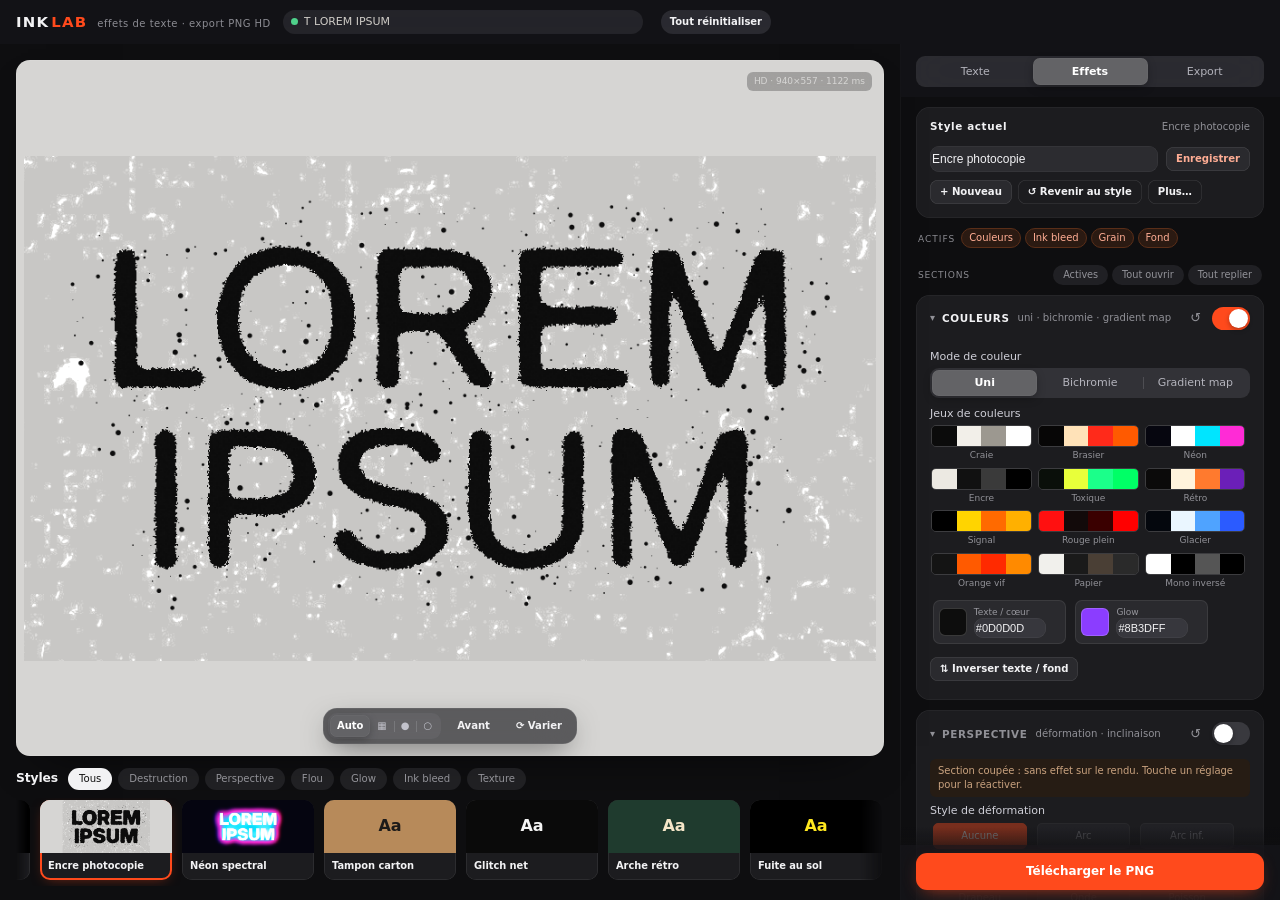
==== app.html @ 89cb8cd3 "Landing page : appli web intégrée, styles, téléchargements Photoshop (.ccx) et PowerPoint ; appli dé" ====
<!DOCTYPE html>
<html lang="fr">
<head>
<meta charset="utf-8" />
<meta name="viewport" content="width=device-width, initial-scale=1, viewport-fit=cover" />
<meta name="theme-color" content="#0e0e10" />
<title>Ink Lab</title>
<link rel="icon" href="icon.png" />
<link rel="preconnect" href="https://fonts.googleapis.com" />
<link rel="preconnect" href="https://fonts.gstatic.com" crossorigin />
<style>
:root {
  --bg: #121214;
  --panel: #1a1a1d;
  --panel2: #222226;
  --line: #2d2d32;
  --line2: #3a3a40;
  --text: #ebe8e2;
  --mute: #8c8a86;
  --acc: #ff4a1c;
  --acc2: #ffad94;
  --ok: #4fd18b;
  --err: #ff5d5d;
}

html, body {
  margin: 0; padding: 0; height: 100%;
  background-color: var(--bg); color: var(--text);
  font-family: -apple-system, "Segoe UI", "Helvetica Neue", Arial, sans-serif;
  font-size: 12px;
}
#app { display: flex; flex-direction: column; height: 100%; }

/* ---------- En-tête ---------- */
#top {
  display: flex; align-items: center;
  padding: 10px 12px 9px;
  border-bottom: 1px solid var(--line);
}
.brand { display: flex; align-items: baseline; margin-right: 10px; }
.logo { font-size: 16px; font-weight: 900; letter-spacing: 2px; color: var(--text); }
.logoAcc { color: var(--acc); margin-left: 2px; }
.ver { font-size: 9px; color: var(--mute); margin-left: 5px; }
.srcChip {
  flex: 1; display: flex; align-items: center; min-width: 0;
  padding: 4px 8px; border-radius: 12px;
  background-color: var(--panel2); border: 1px solid var(--line);
}
.srcDot { width: 7px; height: 7px; border-radius: 4px; background-color: #555; margin-right: 6px; flex-shrink: 0; }
.srcDot.on { background-color: var(--ok); }
.srcDot.warn { background-color: #e7b23a; }
.srcName { font-size: 11px; color: #cfccc6; overflow: hidden; white-space: nowrap; text-overflow: ellipsis; }
.iconBtn {
  width: 26px; height: 26px; margin-left: 8px; border-radius: 13px;
  display: flex; align-items: center; justify-content: center;
  background-color: var(--panel2); border: 1px solid var(--line); color: var(--text);
  font-size: 14px; cursor: pointer;
}
.iconBtn:hover { border-color: var(--acc); color: var(--acc); }

/* ---------- Aperçu ---------- */
#pvWrap { padding: 10px 10px 6px; border-bottom: 1px solid var(--line); }
#pvBox {
  position: relative; height: 230px; border-radius: 10px; overflow: hidden;
  background-color: #0b0b0c; border: 1px solid var(--line);
  display: flex; align-items: center; justify-content: center;
}
#pvImg { display: none; pointer-events: none; }
#pvEmpty { position: absolute; left: 0; right: 0; top: 0; bottom: 0; display: flex; flex-direction: column; align-items: center; justify-content: center; }
.emptyBig { font-size: 54px; font-weight: 900; color: #2a2a2e; }
#pvEmptyMsg { color: var(--mute); font-size: 11px; text-align: center; padding: 0 20px; }
#pvBadge {
  position: absolute; left: 8px; top: 8px; display: none;
  padding: 2px 7px; border-radius: 4px; font-size: 9px; font-weight: 700; letter-spacing: 1px;
  background-color: var(--acc); color: #fff;
}
#pvMs { position: absolute; right: 8px; bottom: 6px; font-size: 9px; color: rgba(255,255,255,0.45); }
.pvBar { display: flex; align-items: center; margin-top: 7px; }
.pvBar .seg { margin-right: 6px; }
.pvBar .btn { margin-right: 6px; }

/* ---------- Zone défilante ---------- */
#scroll { flex: 1; overflow-y: scroll; padding-top: 2px; }
.endSpace { height: 20px; }

.sec { margin: 8px 10px; background-color: var(--panel); border: 1px solid var(--line); border-radius: 10px; }
.secHead { display: flex; align-items: center; padding: 10px 10px; cursor: pointer; }
.secHead:hover .secTitle { color: #fff; }
.chev { width: 12px; color: var(--mute); font-size: 10px; }
.secNum { font-size: 9px; font-weight: 700; color: var(--acc); margin-right: 7px; letter-spacing: 1px; }
.secTitle { font-weight: 800; letter-spacing: 1px; font-size: 11px; color: var(--text); }
.secSub { flex: 1; color: var(--mute); margin-left: 8px; font-size: 10px; overflow: hidden; white-space: nowrap; text-overflow: ellipsis; }
.secReset { color: var(--mute); font-size: 13px; padding: 0 3px; }
.secReset:hover { color: var(--acc); }
.secBody { padding: 0 12px 12px; }
.sec.closed .secBody { display: none; }

/* ---------- Lignes de paramètres ---------- */
.row { padding-top: 7px; }
.rowTop { display: flex; align-items: center; justify-content: space-between; }
.lbl { color: #cfccc6; font-size: 11px; }
.lbl:hover { color: #fff; }
.val {
  width: 52px; height: 20px; font-size: 11px; text-align: right;
  color: var(--acc2); background-color: transparent; border: 1px solid transparent; border-radius: 4px;
}
.val:focus { border-color: var(--line2); background-color: #0f0f11; }
sp-slider { display: block; width: 100%; margin-top: -2px; }
.hint { color: var(--mute); font-size: 10px; margin-top: 2px; }

.quick { display: flex; flex-wrap: wrap; margin-top: 2px; }
.qBtn {
  padding: 2px 6px; margin: 0 4px 4px 0; border-radius: 4px; font-size: 10px;
  color: var(--mute); background-color: var(--panel2); border: 1px solid var(--line); cursor: pointer;
}
.qBtn:hover { color: var(--text); border-color: var(--line2); }
.qBtn.on { color: #fff; border-color: var(--acc); }

/* ---------- Segments ---------- */
.seg { display: flex; border: 1px solid var(--line); border-radius: 6px; overflow: hidden; margin-top: 4px; }
.seg.mini { margin-top: 0; }
.segBtn {
  flex: 1; text-align: center; padding: 5px 6px; font-size: 11px;
  color: var(--mute); background-color: var(--panel2); cursor: pointer;
  border-right: 1px solid var(--line);
}
.segBtn:last-child { border-right: none; }
.seg.mini .segBtn { padding: 4px 7px; font-size: 10px; }
.segBtn:hover { color: var(--text); }
.segBtn.on { background-color: var(--acc); color: #fff; }

/* ---------- Boutons ---------- */
.btnRow { display: flex; flex-wrap: wrap; align-items: center; margin-top: 7px; }
.btn {
  padding: 7px 12px; border-radius: 6px; cursor: pointer; text-align: center;
  background-color: var(--panel2); color: var(--text); border: 1px solid var(--line2);
  font-size: 11px; font-weight: 600;
}
.btn:hover { border-color: #5a5a62; }
.btn.mini { padding: 4px 8px; font-size: 10px; margin: 0 5px 5px 0; }
.btn.ghost { background-color: transparent; }
.btn.accent { border-color: var(--acc); color: var(--acc2); }
.btn.danger { color: #ff8b8b; }
.btn.danger.armed { background-color: var(--err); color: #fff; border-color: var(--err); }
.btn.primary { background-color: var(--acc); border-color: var(--acc); color: #fff; font-weight: 800; letter-spacing: 0.5px; }
.btn.primary:hover { background-color: #ff6338; }
.btn.disabled { opacity: 0.45; }

/* ---------- Templates ---------- */
.filterRow { display: flex; flex-wrap: wrap; margin-bottom: 6px; }
.fBtn {
  padding: 3px 8px; margin: 0 4px 4px 0; border-radius: 10px; font-size: 10px; cursor: pointer;
  color: var(--mute); border: 1px solid var(--line);
}
.fBtn:hover { color: var(--text); }
.fBtn.on { color: #fff; background-color: var(--acc); border-color: var(--acc); }
#tplGrid { display: flex; flex-wrap: wrap; margin: 0 -3px; }
.tpl {
  width: 46%; margin: 3px 1.5%; border-radius: 8px; overflow: hidden; cursor: pointer;
  border: 1px solid var(--line); background-color: var(--panel2);
}
.tpl:hover { border-color: #55555c; }
.tpl.on { border-color: var(--acc); }
.tplThumb { position: relative; height: 62px; overflow: hidden; }
.tplFallback { height: 62px; display: flex; align-items: center; justify-content: center; font-size: 24px; font-weight: 900; }
.tplImg { position: absolute; left: 0; top: 0; width: 100%; height: 62px; display: none; }
.tplMeta { display: flex; align-items: center; padding: 5px 7px; }
.tplName { flex: 1; font-size: 11px; font-weight: 700; color: var(--text); overflow: hidden; white-space: nowrap; text-overflow: ellipsis; }
.tplTag { font-size: 9px; color: var(--mute); margin-left: 4px; }
.tpl.on .tplTag { color: var(--acc2); }
.tplEdit { margin-top: 10px; padding-top: 8px; border-top: 1px solid var(--line); }
.txt {
  width: 100%; height: 26px; margin-top: 4px; font-size: 12px;
  color: var(--text); background-color: #0f0f11; border: 1px solid var(--line2); border-radius: 5px;
}
.badge { font-size: 9px; padding: 1px 6px; border-radius: 8px; background-color: #3b2a14; color: #ffc46b; display: none; }
.badge.on { display: block; }

/* ---------- Couleurs ---------- */
.palWrap { display: flex; flex-wrap: wrap; margin: 4px -2px 4px; }
.palItem { width: 31%; margin: 0 1% 6px; cursor: pointer; }
.pal { display: flex; height: 22px; border-radius: 5px; overflow: hidden; border: 1px solid var(--line2); }
.palItem:hover .pal { border-color: var(--acc); }
.palSw { flex: 1; }
.palName { font-size: 9px; color: var(--mute); margin-top: 2px; text-align: center; }
.swWrap { display: flex; flex-wrap: wrap; margin: 4px -2px 0; }
.sw {
  width: 41%; margin: 0 1.5% 6px; display: flex; align-items: center;
  background-color: var(--panel2); border: 1px solid var(--line); border-radius: 7px; padding: 5px;
}
.swColor { width: 28px; height: 28px; border-radius: 6px; border: 1px solid rgba(255,255,255,0.18); cursor: pointer; flex-shrink: 0; }
.swColor:hover { border-color: #fff; }
.swMeta { margin-left: 7px; flex: 1; min-width: 0; }
.swLbl { font-size: 9px; color: var(--mute); }
.hex {
  width: 72px; height: 20px; font-size: 11px; color: var(--text);
  background-color: transparent; border: 1px solid transparent; border-radius: 4px;
}
.hex:focus { border-color: var(--line2); background-color: #0f0f11; }

/* ---------- Sortie ---------- */
.ckRow { display: flex; align-items: center; margin-top: 6px; }
.ckRow sp-checkbox { font-size: 11px; }
.note { color: var(--mute); font-size: 10px; margin-top: 6px; line-height: 14px; }

/* ---------- Pied ---------- */
#bottom { border-top: 1px solid var(--line); padding: 8px 10px 10px; background-color: var(--bg); }
#bottom .btnRow { margin-top: 6px; flex-wrap: nowrap; }
#bottom .btn { flex: 1; }
#bottom .btn.ghost { flex: 0 0 auto; margin-right: 8px; }
#status { font-size: 10px; color: var(--mute); min-height: 13px; overflow: hidden; white-space: nowrap; text-overflow: ellipsis; }
#status.ok { color: var(--ok); }
#status.err { color: var(--err); }
#status.busy { color: #ffc46b; }

/* ===================== v2 ===================== */
/* Bandeau objet dynamique */
#ctxBanner { display: none; margin: 8px 10px 0; padding: 8px 10px; border-radius: 8px; background-color: #2a1a12; border: 1px solid #5a2e18; }
#ctxBanner.on { display: block; }
#ctxBanner.edit { background-color: #12241b; border-color: #23573b; }
.bnTxt { font-size: 11px; color: #f2d8c8; line-height: 15px; }
#ctxBanner.edit .bnTxt { color: #c9f0da; }
#ctxBanner .btnRow { margin-top: 6px; }

/* Aperçu */
#pvHint { position: absolute; left: 8px; bottom: 6px; font-size: 9px; color: rgba(255,255,255,0.55); display: none; }
#pvBox.drag { cursor: ew-resize; }

/* Grille de styles (perspective) */
.styleGrid { display: flex; flex-wrap: wrap; margin: 4px -2px 2px; }
.stBtn {
  width: 29%; margin: 0 1.5% 5px; padding: 5px 0; text-align: center; font-size: 10px; border-radius: 5px; cursor: pointer;
  color: var(--mute); background-color: var(--panel2); border: 1px solid var(--line);
}
.stBtn:hover { color: var(--text); border-color: var(--line2); }
.stBtn.on { color: #fff; background-color: var(--acc); border-color: var(--acc); }

/* Textures */
.texTarget { margin-top: 2px; }
.texCats { display: flex; flex-wrap: wrap; margin: 8px 0 4px; }
.texGrid { display: flex; flex-wrap: wrap; margin: 0 -2px; max-height: 260px; overflow-y: scroll; }
.texItem { width: 29%; margin: 0 1.5% 6px; cursor: pointer; border-radius: 6px; overflow: hidden; border: 1px solid var(--line); background-color: var(--panel2); }
.texItem:hover { border-color: #55555c; }
.texItem.on { border-color: var(--acc); }
.texImg { width: 100%; height: 52px; display: block; }
.texNone { height: 52px; display: flex; align-items: center; justify-content: center; color: var(--mute); font-size: 18px; }
.texName { font-size: 9px; color: #cfccc6; padding: 3px 4px; overflow: hidden; white-space: nowrap; text-overflow: ellipsis; }
.texItem.on .texName { color: var(--acc2); }
.texInfo { font-size: 10px; color: var(--mute); margin-top: 4px; }
#texParams .row:first-child { padding-top: 4px; }

/* ===================== v2.1 : interrupteurs, groupes, résumé ===================== */
.tg { width: 30px; height: 17px; border-radius: 9px; background-color: #3a3a40; position: relative; margin-left: 8px; cursor: pointer; flex-shrink: 0; }
.tg .kn { position: absolute; left: 2px; top: 2px; width: 13px; height: 13px; border-radius: 7px; background-color: #9a9894; }
.tg.on { background-color: var(--acc); }
.tg.on .kn { left: 15px; background-color: #fff; }
.sec.off .secTitle { color: var(--mute); }
.sec.off .secNum { color: #6b6a68; }
.sec.off .secBody .row, .sec.off .secBody .grp, .sec.off .secBody .styleGrid, .sec.off .secBody .palWrap,
.sec.off .secBody .swWrap, .sec.off .secBody .texGrid, .sec.off .secBody .texCats, .sec.off .secBody .sw { opacity: 0.4; }
.offNote { display: none; font-size: 10px; color: #c9a27f; background-color: #261c14; border-radius: 6px; padding: 5px 8px; margin: 2px 0 6px; }
.sec.off .offNote { display: block; }
.grp { font-size: 9px; font-weight: 800; letter-spacing: 1.2px; text-transform: uppercase; color: var(--acc2);
  margin: 12px 0 0; padding-top: 8px; border-top: 1px solid var(--line); }
.secBody > .grp:first-child, .offNote + .grp { border-top: none; padding-top: 0; margin-top: 4px; }
.chipsRow { display: flex; align-items: center; margin-top: 7px; min-height: 20px; }
.chipsLbl { font-size: 9px; color: var(--mute); letter-spacing: 1px; text-transform: uppercase; margin-right: 6px; flex-shrink: 0; }
#fxChips { display: flex; flex-wrap: wrap; flex: 1; }
.chip { font-size: 10px; padding: 2px 7px; margin: 0 4px 3px 0; border-radius: 9px; cursor: pointer;
  color: var(--acc2); background-color: #2b1a12; border: 1px solid #5a2e18; }
.chip:hover { color: #fff; border-color: var(--acc); }
.chipNone { font-size: 10px; color: var(--mute); }
.foldBar { display: flex; align-items: center; margin: 10px 10px 0; }
.foldLbl { font-size: 9px; color: var(--mute); letter-spacing: 1px; text-transform: uppercase; flex: 1; }
.foldBar .fBtn { margin: 0 0 0 4px; }
.sw.solo { width: 96%; margin: 2px 0 4px; }

/* Grille de templates compacte (3 colonnes) */
#tplGrid .tpl { width: 29.5%; margin: 3px 1.5%; }
#tplGrid .tplThumb, #tplGrid .tplFallback, #tplGrid .tplImg { height: 40px; }
#tplGrid .tplFallback { font-size: 16px; }
#tplGrid .tplMeta { padding: 4px 5px; }
#tplGrid .tplName { font-size: 10px; }

/* Bouton « Tout réinitialiser » (en-tête) */
.hdrBtn { margin-left: 8px; padding: 5px 9px; border-radius: 13px; font-size: 10px; font-weight: 700; white-space: nowrap; cursor: pointer;
  color: var(--text); background-color: var(--panel2); border: 1px solid var(--line2); flex-shrink: 0; }
.hdrBtn:hover { border-color: var(--acc); color: var(--acc2); }
.hdrBtn.undo { background-color: var(--acc); border-color: var(--acc); color: #fff; }
.brand .ver { display: none; }

/* Gradient map & journal */
.gradBar { display: flex; height: 10px; border-radius: 5px; overflow: hidden; margin: 2px 0 8px; border: 1px solid var(--line2); }
.gbSeg { flex: 1; }
.opLog { max-height: 150px; overflow-y: scroll; background-color: #0f0f11; border: 1px solid var(--line); border-radius: 6px; padding: 5px 7px; margin-top: 4px; }
.logLine { font-size: 10px; color: #a9a6a1; line-height: 14px; }
.logLine.err { color: var(--err); }

/* ===== Ajustements navigateur (page web + PowerPoint) ===== */
:root { color-scheme: dark; }
html, body { font-family: "Inter", -apple-system, "Segoe UI", "Helvetica Neue", Arial, sans-serif; font-size: 12.5px; -webkit-font-smoothing: antialiased; }
* { box-sizing: border-box; }
.btn, .segBtn, .fBtn, .qBtn, .stBtn, .tpl, .texItem, .palItem, .secHead, .iconBtn, .hdrBtn, .chip, .swColor { user-select: none; -webkit-user-select: none; cursor: pointer; }
#pvImg { image-rendering: auto; }

/* Curseurs natifs */
input.rng { -webkit-appearance: none; appearance: none; display: block; width: 100%; height: 22px; margin: 0; background: transparent; cursor: pointer; }
input.rng:focus { outline: none; }
input.rng::-webkit-slider-runnable-track { height: 3px; border-radius: 2px; background-color: var(--line2); }
input.rng::-moz-range-track { height: 3px; border-radius: 2px; background-color: var(--line2); }
input.rng::-moz-range-progress { height: 3px; border-radius: 2px; background-color: var(--acc); }
input.rng::-webkit-slider-thumb { -webkit-appearance: none; width: 14px; height: 14px; margin-top: -5.5px; border-radius: 50%; background-color: #f4f1ec; border: 2px solid var(--acc); box-shadow: 0 1px 3px rgba(0,0,0,.5); }
input.rng::-moz-range-thumb { width: 11px; height: 11px; border-radius: 50%; background-color: #f4f1ec; border: 2px solid var(--acc); }
input.rng:hover::-webkit-slider-thumb { transform: scale(1.12); }

/* Cases à cocher */
label.ck { display: flex; align-items: center; gap: 8px; font-size: 11.5px; color: var(--text); cursor: pointer; }
label.ck input { -webkit-appearance: none; appearance: none; width: 15px; height: 15px; margin: 0; border-radius: 4px; border: 1px solid var(--line2); background-color: var(--panel2); display: grid; place-content: center; cursor: pointer; flex: 0 0 auto; }
label.ck input:checked { background-color: var(--acc); border-color: var(--acc); }
label.ck input:checked::after { content: ""; width: 7px; height: 4px; border-left: 2px solid #fff; border-bottom: 2px solid #fff; transform: translateY(-1px) rotate(-45deg); }

/* Champs */
.sel { width: 100%; margin-top: 4px; padding: 6px 8px; border-radius: 6px; border: 1px solid var(--line2); background-color: #0f0f11; color: var(--text); font: inherit; font-size: 12px; }
.sel:focus, .txt:focus { outline: none; border-color: var(--acc); }
textarea.txt.area { width: 100%; resize: vertical; min-height: 64px; font-size: 15px; font-weight: 700; line-height: 1.25; padding: 8px 10px; font-family: inherit; }
#tx-sys { margin-top: 6px; }
.twoCol { display: grid; grid-template-columns: 1fr 1fr; gap: 10px; }
#fontWarn { color: #ffc46b; margin-top: 5px; }

/* ===== Mise en page page web ===== */
body.web { height: auto; min-height: 100%; }
body.web #app { height: 100vh; height: 100dvh; display: grid; grid-template-columns: minmax(0, 1fr) 400px; grid-template-rows: auto minmax(0, 1fr) auto; }
body.web #top { grid-column: 1 / 3; padding-left: max(16px, env(safe-area-inset-left, 0px)); padding-right: max(16px, env(safe-area-inset-right, 0px)); }
body.web #ctxBanner { display: none !important; }
body.web #pvWrap { grid-column: 1; grid-row: 2 / 4; display: flex; flex-direction: column; min-height: 0; padding: 16px; border-bottom: 0; border-right: 1px solid var(--line); }
body.web #pvBox { flex: 1; height: auto !important; min-height: 260px; border-radius: 14px; }
body.web #scroll { grid-column: 2; grid-row: 2; min-height: 0; overflow-y: auto; }
body.web #bottom { grid-column: 2; grid-row: 3; }
body.web .sec { margin: 10px 0; }
body.web #scroll { padding-left: 16px; padding-right: max(16px, env(safe-area-inset-right, 0px)); }
body.web #bottom { padding-left: 16px; padding-right: max(16px, env(safe-area-inset-right, 0px)); }
body.web #pvWrap { padding-left: max(16px, env(safe-area-inset-left, 0px)); }
.webTag { font-size: 10px; color: var(--mute); margin-left: 10px; letter-spacing: .5px; }
#textSlot .sec { border-color: #3a2a24; }

@media (max-width: 860px) {
  body.web #app { display: flex; flex-direction: column; height: auto; min-height: 100vh; }
  body.web #pvWrap { position: sticky; top: env(safe-area-inset-top, 0px); z-index: 5; background-color: var(--bg); padding: 10px 16px 8px; border-right: 0; border-bottom: 1px solid var(--line); }
  body.web #pvBox { flex: none; min-height: 150px; }
  body.web #scroll { overflow: visible; padding-left: max(16px, env(safe-area-inset-left, 0px)); padding-right: max(16px, env(safe-area-inset-right, 0px)); }
  body.web #bottom { position: sticky; bottom: 0; z-index: 5; padding-left: max(16px, env(safe-area-inset-left, 0px)); padding-bottom: max(10px, env(safe-area-inset-bottom, 0px)); }
  body.web .sec { margin: 10px 0; }
  .webTag { display: none; }
}

/* ===== Volet PowerPoint ===== */

body.ppt #top { padding-left: 10px; padding-right: 10px; }
.btn.busy { opacity: .6; pointer-events: none; }

/* =====================================================================
   INK LAB — finition « fluide » (principes Apple, version web)
   Réponse immédiate à l'appui · ressorts amortis · matériaux translucides
   typographie système à tracking variable · accessibilité du mouvement
   ===================================================================== */
:root {
  /* ressort critique (amortissement 1.0, réponse 0.35 s) : réglages, ouvertures */
  --spring: linear(0, 0.067, 0.205, 0.358, 0.499, 0.619, 0.715, 0.79, 0.848, 0.89, 0.921, 0.944, 0.96, 0.972, 0.981, 0.986, 0.991, 0.993, 0.995, 0.997, 0.998, 0.999, 1);
  --spring-t: 560ms;
  /* ressort léger (amortissement 0.8, réponse 0.3 s) : uniquement après un geste (interrupteurs) */
  --spring-b: linear(0, 0.083, 0.258, 0.451, 0.625, 0.763, 0.864, 0.933, 0.975, 0.999, 1.011, 1.015, 1.015, 1.012, 1.009, 1.007, 1.004, 1.003, 1.001, 1);
  --spring-b-t: 660ms;
  --press: 100ms ease-out;

  --bg: #0e0e10;
  --panel: #1c1c1f;          /* groupe (carte) */
  --panel2: #2a2a2e;         /* contrôle */
  --fill: rgba(120, 120, 128, 0.24);   /* piste des segments */
  --thumb: #636366;          /* curseur des segments, comme un contrôle système */
  --line: rgba(255, 255, 255, 0.08);
  --line2: rgba(255, 255, 255, 0.14);
  --text: #f2f2f4;
  --mute: rgba(235, 235, 245, 0.56);
  --mute2: rgba(235, 235, 245, 0.32);
  --material: rgba(22, 22, 25, 0.72);
  color-scheme: dark;
}

/* ---------- Typographie : police système, tracking selon la taille ---------- */
html, body {
  font-family: -apple-system, BlinkMacSystemFont, system-ui, "Segoe UI", "Helvetica Neue", Arial, sans-serif;
  font-size: 13px; line-height: 1.4; letter-spacing: -0.003em;
  font-optical-sizing: auto;
}
.logo { font-size: 1.15rem; font-weight: 800; letter-spacing: 0.08em; }
.secTitle { font-size: 0.8rem; font-weight: 700; letter-spacing: 0.06em; }
.secNum { font-size: 0.7rem; letter-spacing: 0.04em; font-variant-numeric: tabular-nums; }
.secSub { font-size: 0.78rem; letter-spacing: 0; }
.lbl { font-size: 0.85rem; color: rgba(235, 235, 245, 0.86); letter-spacing: -0.005em; }
.val { font-size: 0.85rem; font-variant-numeric: tabular-nums; color: var(--acc2); width: 58px; }
.hint, .note { font-size: 0.78rem; line-height: 1.4; color: var(--mute); }
.grp { font-size: 0.68rem; letter-spacing: 0.08em; }
.emptyBig { font-size: 4rem; letter-spacing: -0.03em; color: rgba(255,255,255,0.08); }
textarea.txt.area { font-size: 1.25rem; font-weight: 700; line-height: 1.15; letter-spacing: -0.015em; }
#status { font-size: 0.78rem; }

/* ---------- Groupes : surfaces pleines, pas de bordures dures ---------- */
.sec { background-color: var(--panel); border: 0; border-radius: 14px; box-shadow: 0 0 0 0.5px var(--line) inset; }
#textSlot .sec { box-shadow: 0 0 0 0.5px rgba(255, 74, 28, 0.28) inset; }
.secHead { padding: 12px 14px; border-radius: 14px; }
.secBody { padding: 0 14px 14px; }
.chev { display: inline-block; transition: transform var(--spring-t) var(--spring); }
.grp { border-top: 0.5px solid var(--line); }

/* ouverture / fermeture animée depuis la hauteur courante (voir fluid.js) */
.sec.closed .secBody { display: block; height: 0; overflow: hidden; padding-top: 0; padding-bottom: 0; }
.secBody.anim { overflow: hidden; }

/* ---------- Réponse immédiate à l'appui ---------- */
.btn, .tpl, .texItem, .palItem, .chip, .fBtn, .stBtn, .qBtn, .iconBtn, .hdrBtn, .swColor, .secReset {
  transition: transform var(--press), background-color 160ms ease, border-color 160ms ease, color 160ms ease, opacity 160ms ease;
  -webkit-tap-highlight-color: transparent; touch-action: manipulation;
}
.btn:active, .tpl:active, .texItem:active, .palItem:active, .chip:active, .fBtn:active,
.stBtn:active, .qBtn:active, .iconBtn:active, .hdrBtn:active, .swColor:active { transform: scale(0.96); transition-duration: 60ms; }
.secHead:active { background-color: rgba(255, 255, 255, 0.04); }
.btn { border-radius: 9px; border: 0; background-color: var(--panel2); box-shadow: 0 0 0 0.5px var(--line2) inset; font-weight: 600; }
.btn:hover { background-color: #333338; }
.btn.ghost { background-color: transparent; }
.btn.ghost:hover { background-color: rgba(255,255,255,0.06); }
.btn.mini { border-radius: 8px; padding: 5px 10px; font-size: 0.78rem; }
.btn.primary { border-radius: 11px; padding: 10px 14px; font-size: 0.92rem; font-weight: 700; letter-spacing: 0; box-shadow: 0 6px 18px -8px rgba(255, 74, 28, 0.75); }
.btn.primary:active { box-shadow: 0 2px 8px -4px rgba(255, 74, 28, 0.6); }
.tpl, .texItem { border-radius: 10px; border: 0; box-shadow: 0 0 0 0.5px var(--line2) inset; overflow: hidden; }
.tpl.on, .texItem.on { box-shadow: 0 0 0 2px var(--acc) inset, 0 4px 14px -6px rgba(255, 74, 28, 0.5); }
.fBtn, .chip { border-radius: 999px; }
:focus-visible { outline: 2px solid var(--acc2); outline-offset: 2px; border-radius: 6px; }

/* ---------- Segments : piste + curseur qui glisse (fluid.js) ---------- */
.seg { position: relative; background-color: var(--fill); border: 0; border-radius: 9px; padding: 2px; overflow: visible; isolation: isolate; }
.segBtn { position: relative; z-index: 1; background: transparent; border: 0; border-radius: 7px; color: rgba(235,235,245,0.7); font-weight: 500; transition: color 200ms ease; }
.segBtn.on { background: transparent; color: #fff; font-weight: 600; }
.segBtn + .segBtn::before { content: ""; position: absolute; left: 0; top: 25%; bottom: 25%; width: 0.5px; background-color: var(--line2); transition: opacity 200ms ease; }
.segBtn.on::before, .segBtn.on + .segBtn::before { opacity: 0; }
.segThumb {
  position: absolute; z-index: 0; top: 2px; bottom: 2px; left: 0; border-radius: 7px;
  background-color: var(--thumb); box-shadow: 0 3px 8px rgba(0,0,0,0.25), 0 0 0 0.5px rgba(255,255,255,0.06) inset;
  transition: transform var(--spring-t) var(--spring), width var(--spring-t) var(--spring);
  pointer-events: none;
}
.seg:not(.ready) .segThumb { transition: none; }
.seg.noThumb .segThumb { opacity: 0; }
.seg:not(.ready) .segBtn.on { background-color: var(--thumb); }   /* repli tant que le curseur n'est pas posé */

/* ---------- Interrupteurs : ressort léger (le doigt vient de les pousser) ---------- */
.tg { width: 38px; height: 23px; border-radius: 12px; background-color: rgba(120,120,128,0.32); transition: background-color 250ms ease; }
.tg .kn { left: 2px; top: 2px; width: 19px; height: 19px; border-radius: 50%; background-color: #fff; box-shadow: 0 2px 5px rgba(0,0,0,0.3);
  transition: transform var(--spring-b-t) var(--spring-b); }
.tg.on .kn { left: 2px; transform: translateX(15px); }
.tg:active .kn { width: 23px; }
.tg.on:active .kn { transform: translateX(11px); }

/* ---------- Curseurs ---------- */
input.rng::-webkit-slider-thumb { width: 18px; height: 18px; margin-top: -7.5px; border: 0; background-color: #fff;
  box-shadow: 0 1px 4px rgba(0,0,0,0.4), 0 0 0 0.5px rgba(0,0,0,0.2); transition: transform var(--press); }
input.rng::-moz-range-thumb { width: 18px; height: 18px; border: 0; background-color: #fff; box-shadow: 0 1px 4px rgba(0,0,0,0.4); }
input.rng:active::-webkit-slider-thumb { transform: scale(1.15); }
input.rng::-webkit-slider-runnable-track { height: 4px; background: linear-gradient(to right, var(--acc) var(--p, 50%), rgba(120,120,128,0.32) var(--p, 50%)); }
input.rng::-moz-range-track { height: 4px; background-color: rgba(120,120,128,0.32); }

/* ---------- Champs ---------- */
.txt, .sel, .hex { border-radius: 9px; border: 0; background-color: rgba(118,118,128,0.18); box-shadow: 0 0 0 0.5px var(--line) inset; transition: box-shadow 160ms ease; }
.txt:focus, .sel:focus, .hex:focus { box-shadow: 0 0 0 2px var(--acc) inset; outline: none; }
label.ck input { border-radius: 6px; width: 18px; height: 18px; transition: background-color 160ms ease, transform var(--press); }
label.ck input:active { transform: scale(0.9); }

/* ---------- Aperçu : surface « lourde » ---------- */
#pvBox { border: 0; border-radius: 16px; box-shadow: 0 0 0 0.5px var(--line2) inset, 0 20px 50px -30px rgba(0,0,0,0.9); }
#pvBadge, #pvMs, #pvHint { border-radius: 6px; padding: 3px 7px; background-color: rgba(0,0,0,0.45); -webkit-backdrop-filter: blur(12px) saturate(160%); backdrop-filter: blur(12px) saturate(160%); }
#pvMs { color: rgba(255,255,255,0.7); font-variant-numeric: tabular-nums; }
#pvBadge { background-color: var(--acc); }
#pvBox.drag { cursor: grabbing; }

/* ---------- Bandeau ---------- */
#ctxBanner { border: 0; border-radius: 12px; background-color: rgba(48, 209, 88, 0.12) !important; box-shadow: 0 0 0 0.5px rgba(48, 209, 88, 0.3) inset; }
#ctxBanner .bnTxt { color: #d6f5dd; font-size: 0.82rem; line-height: 1.4; }
#ctxBanner.on { animation: bnIn var(--spring-t) var(--spring) both; }
@keyframes bnIn { from { opacity: 0; transform: translateY(-6px); } to { opacity: 1; transform: none; } }

/* ---------- Matériaux translucides : en-tête et barre d'action ---------- */
#top { position: relative; z-index: 6; border-bottom: 0; background-color: var(--material);
  -webkit-backdrop-filter: blur(24px) saturate(180%); backdrop-filter: blur(24px) saturate(180%); }
#bottom { z-index: 6; border-top: 0; background-color: var(--material);
  -webkit-backdrop-filter: blur(24px) saturate(180%); backdrop-filter: blur(24px) saturate(180%); }
/* effet de bord de défilement au lieu d'un filet */
#bottom::before { content: ""; position: absolute; left: 0; right: 0; top: -18px; height: 18px; pointer-events: none;
  background: linear-gradient(to top, rgba(14,14,16,0.55), rgba(14,14,16,0)); }
.hdrBtn { border-radius: 999px; border: 0; background-color: rgba(118,118,128,0.24); }
.hdrBtn.undo { background-color: var(--acc); color: #fff; }
.iconBtn { border: 0; background-color: rgba(118,118,128,0.24); }
.srcChip { border: 0; background-color: rgba(118,118,128,0.18); border-radius: 999px; }

/* page web : la colonne de réglages défile sous la barre d'action translucide */
body.web #scroll { grid-row: 2 / 4; padding-bottom: 110px; scroll-padding-bottom: 110px; }
body.web #bottom { grid-row: 3; position: relative; align-self: end; }
body.web #pvWrap { border-right: 0; box-shadow: 0.5px 0 0 var(--line); }
/* volet PowerPoint : même principe */
body.ppt #app { position: relative; }
body.ppt #scroll { padding-bottom: 104px; }
body.ppt #bottom { position: absolute; left: 0; right: 0; bottom: 0; }

@media (max-width: 860px) {
  body.web #scroll { padding-bottom: 24px; }
  body.web #bottom { position: sticky; }
  body.web #pvWrap { background-color: var(--material); -webkit-backdrop-filter: blur(24px) saturate(180%); backdrop-filter: blur(24px) saturate(180%); border-bottom: 0; box-shadow: 0 0.5px 0 var(--line); }
}

/* ---------- Accessibilité ---------- */
@media (prefers-reduced-motion: reduce) {
  *, *::before, *::after { transition-duration: 0.01ms !important; animation-duration: 0.01ms !important; }
  .btn:active, .tpl:active, .texItem:active, .palItem:active, .chip:active, .fBtn:active, .stBtn:active, .qBtn:active, .iconBtn:active, .hdrBtn:active, .swColor:active { transform: none; opacity: 0.7; }
  .segBtn, .seg .segThumb { transition: opacity 150ms ease !important; }
}
@media (prefers-reduced-transparency: reduce) {
  #top, #bottom, body.web #pvWrap, #pvBadge, #pvMs, #pvHint { background-color: #161619 !important; -webkit-backdrop-filter: none !important; backdrop-filter: none !important; }
}
@media (prefers-contrast: more) {
  :root { --line: rgba(255,255,255,0.35); --line2: rgba(255,255,255,0.5); --mute: rgba(235,235,245,0.8); --material: #111; }
  .seg { box-shadow: 0 0 0 1px var(--line2) inset; }
}

/* =====================================================================
   INK LAB — mise en page « app » : scène + bande de styles + inspecteur
   ===================================================================== */
.secNum { display: none; }                 /* les sections ne sont pas une suite ordonnée */
[hidden] { display: none !important; }

/* ---------- Barre d'outils ---------- */
#top { gap: 10px; padding-top: 10px; padding-bottom: 10px; }
#top .brand { margin-right: 2px; }
.srcChip { max-width: 360px; }

/* ---------- Scène ---------- */
#pvWrap { display: flex; flex-direction: column; gap: 12px; }
#pvBox { position: relative; }
.pvBar.hud {
  position: absolute; left: 50%; bottom: 12px; transform: translateX(-50%); z-index: 3;
  display: flex; align-items: center; gap: 6px; margin: 0; padding: 5px;
  border-radius: 14px; background-color: rgba(28, 28, 32, 0.66);
  -webkit-backdrop-filter: blur(20px) saturate(180%); backdrop-filter: blur(20px) saturate(180%);
  box-shadow: 0 0 0 0.5px rgba(255,255,255,0.12) inset, 0 10px 30px -10px rgba(0,0,0,0.7);
  white-space: nowrap; max-width: calc(100% - 24px);
}
.pvBar.hud .seg { margin: 0; background-color: rgba(120,120,128,0.24); }
.pvBar.hud .btn { margin: 0; background-color: transparent; box-shadow: none; padding: 5px 10px; }
.pvBar.hud .btn:hover { background-color: rgba(255,255,255,0.08); }
body.web #pvSizeSeg { display: none; }
@media (max-width: 860px) { body.web #pvSizeSeg { display: inline-flex; } }
#pvMs { top: 12px; bottom: auto; right: 12px; }
#pvHint { left: 12px; bottom: auto; top: 12px; }
#pvBadge { left: 12px; top: 12px; }
#pvBox:hover #pvMs { opacity: 1; }
#pvMs { opacity: 0.55; transition: opacity 200ms ease; }

/* statut : message flottant */
#pvBox > #status {
  position: absolute; left: 50%; top: 12px; z-index: 4; transform: translate(-50%, -8px) scale(0.98);
  width: max-content; height: auto; right: auto; bottom: auto; margin: 0; min-height: 0; line-height: 1.3; flex: none;
  max-width: min(520px, calc(100% - 24px)); padding: 7px 14px; border-radius: 999px;
  font-size: 0.8rem; font-weight: 500; color: #f2f2f4; white-space: nowrap; overflow: hidden; text-overflow: ellipsis;
  background-color: rgba(28, 28, 32, 0.72);
  -webkit-backdrop-filter: blur(20px) saturate(180%); backdrop-filter: blur(20px) saturate(180%);
  box-shadow: 0 0 0 0.5px rgba(255,255,255,0.12) inset, 0 8px 24px -10px rgba(0,0,0,0.7);
  opacity: 0; pointer-events: none;
  transition: opacity 220ms ease, transform var(--spring-t) var(--spring);
}
#pvBox > #status[data-show] { opacity: 1; transform: translate(-50%, 0) scale(1); pointer-events: auto; cursor: pointer; }
#pvBox > #status.ok { color: #7ee2a0; }
#pvBox > #status.err { color: #ff8a80; }
#pvBox > #status.busy { color: #ffd38a; }

/* ---------- Bande de styles ---------- */
.styles { position: relative; }
.stylesHead { display: flex; align-items: center; gap: 10px; margin-bottom: 8px; min-width: 0; }
.stylesTitle { font-size: 0.95rem; font-weight: 700; letter-spacing: -0.01em; flex-shrink: 0; }
#tplFilter { display: flex; gap: 6px; overflow-x: auto; scrollbar-width: none; margin: 0; flex-wrap: nowrap; }
#tplFilter::-webkit-scrollbar { display: none; }
#tplFilter .fBtn { margin: 0; flex-shrink: 0; padding: 4px 11px; font-size: 0.78rem; background-color: rgba(118,118,128,0.18); border: 0; }
#tplFilter .fBtn.on { background-color: #f2f2f4; color: #111; }
#tplGrid {
  display: flex; flex-wrap: nowrap; gap: 10px; margin: 0; padding: 2px 2px 6px;
  overflow-x: auto; scroll-snap-type: x proximity; scroll-padding-inline: 2px;
  scrollbar-width: none; overscroll-behavior-x: contain;
  -webkit-mask-image: linear-gradient(to right, transparent 0, #000 12px, #000 calc(100% - 24px), transparent 100%);
          mask-image: linear-gradient(to right, transparent 0, #000 12px, #000 calc(100% - 24px), transparent 100%);
}
#tplGrid::-webkit-scrollbar { display: none; }
#tplGrid .tpl { flex: 0 0 132px; width: 132px; margin: 0; scroll-snap-align: start; background-color: var(--panel); }
#tplGrid .tplThumb, #tplGrid .tplFallback, #tplGrid .tplImg { height: 53px; }
#tplGrid .tplImg { width: 100%; object-fit: cover; }
#tplGrid .tplMeta { padding: 6px 8px 7px; }
#tplGrid .tplName { font-size: 0.76rem; font-weight: 600; letter-spacing: -0.005em; }
.stripNav {
  position: absolute; top: 50%; z-index: 2; width: 30px; height: 30px; margin-top: 2px; border-radius: 50%;
  display: none; align-items: center; justify-content: center; font-size: 20px; line-height: 1; color: #fff; cursor: pointer;
  background-color: rgba(28,28,32,0.72); -webkit-backdrop-filter: blur(16px); backdrop-filter: blur(16px);
  box-shadow: 0 0 0 0.5px rgba(255,255,255,0.14) inset, 0 4px 14px -4px rgba(0,0,0,0.6);
  transition: transform var(--press), opacity 200ms ease; opacity: 0;
}
.stripNav.prev { left: -6px; } .stripNav.next { right: -6px; }
.stripNav:active { transform: scale(0.92); }
@media (hover: hover) and (pointer: fine) {
  .stripNav { display: flex; }
  .styles:hover .stripNav { opacity: 1; }
}

/* ---------- Inspecteur ---------- */
.tabs {
  position: sticky; top: 0; z-index: 4; margin: 0 -16px 4px; padding: 12px 16px 10px;
  background-color: var(--material); -webkit-backdrop-filter: blur(24px) saturate(180%); backdrop-filter: blur(24px) saturate(180%);
}
.tabSeg { margin: 0; }
.tabSeg .segBtn { padding: 6px 8px; font-size: 0.85rem; }
.panel { animation: panelIn 260ms ease both; }
@keyframes panelIn { from { opacity: 0; } to { opacity: 1; } }
.curStyle .secHead.static { cursor: default; }
.curStyle .secHead.static:active { background: none; }
.curStyle .tplEdit { margin-top: 0; padding-top: 0; border-top: 0; }
.curStyle .secSub { text-align: right; }
.nameLine { display: flex; gap: 8px; align-items: center; }
.nameLine .txt { flex: 1; min-width: 0; margin: 0; }
.nameLine .btn { margin: 0; flex-shrink: 0; }
.curStyle .btnRow { gap: 6px; margin-top: 8px; }
.curStyle .btnRow .btn.mini { margin: 0; }
.moreRow { animation: panelIn 220ms ease both; }
.chipsRow.inPanel { margin: 4px 2px 0; flex-wrap: wrap; }
.foldBar { margin: 14px 2px 0; }
.foldLbl { font-size: 0.7rem; letter-spacing: 0.08em; color: var(--mute); text-transform: uppercase; flex: 1; }
.foldBar .fBtn { background-color: rgba(118,118,128,0.18); border: 0; padding: 3px 10px; font-size: 0.75rem; }
#sec-output.static > .secHead { display: none; }
#sec-output.static > .secBody { padding-top: 14px; }

/* barre d'action : uniquement le bouton principal */
#bottom .btnRow { margin-top: 0; }
#bottom .btn.primary { flex: 1; }

/* ---------- Page web : grande largeur ---------- */
body.web #app { grid-template-columns: minmax(0, 1fr) 380px; }
body.web #pvWrap { padding: 16px max(16px, env(safe-area-inset-left, 0px)) 14px; }
body.web #scroll { padding-top: 0; }

/* ---------- Volet PowerPoint ---------- */
body.ppt #pvWrap { padding: 10px 12px 10px; border-bottom: 0; box-shadow: 0 0.5px 0 var(--line); }
body.ppt #pvBox { transition: height var(--spring-t) var(--spring); }
body.ppt .pvBar.hud { bottom: 8px; padding: 4px; gap: 4px; }
body.ppt .pvBar.hud .seg.mini .segBtn { padding: 3px 6px; }
body.ppt #pvSizeSeg { display: inline-flex; }
body.ppt #top { padding-right: 46px; }               /* le bouton « i » de PowerPoint recouvre le coin */
.styles.inScroll { margin: 12px 0 2px; }
.styles.inScroll .stripNav.prev { left: -10px; } .styles.inScroll .stripNav.next { right: -10px; }
body.ppt #tplGrid .tpl { flex-basis: 108px; width: 108px; }
body.ppt #tplGrid .tplThumb, body.ppt #tplGrid .tplFallback, body.ppt #tplGrid .tplImg { height: 43px; }
body.ppt .stylesTitle { font-size: 0.85rem; }
body.ppt #scroll { padding-left: 12px; padding-right: 12px; }
body.ppt .tabs { margin: 0 -12px 4px; padding: 10px 12px 8px; }
body.ppt .sec { margin: 10px 0; }
body.ppt #bottom { padding: 10px 12px 12px; }
body.ppt #ctxBanner { margin: 8px 12px 0; }

@media (max-width: 860px) {
  body.web #pvWrap { padding: 10px max(16px, env(safe-area-inset-left, 0px)) 8px; gap: 8px; }
  body.web #pvBox { min-height: 150px; transition: height var(--spring-t) var(--spring); }
  body.web #bottom { align-self: stretch; }
  body.web #tplGrid .tpl { flex-basis: 104px; width: 104px; }
  body.web #tplGrid .tplThumb, body.web #tplGrid .tplFallback, body.web #tplGrid .tplImg { height: 42px; }
  body.web .tabs { top: 0; margin: 0 -16px 4px; }
  #pvBox > #status { max-width: calc(100% - 24px); }
}
@media (prefers-reduced-motion: reduce) {
  .panel { animation: none; }
  #tplGrid { scroll-behavior: auto; }
}
@media (prefers-reduced-transparency: reduce) {
  .pvBar.hud, #pvBox > #status, .tabs, .stripNav { background-color: #1c1c1f !important; -webkit-backdrop-filter: none !important; backdrop-filter: none !important; }
}

/* ---------- Sélecteur de police ---------- */
.fontBtn {
  display: flex; align-items: center; gap: 8px; margin-top: 4px; padding: 9px 12px; border-radius: 10px; cursor: pointer;
  background-color: rgba(118,118,128,0.18); box-shadow: 0 0 0 0.5px var(--line) inset;
  transition: transform var(--press), box-shadow 160ms ease, background-color 160ms ease;
}
.fontBtn:hover { background-color: rgba(118,118,128,0.26); }
.fontBtn:active { transform: scale(0.98); }
.fontBtn.open { box-shadow: 0 0 0 2px var(--acc) inset; }
#tx-fontName { flex: 1; min-width: 0; font-size: 1.05rem; line-height: 1.25; white-space: nowrap; overflow: hidden; text-overflow: ellipsis; letter-spacing: 0; }
#tx-fontCat { font-size: 0.72rem; color: var(--mute); flex-shrink: 0; }
.fontChev { color: var(--mute); font-size: 0.9rem; line-height: 1; margin-top: -4px; }
.segBtn.disabled { opacity: 0.35; }

#fontPop {
  position: fixed; z-index: 50; display: flex; flex-direction: column; overflow: hidden;
  border-radius: 14px; background-color: rgba(30, 30, 34, 0.86);
  -webkit-backdrop-filter: blur(30px) saturate(180%); backdrop-filter: blur(30px) saturate(180%);
  box-shadow: 0 0 0 0.5px rgba(255,255,255,0.14) inset, 0 24px 60px -16px rgba(0,0,0,0.85);
  opacity: 0; visibility: hidden; transform: scale(0.96);
  transition: opacity 160ms ease, transform var(--spring-t) var(--spring), visibility 0s linear 160ms;
}
#fontPop.open { opacity: 1; visibility: visible; transform: none; transition: opacity 160ms ease, transform var(--spring-t) var(--spring), visibility 0s; }
.fpTop { padding: 10px 10px 6px; display: flex; flex-direction: column; gap: 8px; box-shadow: 0 0.5px 0 var(--line); }
.fpTop .txt { width: 100%; margin: 0; padding: 8px 10px; }
.fpCats { display: flex; gap: 5px; overflow-x: auto; scrollbar-width: none; }
.fpCats::-webkit-scrollbar { display: none; }
.fpCats .fBtn { margin: 0; flex-shrink: 0; padding: 3px 10px; font-size: 0.75rem; border: 0; background-color: rgba(118,118,128,0.2); }
.fpCats .fBtn.on { background-color: #f2f2f4; color: #111; }
.fpList { flex: 1; overflow-y: auto; padding: 4px 6px 8px; overscroll-behavior: contain; }
.fpSec { position: sticky; top: -4px; z-index: 1; padding: 8px 8px 4px; font-size: 0.68rem; font-weight: 600; letter-spacing: 0.06em; text-transform: uppercase; color: var(--mute);
  background-color: rgba(30,30,34,0.92); -webkit-backdrop-filter: blur(12px); backdrop-filter: blur(12px); }
.fpRow { display: flex; align-items: baseline; gap: 10px; padding: 7px 8px; border-radius: 8px; cursor: pointer; }
.fpRow:hover, .fpRow.act { background-color: rgba(255,255,255,0.07); }
.fpRow.on { background-color: rgba(255, 74, 28, 0.18); }
.fpRow.on .fpName { color: #fff; }
.fpName { flex: 1; min-width: 0; font-size: 1.1rem; line-height: 1.3; color: rgba(242,242,244,0.92); white-space: nowrap; overflow: hidden; text-overflow: ellipsis; }
.fpSub { font-size: 0.7rem; color: var(--mute2); flex-shrink: 0; }
.fpEmpty { padding: 18px 10px; color: var(--mute); font-size: 0.82rem; text-align: center; }
.fpFoot { display: flex; gap: 6px; align-items: center; padding: 8px 10px 10px; box-shadow: 0 -0.5px 0 var(--line); }
.fpFoot .txt { flex: 1; min-width: 0; margin: 0; padding: 7px 10px; font-size: 0.8rem; }
.fpFoot .btn { margin: 0; flex-shrink: 0; }
@media (prefers-reduced-transparency: reduce) { #fontPop, .fpSec { background-color: #1e1e22 !important; -webkit-backdrop-filter: none !important; backdrop-filter: none !important; } }
@media (prefers-reduced-motion: reduce) { #fontPop { transform: none !important; } }

</style>
</head>
<body class="web">
<div id="app">

  <!-- En-tête -->
  <div id="top">
    <div class="brand"><span class="logo">INK<span class="logoAcc">LAB</span></span><span class="ver">2.0</span><span class="webTag">effets de texte · export PNG HD</span></div>
    <div class="srcChip" id="srcChip" title="Calque source">
      <span class="srcDot" id="srcDot"></span><span class="srcName" id="srcName">Aucun texte</span>
    </div>
    <div class="hdrBtn" id="btnZero" title="Tout remettre à zéro : toutes les sections coupées, texte dans sa couleur d'origine, sans fond">Tout réinitialiser</div>
    
  </div>

  <!-- Bandeau objet dynamique -->
  <div id="ctxBanner">
    <div class="bnTxt" id="bnTxt"></div>
    <div class="btnRow" id="bnBtns"></div>
  </div>

  <!-- Aperçu -->
  <div id="pvWrap">
    <div id="pvBox">
      <canvas id="pvImg"></canvas>
      <div id="pvEmpty">
        <div class="emptyBig">T</div>
        <div id="pvEmptyMsg">Tape un texte pour commencer</div>
      </div>
      <div id="pvBadge">ORIGINAL</div>
      <div id="pvHint">Glisse les repères pour placer le flou</div>
      <div id="pvMs"></div>
    </div>
    <div class="pvBar">
      <div class="seg mini" id="pvBgSeg">
        <div class="segBtn" id="pvbg-auto" title="Fond du template">Auto</div>
        <div class="segBtn" id="pvbg-checker" title="Transparence">▦</div>
        <div class="segBtn" id="pvbg-dark" title="Fond noir">●</div>
        <div class="segBtn" id="pvbg-light" title="Fond blanc">○</div>
      </div>
      <div class="seg mini" id="pvSizeSeg">
        <div class="segBtn" id="pvs-S">S</div>
        <div class="segBtn" id="pvs-M">M</div>
        <div class="segBtn" id="pvs-L">L</div>
        <div class="segBtn" id="pvs-XL">XL</div>
      </div>
      <div class="btn mini ghost" id="btnCompare" title="Voir le texte sans effet">Avant</div>
      <div class="btn mini ghost" id="btnSeed" title="Nouveau tirage aléatoire (éclats, encre, grain…)">⟳ Varier</div>
    </div>
    <div class="chipsRow"><span class="chipsLbl">Actifs</span><div id="fxChips"></div></div>
  </div>

  <!-- Zone défilante -->
  <div id="scroll">

    <div id="textSlot"></div>

    <div class="sec" id="sec-templates">
      <div class="secHead" id="head-templates">
        <span class="chev" id="chev-templates">▾</span><span class="secNum">01</span>
        <span class="secTitle">TEMPLATES</span><span class="secSub" id="tplCount"></span>
      </div>
      <div class="secBody">
        <div class="filterRow" id="tplFilter"></div>
        <div id="tplGrid"></div>
        <div class="tplEdit">
          <div class="rowTop">
            <span class="lbl">Nom du template</span>
            <span class="badge" id="dirtyBadge">modifié</span>
          </div>
          <input id="tplName" class="txt" type="text" placeholder="Nom du template" />
          <div class="btnRow">
            <div class="btn mini accent" id="tplSave" title="Écrase le template sélectionné avec les réglages actuels (et le nom)">Enregistrer</div>
            <div class="btn mini" id="tplNew" title="Crée un nouveau template avec les réglages actuels">+ Nouveau</div>
            <div class="btn mini" id="tplDup" title="Duplique le template sélectionné">Dupliquer</div>
            <div class="btn mini danger" id="tplDel">Supprimer</div>
          </div>
          <div class="btnRow">
            <div class="btn mini ghost" id="tplRevert" title="Annule les modifications non enregistrées">Annuler modifs</div>
            <div class="btn mini ghost" id="tplImport">Importer…</div>
            <div class="btn mini ghost" id="tplExport">Exporter…</div>
            <div class="btn mini ghost" id="tplRestore" title="Restaure les templates d'origine (garde les tiens)">Originaux</div>
          </div>
        </div>
      </div>
    </div>

    <div class="foldBar">
      <span class="foldLbl">Sections</span>
      <div class="fBtn" id="fold-active" title="N'ouvre que les sections activées">Actives</div>
      <div class="fBtn" id="fold-none">Tout ouvrir</div>
      <div class="fBtn" id="fold-all">Tout replier</div>
    </div>
    <div id="sections"></div>
    <div class="endSpace"></div>
  </div>

  <!-- Pied -->
  <div id="bottom">
    <div id="status">Prêt.</div>
    <div class="btnRow">
      <div class="btn ghost" id="btnResetAll" title="Annule tes réglages et revient aux valeurs du template sélectionné">↺ Template</div>
      <div class="btn primary" id="btnApply">Télécharger le PNG</div>
    </div>
  </div>

</div>
<script>
/* Catalogue Google Fonts (familles avec alphabet latin) — généré depuis google-font-metadata */
window.GF_FONTS=[["ABeeZee","S","4",1],["ADLaM Display","D","4",0],["AR One Sans","S","4.5.6.7",0],["Abel","S","4",0],["Abhaya Libre","R","4.5.6.7.8",0],["Aboreto","D","4",0],["Abril Fatface","D","4",0],["Abyssinica SIL","R","4",0],["Aclonica","S","4",0],["Acme","S","4",0],["Actor","S","4",0],["Adamina","R","4",0],["Advent Pro","S","1.2.3.4.5.6.7.8.9",1],["Afacad","S","4.5.6.7",1],["Afacad Flux","S","1.2.3.4.5.6.7.8.9",0],["Agbalumo","D","4",0],["Agdasima","S","4.7",0],["Agu Display","D","4",0],["Aguafina Script","H","4",0],["Akatab","S","4.5.6.7.8.9",0],["Akaya Kanadaka","D","4",0],["Akaya Telivigala","D","4",0],["Akronim","D","4",0],["Akshar","S","3.4.5.6.7",0],["Aladin","D","4",0],["Alan Sans","S","3.4.5.6.7.8.9",0],["Alata","S","4",0],["Alatsi","S","4",0],["Albert Sans","S","1.2.3.4.5.6.7.8.9",1],["Aldrich","S","4",0],["Alef","S","4.7",0],["Alegreya","R","4.5.6.7.8.9",1],["Alegreya SC","R","4.5.7.8.9",1],["Alegreya Sans","S","1.3.4.5.7.8.9",1],["Alegreya Sans SC","S","1.3.4.5.7.8.9",1],["Aleo","R","1.2.3.4.5.6.7.8.9",1],["Alex Brush","H","4",0],["Alexandria","S","1.2.3.4.5.6.7.8.9",0],["Alfa Slab One","D","4",0],["Alice","R","4",0],["Alike","R","4",0],["Alike Angular","R","4",0],["Alkalami","R","4",0],["Alkatra","D","4.5.6.7",0],["Allan","D","4.7",0],["Allerta","S","4",0],["Allerta Stencil","S","4",0],["Allison","H","4",0],["Allura","H","4",0],["Almarai","S","3.4.7.8",0],["Almendra","R","4.7",1],["Almendra Display","D","4",0],["Almendra SC","R","4",0],["Alumni Sans","S","1.2.3.4.5.6.7.8.9",1],["Alumni Sans Collegiate One","S","4",1],["Alumni Sans Inline One","D","4",1],["Alumni Sans Pinstripe","S","4",1],["Alumni Sans SC","S","1.2.3.4.5.6.7.8.9",1],["Amarante","D","4",0],["Amaranth","S","4.7",1],["Amarna","S","1.2.3.4.5.6.7",1],["Amatic SC","H","4.7",0],["Amethysta","R","4",0],["Amiko","S","4.6.7",0],["Amiri","R","4.7",1],["Amiri Quran","R","4",0],["Amita","H","4.7",0],["Anaheim","S","4.5.6.7.8",0],["Ancizar Sans","S","1.2.3.4.5.6.7.8.9",1],["Ancizar Serif","R","3.4.5.6.7.8.9",1],["Andada Pro","R","4.5.6.7.8",1],["Andika","S","4.7",1],["Anek Bangla","S","1.2.3.4.5.6.7.8",0],["Anek Devanagari","S","1.2.3.4.5.6.7.8",0],["Anek Gujarati","S","1.2.3.4.5.6.7.8",0],["Anek Gurmukhi","S","1.2.3.4.5.6.7.8",0],["Anek Kannada","S","1.2.3.4.5.6.7.8",0],["Anek Latin","S","1.2.3.4.5.6.7.8",0],["Anek Malayalam","S","1.2.3.4.5.6.7.8",0],["Anek Odia","S","1.2.3.4.5.6.7.8",0],["Anek Tamil","S","1.2.3.4.5.6.7.8",0],["Anek Telugu","S","1.2.3.4.5.6.7.8",0],["Angkor","D","4",0],["Annapurna SIL","R","4.7",0],["Annie Use Your Telescope","H","4",0],["Anonymous Pro","M","4.7",1],["Anta","S","4",0],["Antic","S","4",0],["Antic Didone","R","4",0],["Antic Slab","R","4",0],["Anton","S","4",0],["Anton SC","S","4",0],["Antonio","S","1.2.3.4.5.6.7",0],["Anuphan","S","1.2.3.4.5.6.7",0],["Anybody","D","1.2.3.4.5.6.7.8.9",1],["Aoboshi One","R","4",0],["Arapey","R","4",1],["Arbutus","R","4",0],["Arbutus Slab","R","4",0],["Architects Daughter","H","4",0],["Archivo","S","1.2.3.4.5.6.7.8.9",1],["Archivo Black","S","4",0],["Archivo Narrow","S","4.5.6.7",1],["Are You Serious","H","4",0],["Aref Ruqaa","R","4.7",0],["Aref Ruqaa Ink","R","4.7",0],["Arima","D","1.2.3.4.5.6.7",0],["Arimo","S","4.5.6.7",1],["Arizonia","H","4",0],["Armata","S","4",0],["Arsenal","S","4.7",1],["Arsenal SC","S","4.7",1],["Artifika","R","4",0],["Arvo","R","4.7",1],["Arya","S","4.7",0],["Asap","S","1.2.3.4.5.6.7.8.9",1],["Asap Condensed","S","2.3.4.5.6.7.8.9",1],["Asar","R","4",0],["Asimovian","S","4",0],["Asset","D","4",0],["Assistant","S","2.3.4.5.6.7.8",0],["Asta Sans","S","3.4.5.6.7.8",0],["Astloch","D","4.7",0],["Asul","R","4.7",0],["Athiti","S","2.3.4.5.6.7",0],["Atkinson Hyperlegible","S","4.7",1],["Atkinson Hyperlegible Mono","S","2.3.4.5.6.7.8",1],["Atkinson Hyperlegible Next","S","2.3.4.5.6.7.8",1],["Atma","D","3.4.5.6.7",0],["Atomic Age","D","4",0],["Aubrey","D","4",0],["Audiowide","D","4",0],["Autour One","D","4",0],["Average","R","4",0],["Average Sans","S","4",0],["Averia Gruesa Libre","D","4",0],["Averia Libre","D","3.4.7",1],["Averia Sans Libre","D","3.4.7",1],["Averia Serif Libre","D","3.4.7",1],["Azeret Mono","M","1.2.3.4.5.6.7.8.9",1],["B612","S","4.7",1],["B612 Mono","M","4.7",1],["BBH Bartle","S","4",0],["BBH Bogle","S","4",0],["BBH Hegarty","S","4",0],["BIZ UDGothic","S","4.7",0],["BIZ UDMincho","R","4.7",0],["BIZ UDPGothic","S","4.7",0],["BIZ UDPMincho","R","4.7",0],["Babylonica","H","4",0],["Bacasime Antique","R","4",0],["Bad Script","H","4",0],["Badeen Display","D","4",0],["Bagel Fat One","D","4",0],["Bahiana","D","4",0],["Bahianita","D","4",0],["Bai Jamjuree","S","2.3.4.5.6.7",1],["Bakbak One","D","4",0],["Ballet","H","4",0],["Baloo 2","D","4.5.6.7.8",0],["Baloo Bhai 2","D","4.5.6.7.8",0],["Baloo Bhaijaan 2","D","4.5.6.7.8",0],["Baloo Bhaina 2","D","4.5.6.7.8",0],["Baloo Chettan 2","D","4.5.6.7.8",0],["Baloo Da 2","D","4.5.6.7.8",0],["Baloo Paaji 2","D","4.5.6.7.8",0],["Baloo Tamma 2","D","4.5.6.7.8",0],["Baloo Tammudu 2","D","4.5.6.7.8",0],["Baloo Thambi 2","D","4.5.6.7.8",0],["Balsamiq Sans","D","4.7",1],["Balthazar","R","4",0],["Bangers","D","4",0],["Barlow","S","1.2.3.4.5.6.7.8.9",1],["Barlow Condensed","S","1.2.3.4.5.6.7.8.9",1],["Barlow Semi Condensed","S","1.2.3.4.5.6.7.8.9",1],["Barriecito","D","4",0],["Barrio","D","4",0],["Basic","S","4",0],["Baskervville","R","4.5.6.7",1],["Baskervville SC","R","4.5.6.7",0],["Battambang","D","1.3.4.7.9",0],["Baumans","D","4",0],["Bayon","S","4",0],["Be Vietnam Pro","S","1.2.3.4.5.6.7.8.9",1],["Beau Rivage","H","4",0],["Bebas Neue","S","4",0],["Beiruti","S","2.3.4.5.6.7.8.9",0],["Belanosima","S","4.6.7",0],["Belgrano","R","4",0],["Bellefair","R","4",0],["Belleza","S","4",0],["Bellota","D","3.4.7",1],["Bellota Text","D","3.4.7",1],["BenchNine","S","3.4.7",0],["Benne","R","4",0],["Bentham","R","4",0],["Berkshire Swash","H","4",0],["Besley","R","4.5.6.7.8.9",1],["Beth Ellen","H","4",0],["Bevan","R","4",1],["BhuTuka Expanded One","R","4",0],["Big Shoulders","D","1.2.3.4.5.6.7.8.9",0],["Big Shoulders Inline","D","1.2.3.4.5.6.7.8.9",0],["Big Shoulders Stencil","D","1.2.3.4.5.6.7.8.9",0],["Bigelow Rules","D","4",0],["Bigshot One","D","4",0],["Bilbo","H","4",0],["Bilbo Swash Caps","H","4",0],["BioRhyme","R","2.3.4.5.6.7.8",0],["BioRhyme Expanded","R","2.3.4.7.8",0],["Birthstone","H","4",0],["Birthstone Bounce","H","4.5",0],["Biryani","S","2.3.4.6.7.8.9",0],["Bitcount","D","1.2.3.4.5.6.7.8.9",0],["Bitcount Grid Double","D","1.2.3.4.5.6.7.8.9",0],["Bitcount Grid Double Ink","D","1.2.3.4.5.6.7.8.9",0],["Bitcount Grid Single","D","1.2.3.4.5.6.7.8.9",0],["Bitcount Grid Single Ink","D","1.2.3.4.5.6.7.8.9",0],["Bitcount Ink","D","1.2.3.4.5.6.7.8.9",0],["Bitcount Prop Double","D","1.2.3.4.5.6.7.8.9",0],["Bitcount Prop Double Ink","D","1.2.3.4.5.6.7.8.9",0],["Bitcount Prop Single","D","1.2.3.4.5.6.7.8.9",0],["Bitcount Prop Single Ink","D","1.2.3.4.5.6.7.8.9",0],["Bitcount Single","D","1.2.3.4.5.6.7.8.9",0],["Bitcount Single Ink","D","1.2.3.4.5.6.7.8.9",0],["Bitter","R","1.2.3.4.5.6.7.8.9",1],["Black And White Picture","D","4",0],["Black Han Sans","S","4",0],["Black Ops One","D","4",0],["Blaka","D","4",0],["Blaka Hollow","D","4",0],["Blaka Ink","D","4",0],["Blinker","S","1.2.3.4.6.7.8.9",0],["Bodoni Moda","R","4.5.6.7.8.9",1],["Bodoni Moda SC","R","4.5.6.7.8.9",1],["Bokor","D","4",0],["Boldonse","D","4",0],["Bona Nova","R","4.7",1],["Bona Nova SC","R","4.7",1],["Bonbon","H","4",0],["Bonheur Royale","H","4",0],["Boogaloo","D","4",0],["Borel","H","4",0],["Bowlby One","D","4",0],["Bowlby One SC","D","4",0],["Braah One","S","4",0],["Brawler","R","4.7",0],["Bree Serif","R","4",0],["Bricolage Grotesque","S","2.3.4.5.6.7.8",0],["Bruno Ace","D","4",0],["Bruno Ace SC","D","4",0],["Brygada 1918","R","4.5.6.7",1],["Bubblegum Sans","D","4",0],["Bubbler One","S","4",0],["Buda","D","3",0],["Buenard","R","4.5.6.7",0],["Bungee","D","4",0],["Bungee Hairline","D","4",0],["Bungee Inline","D","4",0],["Bungee Outline","D","4",0],["Bungee Shade","D","4",0],["Bungee Spice","D","4",0],["Bungee Tint","D","4",0],["Butcherman","D","4",0],["Butterfly Kids","H","4",0],["Bytesized","S","4",0],["Cabin","S","4.5.6.7",1],["Cabin Condensed","S","4.5.6.7",0],["Cabin Sketch","D","4.7",0],["Cactus Classical Serif","R","4",0],["Caesar Dressing","D","4",0],["Cagliostro","S","4",0],["Cairo","S","2.3.4.5.6.7.8.9",0],["Cairo Play","S","2.3.4.5.6.7.8.9",0],["Cal Sans","S","4",0],["Caladea","R","4.7",1],["Calistoga","D","4",0],["Calligraffitti","H","4",0],["Cambay","S","4.7",1],["Cambo","R","4",0],["Candal","S","4",0],["Cantarell","S","4.7",1],["Cantata One","R","4",0],["Cantora One","S","4",0],["Caprasimo","D","4",0],["Capriola","S","4",0],["Caramel","H","4",0],["Carattere","H","4",0],["Cardo","R","4.7",1],["Carlito","S","4.7",1],["Carme","S","4",0],["Carrois Gothic","S","4",0],["Carrois Gothic SC","S","4",0],["Carter One","D","4",0],["Cascadia Code","S","2.3.4.5.6.7",1],["Cascadia Mono","S","2.3.4.5.6.7",1],["Castoro","R","4",1],["Castoro Titling","D","4",0],["Catamaran","S","1.2.3.4.5.6.7.8.9",0],["Caudex","R","4.7",1],["Cause","H","1.2.3.4.5.6.7.8.9",0],["Caveat","H","4.5.6.7",0],["Caveat Brush","H","4",0],["Cedarville Cursive","H","4",0],["Ceviche One","D","4",0],["Chakra Petch","S","3.4.5.6.7",1],["Changa","S","2.3.4.5.6.7.8",0],["Changa One","D","4",1],["Chango","D","4",0],["Charis SIL","R","4.7",1],["Charm","H","4.7",0],["Charmonman","H","4.7",0],["Chathura","S","1.3.4.7.8",0],["Chau Philomene One","S","4",1],["Chela One","D","4",0],["Chelsea Market","D","4",0],["Cherish","H","4",0],["Cherry Bomb One","D","4",0],["Cherry Cream Soda","D","4",0],["Cherry Swash","D","4.7",0],["Chewy","D","4",0],["Chicle","D","4",0],["Chilanka","H","4",0],["Chiron GoRound TC","S","2.3.4.5.6.7.8.9",0],["Chiron Hei HK","S","2.3.4.5.6.7.8.9",1],["Chiron Sung HK","R","2.3.4.5.6.7.8.9",1],["Chivo","S","1.2.3.4.5.6.7.8.9",1],["Chivo Mono","M","1.2.3.4.5.6.7.8.9",1],["Chocolate Classical Sans","S","4",0],["Chokokutai","D","4",0],["Chonburi","D","4",0],["Cinzel","R","4.5.6.7.8.9",0],["Cinzel Decorative","D","4.7.9",0],["Clicker Script","H","4",0],["Climate Crisis","D","4",0],["Coda","D","4.8",0],["Codystar","D","3.4",0],["Coiny","D","4",0],["Combo","D","4",0],["Comfortaa","D","3.4.5.6.7",0],["Comforter","H","4",0],["Comforter Brush","H","4",0],["Comic Neue","H","3.4.7",1],["Comic Relief","D","4.7",0],["Coming Soon","H","4",0],["Comme","S","1.2.3.4.5.6.7.8.9",0],["Commissioner","S","1.2.3.4.5.6.7.8.9",0],["Concert One","D","4",0],["Condiment","H","4",0],["Contrail One","D","4",0],["Convergence","S","4",0],["Cookie","H","4",0],["Copse","R","4",0],["Coral Pixels","D","4",0],["Corben","D","4.7",0],["Corinthia","H","4.7",0],["Cormorant","R","3.4.5.6.7",1],["Cormorant Garamond","R","3.4.5.6.7",1],["Cormorant Infant","R","3.4.5.6.7",1],["Cormorant SC","R","3.4.5.6.7",0],["Cormorant Unicase","R","3.4.5.6.7",0],["Cormorant Upright","R","3.4.5.6.7",0],["Cossette Texte","S","4.7",0],["Cossette Titre","S","4.7",0],["Courgette","H","4",0],["Courier Prime","M","4.7",1],["Cousine","M","4.7",1],["Coustard","R","4.9",0],["Covered By Your Grace","H","4",0],["Crafty Girls","H","4",0],["Creepster","D","4",0],["Crete Round","R","4",1],["Crimson Pro","R","2.3.4.5.6.7.8.9",1],["Crimson Text","R","4.6.7",1],["Croissant One","D","4",0],["Crushed","D","4",0],["Cuprum","S","4.5.6.7",1],["Cute Font","D","4",0],["Cutive","R","4",0],["Cutive Mono","M","4",0],["DM Mono","M","3.4.5",1],["DM Sans","S","1.2.3.4.5.6.7.8.9",1],["DM Serif Display","R","4",1],["DM Serif Text","R","4",1],["Dai Banna SIL","R","3.4.5.6.7",1],["Damion","H","4",0],["Dancing Script","H","4.5.6.7",0],["Danfo","R","4",0],["Dangrek","D","4",0],["Darker Grotesque","S","3.4.5.6.7.8.9",0],["Darumadrop One","D","4",0],["David Libre","R","4.5.7",0],["Dawning of a New Day","H","4",0],["Days One","S","4",0],["Dekko","H","4",0],["Dela Gothic One","D","4",0],["Delicious Handrawn","H","4",0],["Delius","H","4",0],["Delius Swash Caps","H","4",0],["Delius Unicase","H","4.7",0],["Della Respira","R","4",0],["Denk One","S","4",0],["Devonshire","H","4",0],["Dhurjati","S","4",0],["Didact Gothic","S","4",0],["Diphylleia","R","4",0],["Diplomata","D","4",0],["Diplomata SC","D","4",0],["Do Hyeon","S","4",0],["Dokdo","D","4",0],["Domine","R","4.5.6.7",0],["Donegal One","R","4",0],["Dongle","S","3.4.7",0],["Doppio One","S","4",0],["Dorsa","S","4",0],["Dosis","S","2.3.4.5.6.7.8",0],["DotGothic16","S","4",0],["Doto","S","1.2.3.4.5.6.7.8.9",0],["Dr Sugiyama","H","4",0],["Duru Sans","S","4",0],["DynaPuff","D","4.5.6.7",0],["Dynalight","D","4",0],["EB Garamond","R","4.5.6.7.8",1],["Eagle Lake","H","4",0],["East Sea Dokdo","H","4",0],["Eater","D","4",0],["Economica","S","4.7",1],["Eczar","R","4.5.6.7.8",0],["Edu AU VIC WA NT Arrows","H","4.5.6.7",0],["Edu AU VIC WA NT Dots","H","4.5.6.7",0],["Edu AU VIC WA NT Guides","H","4.5.6.7",0],["Edu AU VIC WA NT Hand","H","4.5.6.7",0],["Edu AU VIC WA NT Pre","H","4.5.6.7",0],["Edu NSW ACT Cursive","H","4.5.6.7",0],["Edu NSW ACT Foundation","H","4.5.6.7",0],["Edu NSW ACT Hand Pre","H","4.5.6.7",0],["Edu QLD Beginner","H","4.5.6.7",0],["Edu QLD Hand","H","4.5.6.7",0],["Edu SA Beginner","H","4.5.6.7",0],["Edu SA Hand","H","4.5.6.7",0],["Edu TAS Beginner","H","4.5.6.7",0],["Edu VIC WA NT Beginner","H","4.5.6.7",0],["Edu VIC WA NT Hand","H","4.5.6.7",0],["Edu VIC WA NT Hand Pre","H","4.5.6.7",0],["El Messiri","S","4.5.6.7",0],["Electrolize","S","4",0],["Elms Sans","S","1.2.3.4.5.6.7.8.9",1],["Elsie","D","4.9",0],["Elsie Swash Caps","D","4.9",0],["Emblema One","D","4",0],["Emilys Candy","D","4",0],["Encode Sans","S","1.2.3.4.5.6.7.8.9",0],["Encode Sans Condensed","S","1.2.3.4.5.6.7.8.9",0],["Encode Sans Expanded","S","1.2.3.4.5.6.7.8.9",0],["Encode Sans SC","S","1.2.3.4.5.6.7.8.9",0],["Encode Sans Semi Condensed","S","1.2.3.4.5.6.7.8.9",0],["Encode Sans Semi Expanded","S","1.2.3.4.5.6.7.8.9",0],["Engagement","H","4",0],["Englebert","S","4",0],["Enriqueta","R","4.5.6.7",0],["Ephesis","H","4",0],["Epilogue","S","1.2.3.4.5.6.7.8.9",1],["Epunda Sans","S","3.4.5.6.7.8.9",1],["Epunda Slab","R","3.4.5.6.7.8.9",1],["Erica One","D","4",0],["Esteban","R","4",0],["Estonia","H","4",0],["Euphoria Script","H","4",0],["Ewert","D","4",0],["Exile","D","4",0],["Exo","S","1.2.3.4.5.6.7.8.9",1],["Exo 2","S","1.2.3.4.5.6.7.8.9",1],["Expletus Sans","D","4.5.6.7",1],["Explora","H","4",0],["Faculty Glyphic","S","4",0],["Fahkwang","S","2.3.4.5.6.7",1],["Familjen Grotesk","S","4.5.6.7",1],["Fanwood Text","R","4",1],["Farro","S","3.4.5.7",0],["Farsan","D","4",0],["Fascinate","D","4",0],["Fascinate Inline","D","4",0],["Faster One","D","4",0],["Fasthand","D","4",0],["Fauna One","R","4",0],["Faustina","R","3.4.5.6.7.8",1],["Federant","D","4",0],["Federo","S","4",0],["Felipa","H","4",0],["Fenix","R","4",0],["Festive","H","4",0],["Figtree","S","3.4.5.6.7.8.9",1],["Finger Paint","D","4",0],["Finlandica","S","4.5.6.7",1],["Fira Code","M","3.4.5.6.7",0],["Fira Mono","M","4.5.7",0],["Fira Sans","S","1.2.3.4.5.6.7.8.9",1],["Fira Sans Condensed","S","1.2.3.4.5.6.7.8.9",1],["Fira Sans Extra Condensed","S","1.2.3.4.5.6.7.8.9",1],["Fjalla One","S","4",0],["Fjord One","R","4",0],["Flamenco","D","3.4",0],["Flavors","D","4",0],["Fleur De Leah","H","4",0],["Flow Block","D","4",0],["Flow Circular","D","4",0],["Flow Rounded","D","4",0],["Foldit","D","1.2.3.4.5.6.7.8.9",0],["Fondamento","H","4",1],["Fontdiner Swanky","D","4",0],["Forum","D","4",0],["Fragment Mono","M","4",1],["Francois One","S","4",0],["Frank Ruhl Libre","R","3.4.5.6.7.8.9",0],["Fraunces","R","1.2.3.4.5.6.7.8.9",1],["Freckle Face","D","4",0],["Fredericka the Great","D","4",0],["Fredoka","S","3.4.5.6.7",0],["Freehand","D","4",0],["Freeman","D","4",0],["Fresca","S","4",0],["Frijole","D","4",0],["Fruktur","D","4",1],["Fugaz One","D","4",0],["Fuggles","H","4",0],["Funnel Display","D","3.4.5.6.7.8",0],["Funnel Sans","S","3.4.5.6.7.8",1],["Fustat","S","2.3.4.5.6.7.8",0],["Fuzzy Bubbles","H","4.7",0],["GFS Didot","R","4",0],["GFS Neohellenic","S","4.7",1],["Ga Maamli","D","4",0],["Gabarito","D","4.5.6.7.8.9",0],["Gabriela","R","4",0],["Gaegu","H","3.4.7",0],["Gafata","S","4",0],["Gajraj One","D","4",0],["Galada","D","4",0],["Galdeano","S","4",0],["Galindo","D","4",0],["Gamja Flower","H","4",0],["Gantari","S","1.2.3.4.5.6.7.8.9",1],["Gasoek One","S","4",0],["Gayathri","S","1.4.7",0],["Geist","S","1.2.3.4.5.6.7.8.9",0],["Geist Mono","M","1.2.3.4.5.6.7.8.9",0],["Gelasio","R","4.5.6.7",1],["Gemunu Libre","S","2.3.4.5.6.7.8",0],["Genos","S","1.2.3.4.5.6.7.8.9",1],["Gentium Book Plus","R","4.7",1],["Gentium Plus","R","4.7",1],["Geo","S","4",1],["Geologica","S","1.2.3.4.5.6.7.8.9",0],["Geom","S","3.4.5.6.7.8.9",1],["Georama","S","1.2.3.4.5.6.7.8.9",1],["Geostar","D","4",0],["Geostar Fill","D","4",0],["Germania One","D","4",0],["Gideon Roman","D","4",0],["Gidole","S","4",0],["Gidugu","S","4",0],["Gilda Display","R","4",0],["Girassol","D","4",0],["Give You Glory","H","4",0],["Glass Antiqua","D","4",0],["Glegoo","R","4.7",0],["Gloock","R","4",0],["Gloria Hallelujah","H","4",0],["Glory","S","1.2.3.4.5.6.7.8",1],["Gluten","D","1.2.3.4.5.6.7.8.9",0],["Goblin One","D","4",0],["Gochi Hand","H","4",0],["Goldman","D","4.7",0],["Golos Text","S","4.5.6.7.8.9",0],["Google Sans","S","4.5.6.7",1],["Google Sans Code","M","3.4.5.6.7.8",1],["Google Sans Flex","S","1.2.3.4.5.6.7.8.9",0],["Gorditas","D","4.7",0],["Gothic A1","S","1.2.3.4.5.6.7.8.9",0],["Gotu","S","4",0],["Goudy Bookletter 1911","R","4",0],["Gowun Batang","R","4.7",0],["Gowun Dodum","S","4",0],["Graduate","R","4",0],["Grand Hotel","H","4",0],["Grandiflora One","R","4",0],["Grandstander","D","1.2.3.4.5.6.7.8.9",1],["Grape Nuts","H","4",0],["Gravitas One","D","4",0],["Great Vibes","H","4",0],["Grechen Fuemen","H","4",0],["Grenze","R","1.2.3.4.5.6.7.8.9",1],["Grenze Gotisch","D","1.2.3.4.5.6.7.8.9",0],["Grey Qo","H","4",0],["Griffy","D","4",0],["Gruppo","S","4",0],["Gudea","S","4.7",1],["Gugi","D","4",0],["Gulzar","R","4",0],["Gupter","R","4.5.7",0],["Gurajada","S","4",0],["Gwendolyn","H","4.7",0],["Habibi","R","4",0],["Hachi Maru Pop","H","4",0],["Hahmlet","R","1.2.3.4.5.6.7.8.9",0],["Halant","R","3.4.5.6.7",0],["Hammersmith One","S","4",0],["Hanalei","D","4",0],["Hanalei Fill","D","4",0],["Handjet","D","1.2.3.4.5.6.7.8.9",0],["Handlee","H","4",0],["Hanken Grotesk","S","1.2.3.4.5.6.7.8.9",1],["Hanuman","R","1.2.3.4.5.6.7.8.9",0],["Happy Monkey","D","4",0],["Harmattan","S","4.5.6.7",0],["Headland One","R","4",0],["Hedvig Letters Sans","S","4",0],["Hedvig Letters Serif","R","4",0],["Heebo","S","1.2.3.4.5.6.7.8.9",0],["Henny Penny","D","4",0],["Hepta Slab","R","1.2.3.4.5.6.7.8.9",0],["Herr Von Muellerhoff","H","4",0],["Hi Melody","H","4",0],["Hina Mincho","R","4",0],["Hind","S","3.4.5.6.7",0],["Hind Guntur","S","3.4.5.6.7",0],["Hind Madurai","S","3.4.5.6.7",0],["Hind Mysuru","S","3.4.5.6.7",0],["Hind Siliguri","S","3.4.5.6.7",0],["Hind Vadodara","S","3.4.5.6.7",0],["Holtwood One SC","R","4",0],["Homemade Apple","H","4",0],["Homenaje","S","4",0],["Honk","D","4",0],["Host Grotesk","S","3.4.5.6.7.8",1],["Hubballi","S","4",0],["Hubot Sans","S","2.3.4.5.6.7.8.9",1],["Huninn","S","4",0],["Hurricane","H","4",0],["IBM Plex Mono","M","1.2.3.4.5.6.7",1],["IBM Plex Sans","S","1.2.3.4.5.6.7",1],["IBM Plex Sans Arabic","S","1.2.3.4.5.6.7",0],["IBM Plex Sans Condensed","S","1.2.3.4.5.6.7",1],["IBM Plex Sans Devanagari","S","1.2.3.4.5.6.7",0],["IBM Plex Sans Hebrew","S","1.2.3.4.5.6.7",0],["IBM Plex Sans JP","S","1.2.3.4.5.6.7",0],["IBM Plex Sans KR","S","1.2.3.4.5.6.7",0],["IBM Plex Sans Thai","S","1.2.3.4.5.6.7",0],["IBM Plex Sans Thai Looped","S","1.2.3.4.5.6.7",0],["IBM Plex Serif","R","1.2.3.4.5.6.7",1],["IM Fell DW Pica","R","4",1],["IM Fell DW Pica SC","R","4",0],["IM Fell Double Pica","R","4",1],["IM Fell Double Pica SC","R","4",0],["IM Fell English","R","4",1],["IM Fell English SC","R","4",0],["IM Fell French Canon","R","4",1],["IM Fell French Canon SC","R","4",0],["IM Fell Great Primer","R","4",1],["IM Fell Great Primer SC","R","4",0],["Iansui","H","4",0],["Ibarra Real Nova","R","4.5.6.7",1],["Iceberg","D","4",0],["Iceland","D","4",0],["Imbue","R","1.2.3.4.5.6.7.8.9",0],["Imperial Script","H","4",0],["Imprima","S","4",0],["Inclusive Sans","S","3.4.5.6.7",1],["Inconsolata","M","2.3.4.5.6.7.8.9",0],["Inder","S","4",0],["Indie Flower","H","4",0],["Ingrid Darling","H","4",0],["Inika","R","4.7",0],["Inknut Antiqua","R","3.4.5.6.7.8.9",0],["Inria Sans","S","3.4.7",1],["Inria Serif","R","3.4.7",1],["Inspiration","H","4",0],["Instrument Sans","S","4.5.6.7",1],["Instrument Serif","R","4",1],["Intel One Mono","M","3.4.5.6.7",1],["Inter","S","1.2.3.4.5.6.7.8.9",1],["Inter Tight","S","1.2.3.4.5.6.7.8.9",1],["Irish Grover","D","4",0],["Island Moments","H","4",0],["Istok Web","S","4.7",1],["Italiana","S","4",0],["Italianno","H","4",0],["Itim","H","4",0],["Jacquard 12","D","4",0],["Jacquard 12 Charted","D","4",0],["Jacquard 24","D","4",0],["Jacquard 24 Charted","D","4",0],["Jacquarda Bastarda 9","D","4",0],["Jacquarda Bastarda 9 Charted","D","4",0],["Jacques Francois","R","4",0],["Jacques Francois Shadow","D","4",0],["Jaini","D","4",0],["Jaini Purva","D","4",0],["Jaldi","S","4.7",0],["Jaro","S","4",0],["Jersey 10","D","4",0],["Jersey 10 Charted","D","4",0],["Jersey 15","D","4",0],["Jersey 15 Charted","D","4",0],["Jersey 20","D","4",0],["Jersey 20 Charted","D","4",0],["Jersey 25","D","4",0],["Jersey 25 Charted","D","4",0],["JetBrains Mono","M","1.2.3.4.5.6.7.8",1],["Jim Nightshade","H","4",0],["Joan","R","4",0],["Jockey One","S","4",0],["Jolly Lodger","D","4",0],["Jomhuria","D","4",0],["Jomolhari","R","4",0],["Josefin Sans","S","1.2.3.4.5.6.7",1],["Josefin Slab","R","1.2.3.4.5.6.7",1],["Jost","S","1.2.3.4.5.6.7.8.9",1],["Joti One","D","4",0],["Jua","S","4",0],["Judson","R","4.7",1],["Julee","H","4",0],["Julius Sans One","S","4",0],["Junge","R","4",0],["Jura","S","3.4.5.6.7",0],["Just Another Hand","H","4",0],["Just Me Again Down Here","H","4",0],["K2D","S","1.2.3.4.5.6.7.8",1],["Kablammo","D","4",0],["Kadwa","R","4.7",0],["Kaisei Decol","R","4.5.7",0],["Kaisei HarunoUmi","R","4.5.7",0],["Kaisei Opti","R","4.5.7",0],["Kaisei Tokumin","R","4.5.7.8",0],["Kalam","H","3.4.7",0],["Kalnia","R","1.2.3.4.5.6.7",0],["Kalnia Glaze","D","1.2.3.4.5.6.7",0],["Kameron","R","4.5.6.7",0],["Kanchenjunga","S","4.5.6.7",0],["Kanit","S","1.2.3.4.5.6.7.8.9",1],["Kantumruy Pro","S","1.2.3.4.5.6.7",1],["Kapakana","H","3.4",0],["Karantina","D","3.4.7",0],["Karla","S","2.3.4.5.6.7.8",1],["Karma","R","3.4.5.6.7",0],["Katibeh","D","4",0],["Kaushan Script","H","4",0],["Kavivanar","H","4",0],["Kavoon","D","4",0],["Kay Pho Du","R","4.5.6.7",0],["Kdam Thmor Pro","S","4",0],["Keania One","D","4",0],["Kedebideri","S","4.5.6.7.8.9",0],["Kelly Slab","D","4",0],["Kenia","D","4",0],["Khand","S","3.4.5.6.7",0],["Khula","S","3.4.6.7.8",0],["Kings","H","4",0],["Kirang Haerang","D","4",0],["Kite One","S","4",0],["Kiwi Maru","R","3.4.5",0],["Klee One","H","4.6",0],["Knewave","D","4",0],["KoHo","S","2.3.4.5.6.7",1],["Kodchasan","S","2.3.4.5.6.7",1],["Kode Mono","M","4.5.6.7",0],["Koh Santepheap","R","1.3.4.7.9",0],["Kolker Brush","H","4",0],["Konkhmer Sleokchher","D","4",0],["Kosugi","S","4",0],["Kosugi Maru","S","4",0],["Kotta One","R","4",0],["Koulen","D","4",0],["Kranky","D","4",0],["Kreon","R","3.4.5.6.7",0],["Kristi","H","4",0],["Krona One","S","4",0],["Krub","S","2.3.4.5.6.7",1],["Kufam","S","4.5.6.7.8.9",1],["Kulim Park","S","2.3.4.6.7",1],["Kumar One","D","4",0],["Kumar One Outline","D","4",0],["Kumbh Sans","S","1.2.3.4.5.6.7.8.9",0],["Kurale","R","4",0],["LXGW Marker Gothic","S","4",0],["LXGW WenKai Mono TC","M","3.4.7",0],["LXGW WenKai TC","H","3.4.7",0],["La Belle Aurore","H","4",0],["Labrada","R","1.2.3.4.5.6.7.8.9",1],["Lacquer","D","4",0],["Laila","R","3.4.5.6.7",0],["Lakki Reddy","H","4",0],["Lalezar","S","4",0],["Lancelot","D","4",0],["Langar","D","4",0],["Lateef","R","2.3.4.5.6.7.8",0],["Lato","S","1.3.4.7.9",1],["Lavishly Yours","H","4",0],["League Gothic","S","4",0],["League Script","H","4",0],["League Spartan","S","1.2.3.4.5.6.7.8.9",0],["Leckerli One","H","4",0],["Ledger","R","4",0],["Lekton","M","4.7",1],["Lemon","D","4",0],["Lemonada","D","3.4.5.6.7",0],["Lexend","S","1.2.3.4.5.6.7.8.9",0],["Lexend Deca","S","1.2.3.4.5.6.7.8.9",0],["Lexend Exa","S","1.2.3.4.5.6.7.8.9",0],["Lexend Giga","S","1.2.3.4.5.6.7.8.9",0],["Lexend Mega","S","1.2.3.4.5.6.7.8.9",0],["Lexend Peta","S","1.2.3.4.5.6.7.8.9",0],["Lexend Tera","S","1.2.3.4.5.6.7.8.9",0],["Lexend Zetta","S","1.2.3.4.5.6.7.8.9",0],["Libertinus Keyboard","D","4",0],["Libertinus Math","D","4",0],["Libertinus Mono","M","4",0],["Libertinus Sans","S","4.7",1],["Libertinus Serif","R","4.6.7",1],["Libertinus Serif Display","D","4",0],["Libre Barcode 128","D","4",0],["Libre Barcode 128 Text","D","4",0],["Libre Barcode 39","D","4",0],["Libre Barcode 39 Extended","D","4",0],["Libre Barcode 39 Extended Text","D","4",0],["Libre Barcode 39 Text","D","4",0],["Libre Barcode EAN13 Text","D","4",0],["Libre Baskerville","R","4.5.6.7",1],["Libre Bodoni","R","4.5.6.7",1],["Libre Caslon Display","R","4",0],["Libre Caslon Text","R","4.7",1],["Libre Franklin","S","1.2.3.4.5.6.7.8.9",1],["Licorice","H","4",0],["Life Savers","D","4.7.8",0],["Lilex","M","1.2.3.4.5.6.7",1],["Lilita One","D","4",0],["Lily Script One","D","4",0],["Limelight","D","4",0],["Linden Hill","R","4",1],["Linefont","D","1.2.3.4.5.6.7.8.9",0],["Lisu Bosa","R","2.3.4.5.6.7.8.9",1],["Liter","S","4",0],["Literata","R","2.3.4.5.6.7.8.9",1],["Liu Jian Mao Cao","H","4",0],["Livvic","S","1.2.3.4.5.6.7.9",1],["Lobster","D","4",0],["Lobster Two","D","4.7",1],["Londrina Outline","D","4",0],["Londrina Shadow","D","4",0],["Londrina Sketch","D","4",0],["Londrina Solid","D","1.3.4.9",0],["Long Cang","H","4",0],["Lora","R","4.5.6.7",1],["Love Light","H","4",0],["Love Ya Like A Sister","D","4",0],["Loved by the King","H","4",0],["Lovers Quarrel","H","4",0],["Luckiest Guy","D","4",0],["Lugrasimo","H","4",0],["Lumanosimo","H","4",0],["Lunasima","S","4.7",0],["Lusitana","R","4.7",0],["Lustria","R","4",0],["Luxurious Roman","D","4",0],["Luxurious Script","H","4",0],["M PLUS 1","S","1.2.3.4.5.6.7.8.9",0],["M PLUS 1 Code","M","1.2.3.4.5.6.7",0],["M PLUS 1p","S","1.3.4.5.7.8.9",0],["M PLUS 2","S","1.2.3.4.5.6.7.8.9",0],["M PLUS Code Latin","S","1.2.3.4.5.6.7",0],["M PLUS Rounded 1c","S","1.3.4.5.7.8.9",0],["Ma Shan Zheng","H","4",0],["Macondo","D","4",0],["Macondo Swash Caps","D","4",0],["Mada","S","2.3.4.5.6.7.8.9",0],["Madimi One","S","4",0],["Magra","S","4.7",0],["Maiden Orange","R","4",0],["Maitree","R","2.3.4.5.6.7",0],["Major Mono Display","M","4",0],["Mako","S","4",0],["Mali","H","2.3.4.5.6.7",1],["Mallanna","S","4",0],["Maname","R","4",0],["Mandali","S","4",0],["Manjari","S","1.4.7",0],["Manrope","S","2.3.4.5.6.7.8",0],["Mansalva","H","4",0],["Manuale","R","3.4.5.6.7.8",1],["Manufacturing Consent","D","4",0],["Marcellus","R","4",0],["Marcellus SC","R","4",0],["Marck Script","H","4",0],["Margarine","D","4",0],["Marhey","D","3.4.5.6.7",0],["Markazi Text","R","4.5.6.7",0],["Marko One","R","4",0],["Marmelad","S","4",0],["Martel","R","2.3.4.6.7.8.9",0],["Martel Sans","S","2.3.4.6.7.8.9",0],["Martian Mono","M","1.2.3.4.5.6.7.8",0],["Marvel","S","4.7",1],["Matangi","S","3.4.5.6.7.8.9",0],["Mate","R","4",1],["Mate SC","R","4",0],["Matemasie","S","4",0],["Maven Pro","S","4.5.6.7.8.9",0],["McLaren","D","4",0],["Mea Culpa","H","4",0],["Meddon","H","4",0],["MedievalSharp","D","4",0],["Medula One","D","4",0],["Meera Inimai","S","4",0],["Megrim","D","4",0],["Meie Script","H","4",0],["Menbere","S","1.2.3.4.5.6.7",0],["Meow Script","H","4",0],["Merienda","H","3.4.5.6.7.8.9",0],["Merriweather","R","3.4.5.6.7.8.9",1],["Merriweather Sans","S","3.4.5.6.7.8",1],["Metal","D","4",0],["Metal Mania","D","4",0],["Metamorphous","D","4",0],["Metrophobic","S","4",0],["Michroma","S","4",0],["Micro 5","D","4",0],["Micro 5 Charted","D","4",0],["Milonga","D","4",0],["Miltonian","D","4",0],["Miltonian Tattoo","D","4",0],["Mina","S","4.7",0],["Mingzat","S","4",0],["Miniver","D","4",0],["Miriam Libre","S","4.5.6.7",0],["Mirza","R","4.5.6.7",0],["Miss Fajardose","H","4",0],["Mitr","S","2.3.4.5.6.7",0],["Mochiy Pop One","S","4",0],["Mochiy Pop P One","S","4",0],["Modak","D","4",0],["Modern Antiqua","D","4",0],["Moderustic","S","3.4.5.6.7.8",0],["Mogra","D","4",0],["Mohave","S","3.4.5.6.7",1],["Moirai One","D","4",0],["Molengo","S","4",0],["Molle","H","4",1],["Momo Signature","S","4",0],["Momo Trust Display","S","4",0],["Momo Trust Sans","S","2.3.4.5.6.7.8",0],["Mona Sans","S","2.3.4.5.6.7.8.9",1],["Monda","S","4.5.6.7",0],["Monofett","M","4",0],["Monomakh","D","4",0],["Monomaniac One","S","4",0],["Monoton","D","4",0],["Monsieur La Doulaise","H","4",0],["Montaga","R","4",0],["Montagu Slab","R","1.2.3.4.5.6.7",0],["MonteCarlo","H","4",0],["Montez","H","4",0],["Montserrat","S","1.2.3.4.5.6.7.8.9",1],["Montserrat Alternates","S","1.2.3.4.5.6.7.8.9",1],["Montserrat Underline","S","1.2.3.4.5.6.7.8.9",1],["Moo Lah Lah","D","4",0],["Mooli","S","4",0],["Moon Dance","H","4",0],["Moul","D","4",0],["Moulpali","S","4",0],["Mountains of Christmas","D","4.7",0],["Mouse Memoirs","S","4",0],["Mozilla Headline","S","2.3.4.5.6.7",0],["Mozilla Text","S","2.3.4.5.6.7",0],["Mr Bedfort","H","4",0],["Mr Dafoe","H","4",0],["Mr De Haviland","H","4",0],["Mrs Saint Delafield","H","4",0],["Mrs Sheppards","H","4",0],["Ms Madi","H","4",0],["Mukta","S","2.3.4.5.6.7.8",0],["Mukta Mahee","S","2.3.4.5.6.7.8",0],["Mukta Malar","S","2.3.4.5.6.7.8",0],["Mukta Vaani","S","2.3.4.5.6.7.8",0],["Mulish","S","2.3.4.5.6.7.8.9",1],["Murecho","S","1.2.3.4.5.6.7.8.9",0],["MuseoModerno","D","1.2.3.4.5.6.7.8.9",1],["My Soul","H","4",0],["Mynerve","H","4",0],["Mystery Quest","D","4",0],["NTR","S","4",0],["Nabla","D","4",0],["Namdhinggo","R","4.5.6.7.8",0],["Nanum Brush Script","H","4",0],["Nanum Gothic","S","4.7.8",0],["Nanum Gothic Coding","H","4.7",0],["Nanum Myeongjo","R","4.7.8",0],["Nanum Pen Script","H","4",0],["Narnoor","S","4.5.6.7.8",0],["Nata Sans","S","1.2.3.4.5.6.7.8.9",0],["National Park","S","2.3.4.5.6.7.8",0],["Neonderthaw","H","4",0],["Nerko One","H","4",0],["Neucha","H","4",0],["Neuton","R","2.3.4.7.8",1],["New Amsterdam","S","4",0],["New Rocker","D","4",0],["New Tegomin","R","4",0],["News Cycle","S","4.7",0],["Newsreader","R","2.3.4.5.6.7.8",1],["Niconne","H","4",0],["Niramit","S","2.3.4.5.6.7",1],["Nixie One","D","4",0],["Nobile","S","4.5.7",1],["Nokora","S","1.2.3.4.5.6.7.8.9",0],["Norican","H","4",0],["Nosifer","D","4",0],["Notable","S","4",0],["Nothing You Could Do","H","4",0],["Noticia Text","R","4.7",1],["Noto Kufi Arabic","S","1.2.3.4.5.6.7.8.9",0],["Noto Music","S","4",0],["Noto Naskh Arabic","R","4.5.6.7",0],["Noto Nastaliq Urdu","R","4.5.6.7",0],["Noto Rashi Hebrew","R","1.2.3.4.5.6.7.8.9",0],["Noto Sans","S","1.2.3.4.5.6.7.8.9",1],["Noto Sans Adlam","S","4.5.6.7",0],["Noto Sans Adlam Unjoined","S","4.5.6.7",0],["Noto Sans Anatolian Hieroglyphs","S","4",0],["Noto Sans Arabic","S","1.2.3.4.5.6.7.8.9",0],["Noto Sans Armenian","S","1.2.3.4.5.6.7.8.9",0],["Noto Sans Avestan","S","4",0],["Noto Sans Balinese","S","4.5.6.7",0],["Noto Sans Bamum","S","4.5.6.7",0],["Noto Sans Bassa Vah","S","4.5.6.7",0],["Noto Sans Batak","S","4",0],["Noto Sans Bengali","S","1.2.3.4.5.6.7.8.9",0],["Noto Sans Bhaiksuki","S","4",0],["Noto Sans Brahmi","S","4",0],["Noto Sans Buginese","S","4",0],["Noto Sans Buhid","S","4",0],["Noto Sans Canadian Aboriginal","S","1.2.3.4.5.6.7.8.9",0],["Noto Sans Carian","S","4",0],["Noto Sans Caucasian Albanian","S","4",0],["Noto Sans Chakma","S","4",0],["Noto Sans Cham","S","1.2.3.4.5.6.7.8.9",0],["Noto Sans Cherokee","S","1.2.3.4.5.6.7.8.9",0],["Noto Sans Chorasmian","S","4",0],["Noto Sans Coptic","S","4",0],["Noto Sans Cuneiform","S","4",0],["Noto Sans Cypriot","S","4",0],["Noto Sans Cypro Minoan","S","4",0],["Noto Sans Deseret","S","4",0],["Noto Sans Devanagari","S","1.2.3.4.5.6.7.8.9",0],["Noto Sans Display","S","1.2.3.4.5.6.7.8.9",1],["Noto Sans Duployan","S","4.7",0],["Noto Sans Egyptian Hieroglyphs","S","4",0],["Noto Sans Elbasan","S","4",0],["Noto Sans Elymaic","S","4",0],["Noto Sans Ethiopic","S","1.2.3.4.5.6.7.8.9",0],["Noto Sans Georgian","S","1.2.3.4.5.6.7.8.9",0],["Noto Sans Glagolitic","S","4",0],["Noto Sans Gothic","S","4",0],["Noto Sans Grantha","S","4",0],["Noto Sans Gujarati","S","1.2.3.4.5.6.7.8.9",0],["Noto Sans Gunjala Gondi","S","4.5.6.7",0],["Noto Sans Gurmukhi","S","1.2.3.4.5.6.7.8.9",0],["Noto Sans HK","S","1.2.3.4.5.6.7.8.9",0],["Noto Sans Hanifi Rohingya","S","4.5.6.7",0],["Noto Sans Hanunoo","S","4",0],["Noto Sans Hatran","S","4",0],["Noto Sans Hebrew","S","1.2.3.4.5.6.7.8.9",0],["Noto Sans Imperial Aramaic","S","4",0],["Noto Sans Indic Siyaq Numbers","S","4",0],["Noto Sans Inscriptional Pahlavi","S","4",0],["Noto Sans Inscriptional Parthian","S","4",0],["Noto Sans JP","S","1.2.3.4.5.6.7.8.9",0],["Noto Sans Javanese","S","4.5.6.7",0],["Noto Sans KR","S","1.2.3.4.5.6.7.8.9",0],["Noto Sans Kaithi","S","4",0],["Noto Sans Kannada","S","1.2.3.4.5.6.7.8.9",0],["Noto Sans Kawi","S","4.5.6.7",0],["Noto Sans Kayah Li","S","4.5.6.7",0],["Noto Sans Kharoshthi","S","4",0],["Noto Sans Khmer","S","1.2.3.4.5.6.7.8.9",0],["Noto Sans Khojki","S","4",0],["Noto Sans Khudawadi","S","4",0],["Noto Sans Lao","S","1.2.3.4.5.6.7.8.9",0],["Noto Sans Lao Looped","S","1.2.3.4.5.6.7.8.9",0],["Noto Sans Lepcha","S","4",0],["Noto Sans Limbu","S","4",0],["Noto Sans Linear A","S","4",0],["Noto Sans Linear B","S","4",0],["Noto Sans Lisu","S","4.5.6.7",0],["Noto Sans Lydian","S","4",0],["Noto Sans Mahajani","S","4",0],["Noto Sans Malayalam","S","1.2.3.4.5.6.7.8.9",0],["Noto Sans Mandaic","S","4",0],["Noto Sans Manichaean","S","4",0],["Noto Sans Marchen","S","4",0],["Noto Sans Masaram Gondi","S","4",0],["Noto Sans Math","S","4",0],["Noto Sans Mayan Numerals","S","4",0],["Noto Sans Medefaidrin","S","4.5.6.7",0],["Noto Sans Meetei Mayek","S","1.2.3.4.5.6.7.8.9",0],["Noto Sans Mende Kikakui","S","4",0],["Noto Sans Meroitic","S","4",0],["Noto Sans Miao","S","4",0],["Noto Sans Modi","S","4",0],["Noto Sans Mongolian","S","4",0],["Noto Sans Mono","S","1.2.3.4.5.6.7.8.9",0],["Noto Sans Mro","S","4",0],["Noto Sans Multani","S","4",0],["Noto Sans NKo","S","4",0],["Noto Sans NKo Unjoined","S","4.5.6.7",0],["Noto Sans Nabataean","S","4",0],["Noto Sans Nag Mundari","S","4.5.6.7",0],["Noto Sans Nandinagari","S","4",0],["Noto Sans New Tai Lue","S","4.5.6.7",0],["Noto Sans Newa","S","4",0],["Noto Sans Nushu","S","4",0],["Noto Sans Ogham","S","4",0],["Noto Sans Ol Chiki","S","4.5.6.7",0],["Noto Sans Old Hungarian","S","4",0],["Noto Sans Old Italic","S","4",0],["Noto Sans Old North Arabian","S","4",0],["Noto Sans Old Permic","S","4",0],["Noto Sans Old Persian","S","4",0],["Noto Sans Old Sogdian","S","4",0],["Noto Sans Old South Arabian","S","4",0],["Noto Sans Old Turkic","S","4",0],["Noto Sans Oriya","S","1.2.3.4.5.6.7.8.9",0],["Noto Sans Osage","S","4",0],["Noto Sans Osmanya","S","4",0],["Noto Sans Pahawh Hmong","S","4",0],["Noto Sans Palmyrene","S","4",0],["Noto Sans Pau Cin Hau","S","4",0],["Noto Sans PhagsPa","S","4",0],["Noto Sans Phoenician","S","4",0],["Noto Sans Psalter Pahlavi","S","4",0],["Noto Sans Rejang","S","4",0],["Noto Sans Runic","S","4",0],["Noto Sans SC","S","1.2.3.4.5.6.7.8.9",0],["Noto Sans Samaritan","S","4",0],["Noto Sans Saurashtra","S","4",0],["Noto Sans Sharada","S","4",0],["Noto Sans Shavian","S","4",0],["Noto Sans Siddham","S","4",0],["Noto Sans SignWriting","S","4",0],["Noto Sans Sinhala","S","1.2.3.4.5.6.7.8.9",0],["Noto Sans Sogdian","S","4",0],["Noto Sans Sora Sompeng","S","4.5.6.7",0],["Noto Sans Soyombo","S","4",0],["Noto Sans Sundanese","S","4.5.6.7",0],["Noto Sans Sunuwar","S","4",0],["Noto Sans Syloti Nagri","S","4",0],["Noto Sans Symbols","S","1.2.3.4.5.6.7.8.9",0],["Noto Sans Symbols 2","S","4",0],["Noto Sans Syriac","S","1.2.3.4.5.6.7.8.9",0],["Noto Sans Syriac Eastern","S","1.2.3.4.5.6.7.8.9",0],["Noto Sans Syriac Western","S","1.2.3.4.5.6.7.8.9",0],["Noto Sans TC","S","1.2.3.4.5.6.7.8.9",0],["Noto Sans Tagalog","S","4",0],["Noto Sans Tagbanwa","S","4",0],["Noto Sans Tai Le","S","4",0],["Noto Sans Tai Tham","S","4.5.6.7",0],["Noto Sans Tai Viet","S","4",0],["Noto Sans Takri","S","4",0],["Noto Sans Tamil","S","1.2.3.4.5.6.7.8.9",0],["Noto Sans Tamil Supplement","S","4",0],["Noto Sans Tangsa","S","4.5.6.7",0],["Noto Sans Telugu","S","1.2.3.4.5.6.7.8.9",0],["Noto Sans Thaana","S","1.2.3.4.5.6.7.8.9",0],["Noto Sans Thai","S","1.2.3.4.5.6.7.8.9",0],["Noto Sans Thai Looped","S","1.2.3.4.5.6.7.8.9",0],["Noto Sans Tifinagh","S","4",0],["Noto Sans Tirhuta","S","4",0],["Noto Sans Ugaritic","S","4",0],["Noto Sans Vai","S","4",0],["Noto Sans Vithkuqi","S","4.5.6.7",0],["Noto Sans Wancho","S","4",0],["Noto Sans Warang Citi","S","4",0],["Noto Sans Yi","S","4",0],["Noto Sans Zanabazar Square","S","4",0],["Noto Serif","R","1.2.3.4.5.6.7.8.9",1],["Noto Serif Ahom","R","4",0],["Noto Serif Armenian","R","1.2.3.4.5.6.7.8.9",0],["Noto Serif Balinese","R","4",0],["Noto Serif Bengali","R","1.2.3.4.5.6.7.8.9",0],["Noto Serif Devanagari","R","1.2.3.4.5.6.7.8.9",0],["Noto Serif Display","R","1.2.3.4.5.6.7.8.9",1],["Noto Serif Dives Akuru","R","4",0],["Noto Serif Dogra","R","4",0],["Noto Serif Ethiopic","R","1.2.3.4.5.6.7.8.9",0],["Noto Serif Georgian","R","1.2.3.4.5.6.7.8.9",0],["Noto Serif Grantha","R","4",0],["Noto Serif Gujarati","R","1.2.3.4.5.6.7.8.9",0],["Noto Serif Gurmukhi","R","1.2.3.4.5.6.7.8.9",0],["Noto Serif HK","R","2.3.4.5.6.7.8.9",0],["Noto Serif Hebrew","R","1.2.3.4.5.6.7.8.9",0],["Noto Serif Hentaigana","R","2.3.4.5.6.7.8.9",0],["Noto Serif JP","R","2.3.4.5.6.7.8.9",0],["Noto Serif KR","R","2.3.4.5.6.7.8.9",0],["Noto Serif Kannada","R","1.2.3.4.5.6.7.8.9",0],["Noto Serif Khitan Small Script","R","4",0],["Noto Serif Khmer","R","1.2.3.4.5.6.7.8.9",0],["Noto Serif Khojki","R","4.5.6.7",0],["Noto Serif Lao","R","1.2.3.4.5.6.7.8.9",0],["Noto Serif Makasar","R","4",0],["Noto Serif Malayalam","R","1.2.3.4.5.6.7.8.9",0],["Noto Serif NP Hmong","R","4.5.6.7",0],["Noto Serif Old Uyghur","R","4",0],["Noto Serif Oriya","R","4.5.6.7",0],["Noto Serif Ottoman Siyaq","R","4",0],["Noto Serif SC","R","2.3.4.5.6.7.8.9",0],["Noto Serif Sinhala","R","1.2.3.4.5.6.7.8.9",0],["Noto Serif TC","R","2.3.4.5.6.7.8.9",0],["Noto Serif Tamil","R","1.2.3.4.5.6.7.8.9",1],["Noto Serif Tangut","R","4",0],["Noto Serif Telugu","R","1.2.3.4.5.6.7.8.9",0],["Noto Serif Thai","R","1.2.3.4.5.6.7.8.9",0],["Noto Serif Tibetan","R","1.2.3.4.5.6.7.8.9",0],["Noto Serif Todhri","R","4",0],["Noto Serif Toto","R","4.5.6.7",0],["Noto Serif Vithkuqi","R","4.5.6.7",0],["Noto Serif Yezidi","R","4.5.6.7",0],["Noto Traditional Nushu","S","3.4.5.6.7",0],["Noto Znamenny Musical Notation","S","4",0],["Nova Cut","D","4",0],["Nova Flat","D","4",0],["Nova Mono","M","4",0],["Nova Oval","D","4",0],["Nova Round","D","4",0],["Nova Script","D","4",0],["Nova Slim","D","4",0],["Nova Square","D","4",0],["Numans","S","4",0],["Nunito","S","2.3.4.5.6.7.8.9",1],["Nunito Sans","S","2.3.4.5.6.7.8.9",1],["Nuosu SIL","S","4",0],["Odibee Sans","D","4",0],["Odor Mean Chey","R","4",0],["Offside","D","4",0],["Oi","D","4",0],["Ojuju","S","2.3.4.5.6.7.8",0],["Old Standard TT","R","4.7",1],["Oldenburg","D","4",0],["Ole","H","4",0],["Oleo Script","D","4.7",0],["Oleo Script Swash Caps","D","4.7",0],["Onest","S","1.2.3.4.5.6.7.8.9",0],["Oooh Baby","H","4",0],["Open Sans","S","3.4.5.6.7.8",1],["Oranienbaum","R","4",0],["Orbit","S","4",0],["Orbitron","S","4.5.6.7.8.9",0],["Oregano","D","4",1],["Orelega One","D","4",0],["Orienta","S","4",0],["Original Surfer","D","4",0],["Oswald","S","2.3.4.5.6.7",0],["Outfit","S","1.2.3.4.5.6.7.8.9",0],["Over the Rainbow","H","4",0],["Overlock","D","4.7.9",1],["Overlock SC","D","4",0],["Overpass","S","1.2.3.4.5.6.7.8.9",1],["Overpass Mono","M","3.4.5.6.7",0],["Ovo","R","4",0],["Oxanium","D","2.3.4.5.6.7.8",0],["Oxygen","S","3.4.7",0],["Oxygen Mono","M","4",0],["PT Mono","M","4",0],["PT Sans","S","4.7",1],["PT Sans Caption","S","4.7",0],["PT Sans Narrow","S","4.7",0],["PT Serif","R","4.7",1],["PT Serif Caption","R","4",1],["Pacifico","H","4",0],["Padauk","S","4.7",0],["Padyakke Expanded One","R","4",0],["Palanquin","S","1.2.3.4.5.6.7",0],["Palanquin Dark","S","4.5.6.7",0],["Palette Mosaic","D","4",0],["Pangolin","H","4",0],["Paprika","D","4",0],["Parastoo","R","4.5.6.7",0],["Parisienne","H","4",0],["Parkinsans","S","3.4.5.6.7.8",0],["Passero One","D","4",0],["Passion One","D","4.7.9",0],["Passions Conflict","H","4",0],["Pathway Extreme","S","1.2.3.4.5.6.7.8.9",1],["Pathway Gothic One","S","4",0],["Patrick Hand","H","4",0],["Patrick Hand SC","H","4",0],["Pattaya","S","4",0],["Patua One","D","4",0],["Pavanam","S","4",0],["Paytone One","S","4",0],["Peddana","R","4",0],["Peralta","R","4",0],["Permanent Marker","H","4",0],["Petemoss","H","4",0],["Petit Formal Script","H","4",0],["Petrona","R","1.2.3.4.5.6.7.8.9",1],["Philosopher","S","4.7",1],["Phudu","D","3.4.5.6.7.8.9",0],["Piazzolla","R","1.2.3.4.5.6.7.8.9",1],["Piedra","D","4",0],["Pinyon Script","H","4",0],["Pirata One","D","4",0],["Pixelify Sans","D","4.5.6.7",0],["Plaster","D","4",0],["Platypi","R","3.4.5.6.7.8",1],["Play","S","4.7",0],["Playball","D","4",0],["Playfair","R","3.4.5.6.7.8.9",1],["Playfair Display","R","4.5.6.7.8.9",1],["Playfair Display SC","R","4.7.9",1],["Playpen Sans","H","1.2.3.4.5.6.7.8",0],["Playpen Sans Arabic","H","1.2.3.4.5.6.7.8",0],["Playpen Sans Deva","H","1.2.3.4.5.6.7.8",0],["Playpen Sans Hebrew","H","1.2.3.4.5.6.7.8",0],["Playpen Sans Thai","H","1.2.3.4.5.6.7.8",0],["Playwrite AR","H","1.2.3.4",0],["Playwrite AR Guides","H","4",0],["Playwrite AT","H","1.2.3.4",1],["Playwrite AT Guides","H","4",1],["Playwrite AU NSW","H","1.2.3.4",0],["Playwrite AU NSW Guides","H","4",0],["Playwrite AU QLD","H","1.2.3.4",0],["Playwrite AU QLD Guides","H","4",0],["Playwrite AU SA","H","1.2.3.4",0],["Playwrite AU SA Guides","H","4",0],["Playwrite AU TAS","H","1.2.3.4",0],["Playwrite AU TAS Guides","H","4",0],["Playwrite AU VIC","H","1.2.3.4",0],["Playwrite AU VIC Guides","H","4",0],["Playwrite BE VLG","H","1.2.3.4",0],["Playwrite BE VLG Guides","H","4",0],["Playwrite BE WAL","H","1.2.3.4",0],["Playwrite BE WAL Guides","H","4",0],["Playwrite BR","H","1.2.3.4",0],["Playwrite BR Guides","H","4",0],["Playwrite CA","H","1.2.3.4",0],["Playwrite CA Guides","H","4",0],["Playwrite CL","H","1.2.3.4",0],["Playwrite CL Guides","H","4",0],["Playwrite CO","H","1.2.3.4",0],["Playwrite CO Guides","H","4",0],["Playwrite CU","H","1.2.3.4",0],["Playwrite CU Guides","H","4",0],["Playwrite CZ","H","1.2.3.4",0],["Playwrite CZ Guides","H","4",0],["Playwrite DE Grund","H","1.2.3.4",0],["Playwrite DE Grund Guides","H","4",0],["Playwrite DE LA","H","1.2.3.4",0],["Playwrite DE LA Guides","H","4",0],["Playwrite DE SAS","H","1.2.3.4",0],["Playwrite DE SAS Guides","H","4",0],["Playwrite DE VA","H","1.2.3.4",0],["Playwrite DE VA Guides","H","4",0],["Playwrite DK Loopet","H","1.2.3.4",0],["Playwrite DK Loopet Guides","H","4",0],["Playwrite DK Uloopet","H","1.2.3.4",0],["Playwrite DK Uloopet Guides","H","4",0],["Playwrite ES","H","1.2.3.4",0],["Playwrite ES Deco","H","1.2.3.4",0],["Playwrite ES Deco Guides","H","4",0],["Playwrite ES Guides","H","4",0],["Playwrite FR Moderne","H","1.2.3.4",0],["Playwrite FR Moderne Guides","H","4",0],["Playwrite FR Trad","H","1.2.3.4",0],["Playwrite FR Trad Guides","H","4",0],["Playwrite GB J","H","1.2.3.4",1],["Playwrite GB J Guides","H","4",1],["Playwrite GB S","H","1.2.3.4",1],["Playwrite GB S Guides","H","4",1],["Playwrite HR","H","1.2.3.4",0],["Playwrite HR Guides","H","4",0],["Playwrite HR Lijeva","H","1.2.3.4",0],["Playwrite HR Lijeva Guides","H","4",0],["Playwrite HU","H","1.2.3.4",0],["Playwrite HU Guides","H","4",0],["Playwrite ID","H","1.2.3.4",0],["Playwrite ID Guides","H","4",0],["Playwrite IE","H","1.2.3.4",0],["Playwrite IE Guides","H","4",0],["Playwrite IN","H","1.2.3.4",0],["Playwrite IN Guides","H","4",0],["Playwrite IS","H","1.2.3.4",0],["Playwrite IS Guides","H","4",0],["Playwrite IT Moderna","H","1.2.3.4",0],["Playwrite IT Moderna Guides","H","4",0],["Playwrite IT Trad","H","1.2.3.4",0],["Playwrite IT Trad Guides","H","4",0],["Playwrite MX","H","1.2.3.4",0],["Playwrite MX Guides","H","4",0],["Playwrite NG Modern","H","1.2.3.4",0],["Playwrite NG Modern Guides","H","4",0],["Playwrite NL","H","1.2.3.4",0],["Playwrite NL Guides","H","4",0],["Playwrite NO","H","1.2.3.4",0],["Playwrite NO Guides","H","4",0],["Playwrite NZ","H","1.2.3.4",0],["Playwrite NZ Guides","H","4",0],["Playwrite PE","H","1.2.3.4",0],["Playwrite PE Guides","H","4",0],["Playwrite PL","H","1.2.3.4",0],["Playwrite PL Guides","H","4",0],["Playwrite PT","H","1.2.3.4",0],["Playwrite PT Guides","H","4",0],["Playwrite RO","H","1.2.3.4",0],["Playwrite RO Guides","H","4",0],["Playwrite SK","H","1.2.3.4",0],["Playwrite SK Guides","H","4",0],["Playwrite TZ","H","1.2.3.4",0],["Playwrite TZ Guides","H","4",0],["Playwrite US Modern","H","1.2.3.4",0],["Playwrite US Modern Guides","H","4",0],["Playwrite US Trad","H","1.2.3.4",0],["Playwrite US Trad Guides","H","4",0],["Playwrite VN","H","1.2.3.4",0],["Playwrite VN Guides","H","4",0],["Playwrite ZA","H","1.2.3.4",0],["Playwrite ZA Guides","H","4",0],["Plus Jakarta Sans","S","2.3.4.5.6.7.8",1],["Pochaevsk","D","4",0],["Podkova","R","4.5.6.7.8",0],["Poetsen One","D","4",0],["Poiret One","D","4",0],["Poller One","D","4",0],["Poltawski Nowy","R","4.5.6.7",1],["Poly","R","4",1],["Pompiere","D","4",0],["Ponnala","D","4",0],["Ponomar","D","4",0],["Pontano Sans","S","3.4.5.6.7",0],["Poor Story","D","4",0],["Poppins","S","1.2.3.4.5.6.7.8.9",1],["Port Lligat Sans","S","4",0],["Port Lligat Slab","R","4",0],["Potta One","D","4",0],["Pragati Narrow","S","4.7",0],["Praise","H","4",0],["Prata","R","4",0],["Preahvihear","S","4",0],["Press Start 2P","D","4",0],["Pridi","R","2.3.4.5.6.7",0],["Princess Sofia","H","4",0],["Prociono","R","4",0],["Prompt","S","1.2.3.4.5.6.7.8.9",1],["Prosto One","D","4",0],["Protest Guerrilla","D","4",0],["Protest Revolution","D","4",0],["Protest Riot","D","4",0],["Protest Strike","D","4",0],["Proza Libre","S","4.5.6.7.8",1],["Public Sans","S","1.2.3.4.5.6.7.8.9",1],["Puppies Play","H","4",0],["Puritan","S","4.7",1],["Purple Purse","D","4",0],["Qahiri","S","4",0],["Quando","R","4",0],["Quantico","S","4.7",1],["Quattrocento","R","4.7",0],["Quattrocento Sans","S","4.7",1],["Questrial","S","4",0],["Quicksand","S","3.4.5.6.7",0],["Quintessential","H","4",0],["Qwigley","H","4",0],["Qwitcher Grypen","H","4.7",0],["REM","S","1.2.3.4.5.6.7.8.9",1],["Racing Sans One","D","4",0],["Radio Canada","S","3.4.5.6.7",1],["Radio Canada Big","S","4.5.6.7",1],["Radley","R","4",1],["Rajdhani","S","3.4.5.6.7",0],["Rakkas","D","4",0],["Raleway","S","1.2.3.4.5.6.7.8.9",1],["Raleway Dots","D","4",0],["Ramabhadra","S","4",0],["Ramaraja","R","4",0],["Rambla","S","4.7",1],["Rammetto One","D","4",0],["Rampart One","D","4",0],["Ranchers","D","4",0],["Rancho","H","4",0],["Ranga","D","4.7",0],["Rasa","R","3.4.5.6.7",1],["Rationale","S","4",0],["Ravi Prakash","D","4",0],["Readex Pro","S","2.3.4.5.6.7",0],["Recursive","S","3.4.5.6.7.8.9",0],["Red Hat Display","S","3.4.5.6.7.8.9",1],["Red Hat Mono","M","3.4.5.6.7",1],["Red Hat Text","S","3.4.5.6.7",1],["Red Rose","D","3.4.5.6.7",0],["Redacted","D","4",0],["Redacted Script","D","3.4.7",0],["Reddit Mono","M","2.3.4.5.6.7.8.9",0],["Reddit Sans","S","2.3.4.5.6.7.8.9",1],["Reddit Sans Condensed","S","2.3.4.5.6.7.8.9",0],["Redressed","H","4",0],["Reem Kufi","S","4.5.6.7",0],["Reem Kufi Fun","S","4.5.6.7",0],["Reem Kufi Ink","S","4",0],["Reenie Beanie","H","4",0],["Reggae One","D","4",0],["Rethink Sans","S","4.5.6.7.8",1],["Revalia","D","4",0],["Rhodium Libre","R","4",0],["Ribeye","D","4",0],["Ribeye Marrow","D","4",0],["Righteous","D","4",0],["Risque","D","4",0],["Road Rage","D","4",0],["Roboto","S","1.2.3.4.5.6.7.8.9",1],["Roboto Condensed","S","1.2.3.4.5.6.7.8.9",1],["Roboto Flex","S","4",0],["Roboto Mono","M","1.2.3.4.5.6.7",1],["Roboto Serif","R","1.2.3.4.5.6.7.8.9",1],["Roboto Slab","R","1.2.3.4.5.6.7.8.9",0],["Rochester","H","4",0],["Rock 3D","D","4",0],["Rock Salt","H","4",0],["RocknRoll One","S","4",0],["Rokkitt","R","1.2.3.4.5.6.7.8.9",1],["Romanesco","H","4",0],["Ropa Sans","S","4",1],["Rosario","S","3.4.5.6.7",1],["Rosarivo","R","4",1],["Rouge Script","H","4",0],["Rowdies","D","3.4.7",0],["Rozha One","R","4",0],["Rubik","S","3.4.5.6.7.8.9",1],["Rubik 80s Fade","D","4",0],["Rubik Beastly","D","4",0],["Rubik Broken Fax","D","4",0],["Rubik Bubbles","D","4",0],["Rubik Burned","D","4",0],["Rubik Dirt","D","4",0],["Rubik Distressed","D","4",0],["Rubik Doodle Shadow","D","4",0],["Rubik Doodle Triangles","D","4",0],["Rubik Gemstones","D","4",0],["Rubik Glitch","D","4",0],["Rubik Glitch Pop","D","4",0],["Rubik Iso","D","4",0],["Rubik Lines","D","4",0],["Rubik Maps","D","4",0],["Rubik Marker Hatch","D","4",0],["Rubik Maze","D","4",0],["Rubik Microbe","D","4",0],["Rubik Mono One","S","4",0],["Rubik Moonrocks","D","4",0],["Rubik Pixels","D","4",0],["Rubik Puddles","D","4",0],["Rubik Scribble","D","4",0],["Rubik Spray Paint","D","4",0],["Rubik Storm","D","4",0],["Rubik Vinyl","D","4",0],["Rubik Wet Paint","D","4",0],["Ruda","S","4.5.6.7.8.9",0],["Rufina","R","4.7",0],["Ruge Boogie","H","4",0],["Ruluko","S","4",0],["Rum Raisin","S","4",0],["Ruslan Display","D","4",0],["Russo One","S","4",0],["Ruthie","H","4",0],["Ruwudu","R","4.5.6.7",0],["Rye","D","4",0],["STIX Two Text","R","4.5.6.7",1],["SUSE","S","1.2.3.4.5.6.7.8.9",1],["SUSE Mono","S","1.2.3.4.5.6.7.8",1],["Sacramento","H","4",0],["Sahitya","R","4.7",0],["Sail","D","4",0],["Saira","S","1.2.3.4.5.6.7.8.9",1],["Saira Condensed","S","1.2.3.4.5.6.7.8.9",0],["Saira Extra Condensed","S","1.2.3.4.5.6.7.8.9",0],["Saira Semi Condensed","S","1.2.3.4.5.6.7.8.9",0],["Saira Stencil One","D","4",0],["Salsa","D","4",0],["Sanchez","R","4",1],["Sancreek","D","4",0],["Sankofa Display","S","4",0],["Sansation","S","3.4.7",1],["Sansita","S","4.7.8.9",1],["Sansita Swashed","D","3.4.5.6.7.8.9",0],["Sarabun","S","1.2.3.4.5.6.7.8",1],["Sarala","S","4.7",0],["Sarina","D","4",0],["Sarpanch","S","4.5.6.7.8.9",0],["Sassy Frass","H","4",0],["Satisfy","H","4",0],["Savate","S","2.3.4.5.6.7.8.9",1],["Sawarabi Gothic","S","4",0],["Sawarabi Mincho","R","4",0],["Scada","S","4.7",1],["Scheherazade New","R","4.5.6.7",0],["Schibsted Grotesk","S","4.5.6.7.8.9",1],["Schoolbell","H","4",0],["Science Gothic","S","1.2.3.4.5.6.7.8.9",0],["Scope One","R","4",0],["Seaweed Script","D","4",0],["Secular One","S","4",0],["Sedan","R","4",1],["Sedan SC","R","4",0],["Sedgwick Ave","H","4",0],["Sedgwick Ave Display","H","4",0],["Sekuya","D","4",0],["Sen","S","4.5.6.7.8",0],["Send Flowers","H","4",0],["Sevillana","D","4",0],["Seymour One","S","4",0],["Shadows Into Light","H","4",0],["Shadows Into Light Two","H","4",0],["Shafarik","D","4",0],["Shalimar","H","4",0],["Shantell Sans","D","3.4.5.6.7.8",1],["Shanti","S","4",0],["Share","S","4.7",1],["Share Tech","S","4",0],["Share Tech Mono","M","4",0],["Shippori Antique","S","4",0],["Shippori Antique B1","S","4",0],["Shippori Mincho","R","4.5.6.7.8",0],["Shippori Mincho B1","R","4.5.6.7.8",0],["Shizuru","D","4",0],["Shojumaru","D","4",0],["Short Stack","H","4",0],["Shrikhand","D","4",0],["Sigmar","D","4",0],["Sigmar One","D","4",0],["Signika","S","3.4.5.6.7",0],["Signika Negative","S","3.4.5.6.7",0],["Silkscreen","D","4.7",0],["Simonetta","D","4.9",1],["Sintony","S","4.7",0],["Sirin Stencil","D","4",0],["Sirivennela","S","4",0],["Six Caps","S","4",0],["Sixtyfour","M","4",0],["Sixtyfour Convergence","M","4",0],["Skranji","D","4.7",0],["Slabo 13px","R","4",0],["Slabo 27px","R","4",0],["Slackey","D","4",0],["Slackside One","H","4",0],["Smokum","D","4",0],["Smooch","H","4",0],["Smooch Sans","S","1.2.3.4.5.6.7.8.9",0],["Smythe","D","4",0],["Sniglet","D","4.8",0],["Snippet","S","4",0],["Snowburst One","D","4",0],["Sofadi One","D","4",0],["Sofia","H","4",0],["Sofia Sans","S","1.2.3.4.5.6.7.8.9",1],["Sofia Sans Condensed","S","1.2.3.4.5.6.7.8.9",1],["Sofia Sans Extra Condensed","S","1.2.3.4.5.6.7.8.9",1],["Sofia Sans Semi Condensed","S","1.2.3.4.5.6.7.8.9",1],["Solitreo","H","4",0],["Solway","R","3.4.5.7.8",0],["Sometype Mono","M","4.5.6.7",1],["Sono","S","2.3.4.5.6.7.8",0],["Sonsie One","D","4",0],["Sora","S","1.2.3.4.5.6.7.8",0],["Sorts Mill Goudy","R","4",1],["Sour Gummy","S","1.2.3.4.5.6.7.8.9",1],["Source Code Pro","M","2.3.4.5.6.7.8.9",1],["Source Sans 3","S","2.3.4.5.6.7.8.9",1],["Source Serif 4","R","2.3.4.5.6.7.8.9",1],["Space Grotesk","S","3.4.5.6.7",0],["Space Mono","M","4.7",1],["Special Elite","D","4",0],["Special Gothic","S","4.5.6.7",0],["Special Gothic Condensed One","S","4",0],["Special Gothic Expanded One","S","4",0],["Spectral","R","2.3.4.5.6.7.8",1],["Spectral SC","R","2.3.4.5.6.7.8",1],["Spicy Rice","D","4",0],["Spinnaker","S","4",0],["Spirax","D","4",0],["Splash","H","4",0],["Spline Sans","S","3.4.5.6.7",0],["Spline Sans Mono","M","3.4.5.6.7",1],["Squada One","D","4",0],["Square Peg","H","4",0],["Sree Krushnadevaraya","R","4",0],["Sriracha","H","4",0],["Srisakdi","D","4.7",0],["Staatliches","D","4",0],["Stack Sans Headline","S","2.3.4.5.6.7",0],["Stack Sans Notch","S","2.3.4.5.6.7",0],["Stack Sans Text","S","2.3.4.5.6.7",0],["Stalemate","H","4",0],["Stalinist One","D","4",0],["Stardos Stencil","D","4.7",0],["Stick","S","4",0],["Stick No Bills","S","2.3.4.5.6.7.8",0],["Stint Ultra Condensed","R","4",0],["Stint Ultra Expanded","R","4",0],["Stoke","R","3.4",0],["Story Script","S","4",0],["Strait","S","4",0],["Style Script","H","4",0],["Sue Ellen Francisco","H","4",0],["Suez One","R","4",0],["Sulphur Point","S","3.4.7",0],["Sumana","R","4.7",0],["Sunshiney","H","4",0],["Supermercado One","D","4",0],["Sura","R","4.7",0],["Suranna","R","4",0],["Suravaram","R","4",0],["Suwannaphum","R","1.3.4.7.9",0],["Swanky and Moo Moo","H","4",0],["Syncopate","S","4.7",0],["Syne","S","4.5.6.7.8",0],["Syne Mono","M","4",0],["Syne Tactile","D","4",0],["TASA Explorer","S","4.5.6.7.8",0],["TASA Orbiter","S","4.5.6.7.8",0],["Tac One","S","4",0],["Tagesschrift","D","4",0],["Tai Heritage Pro","R","4.7",0],["Tajawal","S","2.3.4.5.7.8.9",0],["Tangerine","H","4.7",0],["Tapestry","H","4",0],["Taprom","D","4",0],["Tauri","S","4",0],["Taviraj","R","1.2.3.4.5.6.7.8.9",1],["Teachers","S","4.5.6.7.8",1],["Teko","S","3.4.5.6.7",0],["Tektur","D","4.5.6.7.8.9",0],["Telex","S","4",0],["Tenali Ramakrishna","S","4",0],["Tenor Sans","S","4",0],["Text Me One","S","4",0],["Texturina","R","1.2.3.4.5.6.7.8.9",1],["Thasadith","S","4.7",1],["The Girl Next Door","H","4",0],["The Nautigal","H","4.7",0],["Tienne","R","4.7.9",0],["TikTok Sans","S","3.4.5.6.7.8.9",0],["Tillana","D","4.5.6.7.8",0],["Tilt Neon","D","4",0],["Tilt Prism","D","4",0],["Tilt Warp","D","4",0],["Timmana","S","4",0],["Tinos","R","4.7",1],["Tiny5","S","4",0],["Tiro Bangla","R","4",1],["Tiro Devanagari Hindi","R","4",1],["Tiro Devanagari Marathi","R","4",1],["Tiro Devanagari Sanskrit","R","4",1],["Tiro Gurmukhi","R","4",1],["Tiro Kannada","R","4",1],["Tiro Tamil","R","4",1],["Tiro Telugu","R","4",1],["Tirra","S","4.5.6.7.8.9",0],["Titan One","D","4",0],["Titillium Web","S","2.3.4.6.7.9",1],["Tomorrow","S","1.2.3.4.5.6.7.8.9",1],["Tourney","D","1.2.3.4.5.6.7.8.9",1],["Trade Winds","D","4",0],["Train One","D","4",0],["Triodion","D","4",0],["Trirong","R","1.2.3.4.5.6.7.8.9",1],["Trispace","S","1.2.3.4.5.6.7.8",0],["Trocchi","R","4",0],["Trochut","D","4.7",1],["Truculenta","S","1.2.3.4.5.6.7.8.9",0],["Trykker","R","4",0],["Tsukimi Rounded","S","3.4.5.6.7",0],["Tuffy","S","4.7",1],["Tulpen One","D","4",0],["Turret Road","D","2.3.4.5.7.8",0],["Twinkle Star","H","4",0],["Ubuntu","S","3.4.5.7",1],["Ubuntu Condensed","S","4",0],["Ubuntu Mono","M","4.7",1],["Ubuntu Sans","S","1.2.3.4.5.6.7.8",1],["Ubuntu Sans Mono","M","4.5.6.7",1],["Uchen","R","4",0],["Ultra","R","4",0],["Unbounded","S","2.3.4.5.6.7.8.9",0],["Uncial Antiqua","D","4",0],["Underdog","D","4",0],["Unica One","D","4",0],["UnifrakturCook","D","7",0],["UnifrakturMaguntia","D","4",0],["Unkempt","D","4.7",0],["Unlock","D","4",0],["Unna","R","4.7",1],["UoqMunThenKhung","R","4",0],["Updock","H","4",0],["Urbanist","S","1.2.3.4.5.6.7.8.9",1],["VT323","M","4",0],["Vampiro One","D","4",0],["Varela","S","4",0],["Varela Round","S","4",0],["Varta","S","3.4.5.6.7",0],["Vast Shadow","R","4",0],["Vazirmatn","S","1.2.3.4.5.6.7.8.9",0],["Vend Sans","S","3.4.5.6.7",1],["Vesper Libre","R","4.5.7.9",0],["Viaoda Libre","D","4",0],["Vibes","D","4",0],["Vibur","H","4",0],["Victor Mono","M","1.2.3.4.5.6.7",1],["Vidaloka","R","4",0],["Viga","S","4",0],["Vina Sans","D","4",0],["Voces","S","4",0],["Volkhov","R","4.7",1],["Vollkorn","R","4.5.6.7.8.9",1],["Vollkorn SC","R","4.6.7.9",0],["Voltaire","S","4",0],["Vujahday Script","H","4",0],["WDXL Lubrifont JP N","S","4",0],["WDXL Lubrifont SC","S","4",0],["WDXL Lubrifont TC","S","4",0],["Waiting for the Sunrise","H","4",0],["Wallpoet","D","4",0],["Walter Turncoat","H","4",0],["Warnes","D","4",0],["Water Brush","H","4",0],["Waterfall","H","4",0],["Wavefont","D","1.2.3.4.5.6.7.8.9",0],["Wellfleet","R","4",0],["Wendy One","S","4",0],["Whisper","H","4",0],["WindSong","H","4.5",0],["Winky Rough","S","3.4.5.6.7.8.9",1],["Winky Sans","S","3.4.5.6.7.8.9",1],["Wire One","S","4",0],["Wittgenstein","R","4.5.6.7.8.9",1],["Wix Madefor Display","S","4.5.6.7.8",0],["Wix Madefor Text","S","4.5.6.7.8",1],["Work Sans","S","1.2.3.4.5.6.7.8.9",1],["Workbench","M","4",0],["Xanh Mono","M","4",1],["Yaldevi","S","2.3.4.5.6.7",0],["Yanone Kaffeesatz","S","2.3.4.5.6.7",0],["Yantramanav","S","1.3.4.5.7.9",0],["Yarndings 12","D","4",0],["Yarndings 12 Charted","D","4",0],["Yarndings 20","D","4",0],["Yarndings 20 Charted","D","4",0],["Yatra One","D","4",0],["Yellowtail","H","4",0],["Yeon Sung","D","4",0],["Yeseva One","D","4",0],["Yesteryear","H","4",0],["Yomogi","H","4",0],["Young Serif","R","4",0],["Yrsa","R","3.4.5.6.7",1],["Ysabeau","S","1.2.3.4.5.6.7.8.9",1],["Ysabeau Infant","S","1.2.3.4.5.6.7.8.9",1],["Ysabeau Office","S","1.2.3.4.5.6.7.8.9",1],["Ysabeau SC","S","1.2.3.4.5.6.7.8.9",0],["Yuji Boku","R","4",0],["Yuji Hentaigana Akari","H","4",0],["Yuji Hentaigana Akebono","H","4",0],["Yuji Mai","R","4",0],["Yuji Syuku","R","4",0],["Yusei Magic","S","4",0],["ZCOOL KuaiLe","S","4",0],["ZCOOL QingKe HuangYou","S","4",0],["ZCOOL XiaoWei","S","4",0],["Zain","S","2.3.4.7.8.9",1],["Zalando Sans","S","2.3.4.5.6.7.8.9",1],["Zalando Sans Expanded","S","2.3.4.5.6.7.8.9",1],["Zalando Sans SemiExpanded","S","2.3.4.5.6.7.8.9",1],["Zen Antique","R","4",0],["Zen Antique Soft","R","4",0],["Zen Dots","D","4",0],["Zen Kaku Gothic Antique","S","3.4.5.7.9",0],["Zen Kaku Gothic New","S","3.4.5.7.9",0],["Zen Kurenaido","S","4",0],["Zen Loop","D","4",1],["Zen Maru Gothic","S","3.4.5.7.9",0],["Zen Old Mincho","R","4.5.6.7.9",0],["Zen Tokyo Zoo","D","4",0],["Zeyada","H","4",0],["Zhi Mang Xing","H","4",0],["Zilla Slab","R","3.4.5.6.7",1],["Zilla Slab Highlight","R","4.7",0]];
(function () {
var module = { exports: {} };
"use strict";
/* ==========================================================================
   INK LAB 2 — moteur de rendu (JavaScript pur, aucune dépendance Photoshop)
   --------------------------------------------------------------------------
   • Tailles exprimées en « unités » = hauteur d'une ligne de texte : l'aperçu
     et le rendu pleine résolution donnent exactement le même dessin.
   • Les contours (encre, érosion, éclats, éclaboussures) sont des champs
     implicites seuillés avec un anticrénelage d'un pixel : bords nets, propres,
     quelle que soit la taille du titre.
   ========================================================================== */

function clamp01(v) { return v < 0 ? 0 : (v > 1 ? 1 : v); }
function smoothstep(e0, e1, x) {
  let t = (x - e0) / ((e1 - e0) || 1e-6);
  t = t < 0 ? 0 : (t > 1 ? 1 : t);
  return t * t * (3 - 2 * t);
}
const pc = (v, d) => (v == null ? d : v) / 100;

/* ---------- Bruit ------------------------------------------------------- */
function hash2(x, y, s) {
  let h = (Math.imul(x | 0, 374761393) + Math.imul(y | 0, 668265263) + Math.imul(s | 0, 1442695041)) | 0;
  h = Math.imul(h ^ (h >>> 13), 1274126177);
  h ^= h >>> 16;
  return (h >>> 0) / 4294967296;
}
function vnoise(x, y, s) {
  const xi = Math.floor(x), yi = Math.floor(y);
  const xf = x - xi, yf = y - yi;
  const u = xf * xf * xf * (xf * (xf * 6 - 15) + 10), v = yf * yf * yf * (yf * (yf * 6 - 15) + 10);
  const a = hash2(xi, yi, s), b = hash2(xi + 1, yi, s), c = hash2(xi, yi + 1, s), d = hash2(xi + 1, yi + 1, s);
  return a + (b - a) * u + (c - a) * v + (a - b - c + d) * u * v;
}
function fbm(x, y, s, oct) {
  let sum = 0, amp = 0.5, f = 1, norm = 0;
  for (let i = 0; i < oct; i++) {
    sum += amp * vnoise(x * f + i * 7.13, y * f - i * 3.71, s + i * 17);
    norm += amp; amp *= 0.5; f *= 2.07;
  }
  return sum / norm;
}

/* ---------- Échantillonnage -------------------------------------------- */
function sample(a, w, h, x, y) {
  const x0 = Math.floor(x), y0 = Math.floor(y);
  const fx = x - x0, fy = y - y0;
  let v00 = 0, v10 = 0, v01 = 0, v11 = 0;
  if (y0 >= 0 && y0 < h) {
    const r = y0 * w;
    if (x0 >= 0 && x0 < w) v00 = a[r + x0];
    if (x0 + 1 >= 0 && x0 + 1 < w) v10 = a[r + x0 + 1];
  }
  if (y0 + 1 >= 0 && y0 + 1 < h) {
    const r = (y0 + 1) * w;
    if (x0 >= 0 && x0 < w) v01 = a[r + x0];
    if (x0 + 1 >= 0 && x0 + 1 < w) v11 = a[r + x0 + 1];
  }
  return v00 + (v10 - v00) * fx + (v01 - v00) * fy + (v00 - v10 - v01 + v11) * fx * fy;
}

/* ---------- Flous (3 passes boîte ≈ gaussien) -------------------------- */
function boxesForGauss(sigma, n) {
  const wIdeal = Math.sqrt((12 * sigma * sigma / n) + 1);
  let wl = Math.floor(wIdeal); if (wl % 2 === 0) wl--;
  const wu = wl + 2;
  const m = Math.round((12 * sigma * sigma - n * wl * wl - 4 * n * wl - 3 * n) / (-4 * wl - 4));
  const sizes = [];
  for (let i = 0; i < n; i++) sizes.push(i < m ? wl : wu);
  return sizes;
}
function boxH(src, dst, w, h, r) {
  const iarr = 1 / (r + r + 1);
  for (let y = 0; y < h; y++) {
    const row = y * w; let acc = 0;
    const lim = Math.min(r, w - 1);
    for (let x = 0; x <= lim; x++) acc += src[row + x];
    for (let x = 0; x < w; x++) {
      dst[row + x] = acc * iarr;
      const xo = x - r, xi = x + r + 1;
      if (xo >= 0) acc -= src[row + xo];
      if (xi < w) acc += src[row + xi];
    }
  }
}
function boxV(src, dst, w, h, r) {
  const iarr = 1 / (r + r + 1);
  for (let x = 0; x < w; x++) {
    let acc = 0;
    const lim = Math.min(r, h - 1);
    for (let y = 0; y <= lim; y++) acc += src[y * w + x];
    for (let y = 0; y < h; y++) {
      dst[y * w + x] = acc * iarr;
      const yo = y - r, yi = y + r + 1;
      if (yo >= 0) acc -= src[yo * w + x];
      if (yi < h) acc += src[yi * w + x];
    }
  }
}
/** Flou gaussien (renvoie un NOUVEAU tableau, ou l'entrée si sigma négligeable). */
function gauss(a, w, h, sigma) {
  if (!(sigma > 0.35)) return a;
  const boxes = boxesForGauss(sigma, 3);
  const s = Float32Array.from(a), t = new Float32Array(a.length);
  for (const b of boxes) {
    const r = (b - 1) >> 1; if (r < 1) continue;
    boxH(s, t, w, h, r); boxV(t, s, w, h, r);
  }
  return s;
}
function gaussRows(a, w, h, sigma) {
  if (!(sigma > 0.35)) return a;
  const boxes = boxesForGauss(sigma, 3);
  let s = Float32Array.from(a), t = new Float32Array(a.length);
  for (const b of boxes) {
    const r = (b - 1) >> 1; if (r < 1) continue;
    boxH(s, t, w, h, r); const x = s; s = t; t = x;
  }
  return s;
}

/** Seuil anticrénelé : contour net à ~softPx pixels, quel que soit le champ. */
function aaThreshold(v, w, h, t, softPx) {
  const out = new Float32Array(w * h);
  const k = 1 / Math.max(0.75, softPx);
  for (let y = 0; y < h; y++) {
    const r = y * w, ru = (y > 0 ? y - 1 : y) * w, rd = (y < h - 1 ? y + 1 : y) * w;
    for (let x = 0; x < w; x++) {
      const i = r + x;
      const d = v[i] - t;
      const gx = (v[r + (x < w - 1 ? x + 1 : x)] - v[r + (x > 0 ? x - 1 : x)]) * 0.5;
      const gy = (v[rd + x] - v[ru + x]) * 0.5;
      const g = Math.sqrt(gx * gx + gy * gy);
      if (g < 1e-7) { out[i] = d > 0 ? 1 : 0; continue; }
      const o = d / g * k + 0.5;
      out[i] = o < 0 ? 0 : (o > 1 ? 1 : o);
    }
  }
  return out;
}

/* ---------- Repère tourné (effets à axe) -------------------------------- */
function toFrame(a, w, h, ang, cx, cy) {
  const c = Math.cos(ang), s = Math.sin(ang);
  if (Math.abs(ang) < 1e-5) return { b: a, W: w, H: h, minX: -cx, minY: -cy, c: 1, s: 0, cx, cy, w, h, identity: true };
  let minX = Infinity, maxX = -Infinity, minY = Infinity, maxY = -Infinity;
  for (const [px, py] of [[0, 0], [w, 0], [0, h], [w, h]]) {
    const dx = px - cx, dy = py - cy;
    const fx = c * dx + s * dy, fy = -s * dx + c * dy;
    if (fx < minX) minX = fx; if (fx > maxX) maxX = fx;
    if (fy < minY) minY = fy; if (fy > maxY) maxY = fy;
  }
  minX = Math.floor(minX); minY = Math.floor(minY);
  const W = Math.ceil(maxX) - minX, H = Math.ceil(maxY) - minY;
  const b = new Float32Array(W * H);
  for (let Y = 0; Y < H; Y++) {
    const fy = Y + minY + 0.5;
    for (let X = 0; X < W; X++) {
      const fx = X + minX + 0.5;
      b[Y * W + X] = sample(a, w, h, c * fx - s * fy + cx - 0.5, s * fx + c * fy + cy - 0.5);
    }
  }
  return { b, W, H, minX, minY, c, s, cx, cy, w, h, identity: false };
}
function fromFrame(F) {
  if (F.identity) return F.b;
  const { b, W, H, minX, minY, c, s, cx, cy, w, h } = F;
  const out = new Float32Array(w * h);
  for (let y = 0; y < h; y++) {
    const dy = y + 0.5 - cy;
    for (let x = 0; x < w; x++) {
      const dx = x + 0.5 - cx;
      out[y * w + x] = sample(b, W, H, c * dx + s * dy - minX - 0.5, -s * dx + c * dy - minY - 0.5);
    }
  }
  return out;
}

/* ---------- Champs de bruit mis en cache -------------------------------- */
function field(ctx, name, fn) {
  const key = name + "|" + ctx.base;
  if (ctx.cache && ctx.cache.has(key)) return ctx.cache.get(key);
  const { w, h } = ctx;
  const out = new Float32Array(w * h);
  for (let y = 0, i = 0; y < h; y++) for (let x = 0; x < w; x++, i++) out[i] = fn(x + 0.5, y + 0.5);
  if (ctx.cache) { if (ctx.cache.size > 40) ctx.cache.clear(); ctx.cache.set(key, out); }
  return out;
}

/* ======================================================================= */
/*  GÉOMÉTRIE : déformation façon « Déformation du texte » + perspective     */
/* ======================================================================= */
const WARP_STYLES = [
  ["none", "Aucune"], ["arc", "Arc"], ["arcLower", "Arc inférieur"], ["arcUpper", "Arc supérieur"],
  ["arch", "Arche"], ["bulge", "Renflement"], ["flag", "Drapeau"], ["wave", "Onde"], ["fish", "Poisson"],
  ["rise", "Hausse"], ["fisheye", "Fisheye"], ["inflate", "Gonflement"], ["squeeze", "Compression"], ["twist", "Torsion"]
];
function hasGeom(P) {
  const st = P.warpStyle || "none";
  return (st !== "none" && (P.warpBend || 0) !== 0) || !!P.perspH || !!P.perspV || !!P.skew || !!P.rotate ||
    (P.scaleX != null && P.scaleX !== 100) || (P.scaleY != null && P.scaleY !== 100);
}
function geomForward(P, hw, hh) {
  const b = pc(P.warpBend, 0), st = P.warpStyle || "none";
  const H = pc(P.perspH, 0), V = pc(P.perspV, 0), sk = pc(P.skew, 0);
  const rot = -(P.rotate || 0) * Math.PI / 180, cr = Math.cos(rot), sr = Math.sin(rot);
  const sx = pc(P.scaleX, 100), sy = pc(P.scaleY, 100);
  const R0 = Math.abs(b) > 1e-3 ? hw / (b * Math.PI / 2) : 0;
  const M = Math.max(hw, hh);
  return function (u, v) {
    let X = u * hw, Y = v * hh;
    switch (st) {
      case "arc": Y -= b * (1 - u * u) * hw * 0.42; break;
      case "arcLower": Y += b * (1 - u * u) * hw * 0.32 * ((v + 1) / 2); break;
      case "arcUpper": Y -= b * (1 - u * u) * hw * 0.32 * ((1 - v) / 2); break;
      case "arch": if (R0) { const th = u * b * Math.PI / 2, r = R0 - Y; X = r * Math.sin(th); Y = R0 - r * Math.cos(th); } break;
      case "bulge": Y *= 1 + b * 0.6 * (1 - u * u); break;
      case "flag": Y += b * hw * 0.12 * Math.sin(Math.PI * u); break;
      case "wave": Y += b * hw * 0.10 * Math.sin(Math.PI * u * 1.5 + (v + 1) * Math.PI * 0.5); break;
      case "fish": { const s = (u + 1) / 2; Y *= 1 + b * 0.9 * Math.sin(Math.PI * s) * (1 - 0.6 * s); break; }
      case "rise": Y -= b * hw * 0.24 * Math.sin(Math.PI * u / 2); break;
      case "fisheye": { const k = 1 + b * 0.55 * Math.max(0, 1 - (u * u + v * v) / 2); X *= k; Y *= k; break; }
      case "inflate": { const x0 = X; X = x0 * (1 + b * 0.3 * (1 - v * v)); Y *= 1 + b * 0.55 * (1 - u * u); break; }
      case "squeeze": { X *= 1 - b * 0.3 * (1 - v * v); Y *= 1 + b * 0.45 * u * u; break; }
      case "twist": { const rr = Math.sqrt(X * X + Y * Y) / M, an = b * Math.PI * 0.6 * Math.max(0, 1 - rr), c = Math.cos(an), s = Math.sin(an); const x2 = X * c - Y * s; Y = X * s + Y * c; X = x2; break; }
      default: break;
    }
    if (H || V) {
      const ww = Math.max(0.25, 1 - H * 0.42 * (X / hw) - V * 0.42 * (Y / hh));
      X /= ww; Y /= ww;
    }
    if (sk) X -= sk * Y * 0.6;
    X *= sx; Y *= sy;
    if (rot) { const x2 = X * cr - Y * sr; Y = X * sr + Y * cr; X = x2; }
    return [X, Y];
  };
}
/** Boîte englobante du texte déformé (px, relative au centre). */
function geomExtent(P, tw, th) {
  const hw = tw / 2, hh = th / 2;
  if (!hasGeom(P)) return { minX: -hw, maxX: hw, minY: -hh, maxY: hh };
  const F = geomForward(P, hw, hh);
  let minX = Infinity, maxX = -Infinity, minY = Infinity, maxY = -Infinity;
  const add = (u, v) => { const [X, Y] = F(u, v); if (X < minX) minX = X; if (X > maxX) maxX = X; if (Y < minY) minY = Y; if (Y > maxY) maxY = Y; };
  for (let i = 0; i <= 48; i++) { const t = -1 + 2 * i / 48; add(t, -1); add(t, 1); add(-1, t); add(1, t); add(t, 0); }
  return { minX, maxX, minY, maxY };
}
function stageGeom(a, P, ctx) {
  if (!hasGeom(P)) return a;
  const { w, h } = ctx;
  const hw = ctx.tw / 2, hh = ctx.th / 2, cx = ctx.cx, cy = ctx.cy;
  const F = geomForward(P, hw, hh);
  const mu = 0.03 + 3 / Math.max(hw, 1), mv = 0.03 + 3 / Math.max(hh, 1);
  const GX = Math.min(240, Math.max(24, Math.round(Math.sqrt(hw / hh) * 72)));
  const GY = Math.min(180, Math.max(16, Math.round(Math.sqrt(hh / hw) * 72)));
  const nx = GX + 1, ny = GY + 1;
  const DX = new Float32Array(nx * ny), DY = new Float32Array(nx * ny), SX = new Float32Array(nx * ny), SY = new Float32Array(nx * ny);
  for (let j = 0; j < ny; j++) for (let i = 0; i < nx; i++) {
    const u = -1 - mu + (2 + 2 * mu) * i / GX, v = -1 - mv + (2 + 2 * mv) * j / GY;
    const [X, Y] = F(u, v); const k = j * nx + i;
    DX[k] = cx + X; DY[k] = cy + Y; SX[k] = cx + u * hw - 0.5; SY[k] = cy + v * hh - 0.5;
  }
  const out = new Float32Array(w * h);
  const tri = (p0, p1, p2) => {
    const x0 = DX[p0], y0 = DY[p0], x1 = DX[p1], y1 = DY[p1], x2 = DX[p2], y2 = DY[p2];
    const den = (y1 - y2) * (x0 - x2) + (x2 - x1) * (y0 - y2);
    if (Math.abs(den) < 1e-9) return;
    const minx = Math.max(0, Math.floor(Math.min(x0, x1, x2) - 0.5)), maxx = Math.min(w - 1, Math.ceil(Math.max(x0, x1, x2)));
    const miny = Math.max(0, Math.floor(Math.min(y0, y1, y2) - 0.5)), maxy = Math.min(h - 1, Math.ceil(Math.max(y0, y1, y2)));
    const e = -1e-4 * Math.abs(den) / den;
    for (let py = miny; py <= maxy; py++) {
      const Yc = py + 0.5;
      for (let px = minx; px <= maxx; px++) {
        const Xc = px + 0.5;
        const l0 = ((y1 - y2) * (Xc - x2) + (x2 - x1) * (Yc - y2)) / den;
        const l1 = ((y2 - y0) * (Xc - x2) + (x0 - x2) * (Yc - y2)) / den;
        const l2 = 1 - l0 - l1;
        if (l0 < -1e-4 || l1 < -1e-4 || l2 < -1e-4) continue;
        const val = sample(a, w, h, l0 * SX[p0] + l1 * SX[p1] + l2 * SX[p2], l0 * SY[p0] + l1 * SY[p1] + l2 * SY[p2]);
        const i = py * w + px;
        if (val > out[i]) out[i] = val;
      }
    }
    return e;
  };
  for (let j = 0; j < GY; j++) for (let i = 0; i < GX; i++) {
    const k = j * nx + i;
    tri(k, k + 1, k + nx + 1); tri(k, k + nx + 1, k + nx);
  }
  // nouvelle boîte du texte (pour les effets à axe et la progression du flou)
  const ext = geomExtent(P, ctx.tw, ctx.th);
  ctx.ox = cx + ext.minX; ctx.oy = cy + ext.minY;
  ctx.tw = ext.maxX - ext.minX; ctx.th = ext.maxY - ext.minY;
  ctx.cx = ctx.ox + ctx.tw / 2; ctx.cy = ctx.oy + ctx.th / 2;
  return out;
}

/* ---------- Marge nécessaire autour du texte (en unités) ---------------- */
/** dims = { tw, th, unit } (px à la résolution utilisée) */
function computePad(P, dims) {
  let p = 0.12;
  p += pc(P.warp, 0) * 0.9;
  p += pc(P.slices, 0) * 1.0;
  p += Math.min(2.4, pc(P.streaks, 0) * 2.2);
  p += pc(P.inkBleed, 0) * 0.22 + Math.max(0, pc(P.inkSpread, 0)) * 0.12;
  p += pc(P.speckles, 0) > 0 ? 0.35 : 0;
  p += pc(P.blur, 0) * 0.4 * 2.6 + pc(P.motion, 0) * 1.1 * 2.4 + pc(P.progressive, 0) * ((P.progType | 0) === 1 ? 1.3 * 2.2 : 0.55 * 2.6);
  if ((P.colorMode | 0) === 2) p += (0.02 + pc(P.gmSpread, 30) * 0.6) * 2.4;
  if ((P.glow || 0) > 0) p += (0.03 + pc(P.glowRadius, 30) * 0.9) * 2.6;
  p += pc(P.chroma, 0) * 0.12;
  p = Math.min(3.4, p);
  if (dims && hasGeom(P)) {
    const e = geomExtent(P, dims.tw, dims.th);
    const extra = Math.max(0, -e.minX - dims.tw / 2, e.maxX - dims.tw / 2, -e.minY - dims.th / 2, e.maxY - dims.th / 2);
    p += extra / Math.max(1, dims.unit);
  }
  return p;
}

/* ======================================================================= */
/*  ÉTAPES DE MATIÈRE                                                       */
/* ======================================================================= */

function stageWarp(a, P, ctx) {
  const amt = pc(P.warp, 0); if (amt <= 0) return a;
  const { w, h, unit, ox, oy } = ctx;
  const f = 1 / (0.25 + pc(P.warpSize, 40) * 3.0);
  const nx = field(ctx, "wx" + f, (x, y) => fbm((x - ox) / unit * f, (y - oy) / unit * f, ctx.seed + 101, 2));
  const ny = field(ctx, "wy" + f, (x, y) => fbm((x - ox) / unit * f + 13.7, (y - oy) / unit * f - 7.1, ctx.seed + 202, 2));
  const disp = amt * 2.6 * unit;
  const out = new Float32Array(w * h);
  for (let y = 0, i = 0; y < h; y++) for (let x = 0; x < w; x++, i++) {
    out[i] = sample(a, w, h, x + (nx[i] - 0.5) * disp * 2, y + (ny[i] - 0.5) * disp * 2);
  }
  return out;
}

function stageErode(a, P, ctx) {
  const amt = pc(P.erode, 0); if (amt <= 0) return a;
  const { w, h, unit, ox, oy } = ctx;
  const f = 1 / (0.01 + pc(P.erodeSize, 30) * 0.3);
  const nz = field(ctx, "er" + f, (x, y) => fbm((x - ox) / unit * f, (y - oy) / unit * f, ctx.seed + 303, 3));
  const B = gauss(a, w, h, 0.012 * unit);
  const W = gauss(a, w, h, (0.02 + pc(P.erodeSize, 30) * 0.08) * unit);
  const v = new Float32Array(w * h);
  for (let i = 0; i < v.length; i++) {
    const e = Math.min(1, 4 * W[i] * (1 - W[i]) + 0.15);
    v[i] = B[i] + (nz[i] - 0.5) * amt * 2.4 * e - amt * 0.05;
  }
  return aaThreshold(v, w, h, 0.5, 1);
}

/** Disques anticrénelés répartis sur une grille aléatoire (éclaboussures / pores). */
function dots(ctx, cellPx, sizeK, zoneFn, salt) {
  const { w, h, ox, oy } = ctx;
  const out = new Float32Array(w * h);
  const s = ctx.seed + salt;
  for (let y = 0, i = 0; y < h; y++) {
    const gyf = (y + 0.5 - oy) / cellPx;
    const gy = Math.floor(gyf);
    for (let x = 0; x < w; x++, i++) {
      const gxf = (x + 0.5 - ox) / cellPx, gx = Math.floor(gxf);
      let best = 0;
      for (let j = -1; j <= 1; j++) for (let k = -1; k <= 1; k++) {
        const cx = gx + k, cy = gy + j;
        const pz = zoneFn(cx, cy);
        if (pz <= 0 || hash2(cx, cy, s) > pz) continue;
        const dcx = cx + 0.15 + 0.7 * hash2(cx, cy, s + 1), dcy = cy + 0.15 + 0.7 * hash2(cx, cy, s + 2);
        const r = (0.05 + 0.32 * Math.pow(hash2(cx, cy, s + 3), 2.2)) * sizeK;
        const dx = (gxf - dcx) * cellPx, dy = (gyf - dcy) * cellPx;
        const d = Math.sqrt(dx * dx + dy * dy) - r * cellPx;
        const o = 0.5 - d;
        if (o > best) best = o > 1 ? 1 : o;
      }
      out[i] = best;
    }
  }
  return out;
}

function stageInk(a, P, ctx) {
  const bleed = pc(P.inkBleed, 0), sp = pc(P.speckles, 0), po = pc(P.pores, 0);
  if (bleed <= 0 && sp <= 0 && po <= 0) return a;
  const { w, h, unit, ox, oy } = ctx; const s = ctx.seed;
  let out = a;
  if (bleed > 0) {
    const B = gauss(a, w, h, (0.006 + bleed * 0.085) * unit);
    const cell = 0.03 + pc(P.inkGrain, 30) * 0.42, f = 1 / cell;
    const nz = field(ctx, "ink" + f, (x, y) => fbm((x - ox) / unit * f, (y - oy) / unit * f, s + 404, 3));
    const fine = field(ctx, "inkf" + f, (x, y) => vnoise((x - ox) / unit * f * 5.3, (y - oy) / unit * f * 5.3, s + 414));
    const rough = pc(P.inkRough, 40);
    const t = 0.5 - pc(P.inkSpread, 0) * 0.36;
    const v = new Float32Array(w * h);
    for (let i = 0; i < v.length; i++) {
      const b = B[i], e = 4 * b * (1 - b);
      v[i] = b + ((nz[i] - 0.5) * 1.15 + (fine[i] - 0.5) * 0.22) * rough * e;
    }
    if ((P.inkStyle | 0) === 1) {
      // Bord « toner » (photocopie) : transition large, tramée en points nets
      const wv = 0.05 + (1 - pc(P.inkSharp, 85)) * 0.32;
      const cell = Math.max(0.5, 1.4 * ctx.pxScale), ts = s + 909;
      out = new Float32Array(w * h);
      for (let y = 0, i = 0; y < h; y++) for (let x = 0; x < w; x++, i++) {
        const q = smoothstep(t - wv, t + wv * 0.4, v[i]);
        if (q >= 0.995) { out[i] = 1; continue; }
        if (q <= 0.005) continue;
        const cx = Math.floor(x / cell), cy = Math.floor(y / cell);
        const hn = (hash2(cx, cy, ts) * 0.6 + hash2(cx >> 1, cy >> 1, ts + 1) * 0.4);
        out[i] = q * q > hn ? 1 : 0;
      }
    } else {
      const softPx = 1 + (1 - pc(P.inkSharp, 85)) * 0.05 * unit;
      out = aaThreshold(v, w, h, t, softPx);
    }
  }
  if (sp > 0 || po > 0) {
    const Z = gauss(out, w, h, 0.22 * unit);
    const zAt = (cx, cy, cell) => {
      const px = Math.round(ox + (cx + 0.5) * cell), py = Math.round(oy + (cy + 0.5) * cell);
      if (px < 0 || py < 0 || px >= w || py >= h) return 0;
      return Z[py * w + px];
    };
    if (sp > 0) {
      const cell = (0.035 + pc(P.speckSize, 40) * 0.12) * unit;
      const D = dots(ctx, cell, 1, (cx, cy) => { const z = zAt(cx, cy, cell); return sp * 0.9 * smoothstep(0.01, 0.12, z) * (1 - smoothstep(0.45, 0.75, z)); }, 505);
      if (out === a) out = Float32Array.from(a);
      for (let i = 0; i < out.length; i++) if (D[i] > out[i]) out[i] = D[i];
    }
    if (po > 0) {
      const cell = (0.03 + pc(P.speckSize, 40) * 0.08) * unit;
      const D = dots(ctx, cell, 0.8, (cx, cy) => po * 0.8 * smoothstep(0.75, 0.95, zAt(cx, cy, cell)), 606);
      if (out === a) out = Float32Array.from(a);
      for (let i = 0; i < out.length; i++) if (D[i] > 0) out[i] *= 1 - D[i];
    }
  }
  return out;
}

/* ---------- Destruction (repère tourné selon l'axe) --------------------- */
/* Tranches et entailles : calculées directement dans le canevas (aucun ré-échantillonnage du texte) */
function sliceOffset(fy, P, ctx) {
  const unit = ctx.unit, s = ctx.seed;
  const count = Math.max(1, P.sliceCount || 8), dens = pc(P.sliceDensity, 50);
  const band = Math.floor((fy / unit) * count);
  if (hash2(band, 11, s) >= dens) return 0;
  const r = hash2(band, 23, s) * 2 - 1;
  return (r < 0 ? -1 : 1) * (0.25 + 0.75 * Math.abs(r)) * pc(P.slices, 0) * 0.9 * unit;
}
function cutFactor(fy, P, ctx) {
  const unit = ctx.unit, s = ctx.seed;
  const dens = pc(P.cuts, 0), gap = (0.006 + pc(P.cutWidth, 30) * 0.05) * unit, spacing = 0.16 * unit;
  const j = Math.floor(fy / spacing); let k = 1;
  for (let q = j - 1; q <= j + 1; q++) {
    if (hash2(q, 71, s) >= dens * 0.6) continue;
    const c = (q + 0.5 + (hash2(q, 73, s) - 0.5) * 0.6) * spacing;
    const hw = gap * (0.4 + 0.6 * hash2(q, 79, s)) / 2;
    const v = clamp01(Math.abs(fy - c) - hw + 0.5);
    if (v < k) k = v;
  }
  return k;
}

/** Éclats : pointes effilées pleines, contour anticrénelé (champ implicite). */
function frameShards(F, P, ctx, b) {
  const { W, H, minY } = F; const unit = ctx.unit, s = ctx.seed;
  const amt = pc(P.streaks, 0), dens = pc(P.streakDensity, 40), dir = P.streakDir | 0;
  const thick = (0.01 + pc(P.streakWidth, 30) * 0.32) * unit;
  const maxLen = amt * 2.2 * unit;
  const L = (yc, salt) => {
    const j = Math.floor(yc / thick); let best = 0;
    for (let q = j - 1; q <= j + 1; q++) {
      if (hash2(q, 31 + salt, s) >= dens) continue;
      const c = (q + 0.2 + 0.6 * hash2(q, 37 + salt, s)) * thick;
      const hw = thick * (0.25 + 0.55 * hash2(q, 41 + salt, s));
      const pk = maxLen * (0.12 + 0.88 * Math.pow(hash2(q, 47 + salt, s), 1.6));
      const v = pk * (1 - Math.abs(yc - c) / hw);
      if (v > best) best = v;
    }
    return best;
  };
  const src = F.b;
  for (let Y = 0; Y < H; Y++) {
    const yc = Y + minY + 0.5;
    const base = Y * W;
    for (let pass = 0; pass < 2; pass++) {
      if (pass === 0 && dir === 2) continue;
      if (pass === 1 && dir === 1) continue;
      const salt = pass * 100;
      const Lc = L(yc, salt); if (Lc < 0.75) continue;
      const g = Math.sqrt(1 + Math.pow((L(yc + 1, salt) - L(yc - 1, salt)) * 0.5, 2));
      let edge = -1e9;
      if (pass === 0) {
        for (let X = 0; X < W; X++) {
          const v = src[base + X];
          if (v < 0.5 && X > 0 && src[base + X - 1] >= 0.5) { const pv = src[base + X - 1]; edge = X - 1 + (pv - 0.5) / Math.max(1e-4, pv - v); }
          const d = X - edge;
          if (d <= Lc + 2) { const a = clamp01((Lc - d) / g + 0.5); if (a > b[base + X]) b[base + X] = a; }
          if (v >= 0.5) edge = X;
        }
      } else {
        for (let X = W - 1; X >= 0; X--) {
          const v = src[base + X];
          if (v < 0.5 && X < W - 1 && src[base + X + 1] >= 0.5) { const pv = src[base + X + 1]; edge = X + 1 - (pv - 0.5) / Math.max(1e-4, pv - v); }
          const d = edge - X;
          if (edge > -1e8 && d <= Lc + 2) { const a = clamp01((Lc - d) / g + 0.5); if (a > b[base + X]) b[base + X] = a; }
          if (v >= 0.5) edge = X;
        }
      }
    }
  }
}

function stageDestroy(a, P, ctx) {
  const hasS = (P.slices || 0) > 0, hasC = (P.cuts || 0) > 0, hasT = (P.streaks || 0) > 0;
  if (!hasS && !hasT && !hasC) return a;
  const { w, h } = ctx;
  const ang = -(P.destroyAngle || 0) * Math.PI / 180, c = Math.cos(ang), s = Math.sin(ang);
  const axisAligned = Math.abs(s) < 1e-6;
  let out = Float32Array.from(a);
  if (hasT) {
    const F = toFrame(a, w, h, ang, ctx.cx, ctx.cy);
    const S = new Float32Array(F.W * F.H);
    frameShards(F, P, ctx, S);
    const back = F.identity ? S : fromFrame(Object.assign({}, F, { b: S }));
    for (let i = 0; i < out.length; i++) if (back[i] > out[i]) out[i] = back[i];
  }
  if (hasC) {
    for (let y = 0, i = 0; y < h; y++) for (let x = 0; x < w; x++, i++) {
      if (out[i] <= 0) continue;
      const fy = -s * (x + 0.5 - ctx.cx) + c * (y + 0.5 - ctx.cy);
      out[i] *= cutFactor(fy, P, ctx);
    }
  }
  if (hasS) {
    const src = out; out = new Float32Array(w * h);
    for (let y = 0, i = 0; y < h; y++) for (let x = 0; x < w; x++, i++) {
      const fy = -s * (x + 0.5 - ctx.cx) + c * (y + 0.5 - ctx.cy);
      let off = sliceOffset(fy, P, ctx);
      if (off === 0) { out[i] = src[i]; continue; }
      if (axisAligned) { off = Math.round(off) * (c > 0 ? 1 : -1); const xs = x - off; out[i] = (xs >= 0 && xs < w) ? src[y * w + xs] : 0; }
      else out[i] = sample(src, w, h, x - off * c, y - off * s);
    }
  }
  return out;
}

/* ---------- Flous ------------------------------------------------------- */
function stageBlur(a, P, ctx) {
  const { w, h, unit } = ctx;
  if ((P.blur || 0) > 0) a = gauss(a, w, h, pc(P.blur, 0) * 0.4 * unit);
  const mo = pc(P.motion, 0), pg = pc(P.progressive, 0), fd = pc(P.fade, 0);
  const ang = -(P.blurAngle || 0) * Math.PI / 180;
  // repères de progression (utilisés aussi pour les poignées de l'aperçu)
  const c = Math.cos(ang), s = Math.sin(ang);
  let lo = Infinity, hi = -Infinity;
  for (const [px, py] of [[ctx.ox, ctx.oy], [ctx.ox + ctx.tw, ctx.oy], [ctx.ox, ctx.oy + ctx.th], [ctx.ox + ctx.tw, ctx.oy + ctx.th]]) {
    const fx = c * (px - ctx.cx) + s * (py - ctx.cy);
    if (fx < lo) lo = fx; if (fx > hi) hi = fx;
  }
  const p0 = pc(P.progStart, 30), p1 = Math.max(p0 + 0.01, pc(P.progEnd, 100));
  const startPos = lo + p0 * (hi - lo), endPos = lo + p1 * (hi - lo);
  ctx.meta.prog = { c, s, cx: ctx.cx, cy: ctx.cy, lo, hi, startPos, endPos, active: pg > 0 || fd > 0 };
  if (mo <= 0 && pg <= 0 && fd <= 0) return a;
  const F = toFrame(a, w, h, ang, ctx.cx, ctx.cy);
  if (mo > 0) F.b = gaussRows(F.b, F.W, F.H, mo * 1.1 * unit);
  if (pg > 0 || fd > 0) {
    const { W, H } = F;
    const span = Math.max(1, endPos - startPos);
    const tcol = new Float32Array(W);
    for (let X = 0; X < W; X++) tcol[X] = clamp01((X + F.minX + 0.5 - startPos) / span);
    if (pg > 0) {
      const dirMode = (P.progType | 0) === 1;
      const maxSig = pg * (dirMode ? 1.3 : 0.55) * unit;
      const bl = dirMode ? (sg => gaussRows(F.b, W, H, sg)) : (sg => gauss(F.b, W, H, sg));
      const Lv = [F.b, bl(maxSig * 0.12), bl(maxSig * 0.32), bl(maxSig * 0.6), bl(maxSig)];
      const out = new Float32Array(W * H);
      for (let Y = 0, i = 0; Y < H; Y++) for (let X = 0; X < W; X++, i++) {
        const q = smoothstep(0, 1, tcol[X]) * 4;
        const k = Math.min(3, Math.floor(q)), fr = q - k;
        out[i] = Lv[k][i] * (1 - fr) + Lv[k + 1][i] * fr;
      }
      F.b = out;
    }
    if (fd > 0) {
      if (F.b === a) F.b = Float32Array.from(a);
      for (let Y = 0, i = 0; Y < H; Y++) for (let X = 0; X < W; X++, i++) F.b[i] *= 1 - fd * smoothstep(0, 1, tcol[X]);
    }
  }
  return fromFrame(F);
}

function stageStipple(a, P, ctx) {
  const p = pc(P.stipple, 0); if (p <= 0 || (P.colorMode | 0) === 2) return a;
  const { w, h } = ctx;
  if (a === ctx.input) a = Float32Array.from(a);
  const cell = Math.max(0.5, (P.grainSize || 2) * ctx.pxScale);
  const s = ctx.seed + 707;
  for (let y = 0, i = 0; y < h; y++) for (let x = 0; x < w; x++, i++) {
    const v = a[i]; if (v <= 0.002 || v >= 0.998) continue;
    const t = hash2(Math.floor(x / cell), Math.floor(y / cell), s);
    a[i] = v + ((v > t ? 1 : 0) - v) * p;
  }
  return a;
}

/* ======================================================================= */
/*  TEXTURES                                                                */
/* ======================================================================= */
/** img = { width, height, data, channels } (données 8 bits, 1, 3 ou 4 canaux) */
function prepareTexture(img, gray) {
  const w = img.width, h = img.height, inC = img.channels || (img.data.length / (w * h));
  const ch = gray ? 1 : 3;
  const data = new Uint8Array(w * h * ch);
  for (let i = 0; i < w * h; i++) {
    const j = i * inC;
    if (ch === 1) data[i] = inC >= 3 ? Math.round(0.2126 * img.data[j] + 0.7152 * img.data[j + 1] + 0.0722 * img.data[j + 2]) : img.data[j];
    else { const k = i * 3; data[k] = img.data[j]; data[k + 1] = img.data[inC >= 3 ? j + 1 : j]; data[k + 2] = img.data[inC >= 3 ? j + 2 : j]; }
  }
  const tex = { w, h, ch, mips: [{ w, h, data }] };
  // statistiques (niveaux automatiques)
  const m = texMip(tex, Math.max(0, Math.floor(Math.log2(Math.max(w, h) / 256))));
  let sum = 0, sum2 = 0; const n = m.w * m.h;
  for (let i = 0; i < n; i++) { const l = texLumAt(m, i) / 255; sum += l; sum2 += l * l; }
  tex.mean = sum / n; tex.std = Math.max(0.02, Math.sqrt(Math.max(0, sum2 / n - tex.mean * tex.mean)));
  return tex;
}
function texLumAt(m, i) {
  if (m.ch === 1 || !m.ch && m.data.length === m.w * m.h) return m.data[i];
  const k = i * 3; return 0.2126 * m.data[k] + 0.7152 * m.data[k + 1] + 0.0722 * m.data[k + 2];
}
function texMip(tex, L) {
  while (tex.mips.length <= L) {
    const p = tex.mips[tex.mips.length - 1];
    const w = Math.max(1, p.w >> 1), h = Math.max(1, p.h >> 1), ch = tex.ch;
    const d = new Uint8Array(w * h * ch);
    for (let y = 0; y < h; y++) for (let x = 0; x < w; x++) for (let c = 0; c < ch; c++) {
      const x0 = Math.min(p.w - 1, x * 2), x1 = Math.min(p.w - 1, x * 2 + 1), y0 = Math.min(p.h - 1, y * 2), y1 = Math.min(p.h - 1, y * 2 + 1);
      d[(y * w + x) * ch + c] = (p.data[(y0 * p.w + x0) * ch + c] + p.data[(y0 * p.w + x1) * ch + c] + p.data[(y1 * p.w + x0) * ch + c] + p.data[(y1 * p.w + x1) * ch + c] + 2) >> 2;
    }
    tex.mips.push({ w, h, data: d });
  }
  const m = tex.mips[L]; m.ch = tex.ch; return m;
}
function mirror(i, n) { const p = 2 * n; i %= p; if (i < 0) i += p; return i < n ? i : p - 1 - i; }

/**
 * Projette une texture sur le canevas. Renvoie { lum (0..1 normalisé autour de 0.5), r, g, b (0..1) }.
 * o = { scale %, angle °, x %, y %, contrast, invert }, ancré sur le centre du texte.
 */
function projectTexture(tex, ctx, o, needColor) {
  const { w, h } = ctx; const n = w * h;
  const sc = Math.max(0.02, (o.scale == null ? 100 : o.scale) / 100);
  const fp = 1 / (ctx.pxScale * sc);
  const L = Math.max(0, Math.min(10, Math.floor(Math.log2(Math.max(1, fp)))));
  const m = texMip(tex, L); const f = 1 / (1 << L);
  const ang = -(o.angle || 0) * Math.PI / 180, ca = Math.cos(ang), sa = Math.sin(ang);
  const offX = ((o.x || 0) / 100) * tex.w, offY = ((o.y || 0) / 100) * tex.h;
  const lum = new Float32Array(n);
  const R = needColor ? new Float32Array(n) : null, G = needColor ? new Float32Array(n) : null, B = needColor ? new Float32Array(n) : null;
  const k = (1 + (o.contrast || 0) / 100 * (o.contrast > 0 ? 2.5 : 1)) / (3 * tex.std);
  const mean = tex.mean;
  const ch = tex.ch, mw = m.w, mh = m.h, d = m.data;
  const ax = ctx.ax, ay = ctx.ay;
  for (let y = 0, i = 0; y < h; y++) for (let x = 0; x < w; x++, i++) {
    const dx = (x + 0.5 - ax) / ctx.pxScale, dy = (y + 0.5 - ay) / ctx.pxScale;
    const tx = ((dx * ca - dy * sa) / sc + offX + tex.w / 2) * f - 0.5;
    const ty = ((dx * sa + dy * ca) / sc + offY + tex.h / 2) * f - 0.5;
    const x0 = Math.floor(tx), y0 = Math.floor(ty), fx = tx - x0, fy = ty - y0;
    const xa = mirror(x0, mw), xb = mirror(x0 + 1, mw), ya = mirror(y0, mh), yb = mirror(y0 + 1, mh);
    const w00 = (1 - fx) * (1 - fy), w10 = fx * (1 - fy), w01 = (1 - fx) * fy, w11 = fx * fy;
    let l;
    if (ch === 1) {
      l = (d[ya * mw + xa] * w00 + d[ya * mw + xb] * w10 + d[yb * mw + xa] * w01 + d[yb * mw + xb] * w11) / 255;
      if (needColor) { R[i] = G[i] = B[i] = l; }
    } else {
      const i00 = (ya * mw + xa) * 3, i10 = (ya * mw + xb) * 3, i01 = (yb * mw + xa) * 3, i11 = (yb * mw + xb) * 3;
      const r = (d[i00] * w00 + d[i10] * w10 + d[i01] * w01 + d[i11] * w11) / 255;
      const g = (d[i00 + 1] * w00 + d[i10 + 1] * w10 + d[i01 + 1] * w01 + d[i11 + 1] * w11) / 255;
      const bb = (d[i00 + 2] * w00 + d[i10 + 2] * w10 + d[i01 + 2] * w01 + d[i11 + 2] * w11) / 255;
      l = 0.2126 * r + 0.7152 * g + 0.0722 * bb;
      if (needColor) { R[i] = r; G[i] = g; B[i] = bb; }
    }
    let ln = (l - mean) * k + 0.5;
    if (o.invert) ln = 1 - ln;
    lum[i] = ln;
  }
  if (needColor && (o.contrast || 0) !== 0) {
    const cf = 1 + (o.contrast / 100) * (o.contrast > 0 ? 1.5 : 0.9);
    for (let i = 0; i < n; i++) { R[i] = clamp01((R[i] - 0.5) * cf + 0.5); G[i] = clamp01((G[i] - 0.5) * cf + 0.5); B[i] = clamp01((B[i] - 0.5) * cf + 0.5); }
  }
  return { lum, r: R, g: G, b: B };
}
/** Modulation « relief » d'une couleur par la luminance d'une texture. */
function reliefMod(c, ln, amt) {
  const m = (ln - 0.5) * 2 * amt;
  return m > 0 ? c + (1 - c) * m * 0.75 : c * (1 + m * 0.85);
}

/* ---------- Composition couleur ---------------------------------------- */
function hexToRgb(hex) {
  let hx = String(hex || "#ffffff").replace("#", "").trim();
  if (hx.length === 3) hx = hx.split("").map(c => c + c).join("");
  const n = parseInt(hx, 16);
  if (isNaN(n)) return [1, 1, 1];
  return [((n >> 16) & 255) / 255, ((n >> 8) & 255) / 255, (n & 255) / 255];
}
function chromatic(img, w, h, off, ang) {
  const dx = Math.cos(ang) * off, dy = Math.sin(ang) * off, n = w * h;
  const R = new Float32Array(n), B = new Float32Array(n), A = new Float32Array(n);
  for (let y = 0, i = 0; y < h; y++) for (let x = 0; x < w; x++, i++) {
    R[i] = sample(img.r, w, h, x - dx, y - dy);
    B[i] = sample(img.b, w, h, x + dx, y + dy);
    A[i] = Math.max(img.a[i], sample(img.a, w, h, x - dx, y - dy), sample(img.a, w, h, x + dx, y + dy));
  }
  return { r: R, g: img.g, b: B, a: A };
}
function adjust(img, n, P) {
  const br = pc(P.brightness, 0), ct = pc(P.contrast, 0), sa = pc(P.saturation, 0);
  const hu = (P.hue || 0) * Math.PI / 180, op = pc(P.opacity, 100);
  const cf = ct >= 0 ? 1 + ct * 2.2 : 1 + ct;
  let m = null;
  if (Math.abs(hu) > 1e-4) {
    const C = Math.cos(hu), S = Math.sin(hu);
    m = [0.299 + 0.701 * C + 0.168 * S, 0.587 - 0.587 * C + 0.330 * S, 0.114 - 0.114 * C - 0.497 * S,
      0.299 - 0.299 * C - 0.328 * S, 0.587 + 0.413 * C + 0.035 * S, 0.114 - 0.114 * C + 0.292 * S,
      0.299 - 0.3 * C + 1.25 * S, 0.587 - 0.588 * C - 1.05 * S, 0.114 + 0.886 * C - 0.203 * S];
  }
  const R = img.r, G = img.g, B = img.b, A = img.a;
  for (let i = 0; i < n; i++) {
    let a = A[i];
    if (a <= 1e-5) { A[i] = 0; R[i] = G[i] = B[i] = 0; continue; }
    if (a > 1) a = 1;
    let r = R[i] / a, g = G[i] / a, b = B[i] / a;
    if (m) { const r2 = m[0] * r + m[1] * g + m[2] * b, g2 = m[3] * r + m[4] * g + m[5] * b, b2 = m[6] * r + m[7] * g + m[8] * b; r = r2; g = g2; b = b2; }
    if (sa !== 0) { const l = 0.2126 * r + 0.7152 * g + 0.0722 * b, f = 1 + sa; r = l + (r - l) * f; g = l + (g - l) * f; b = l + (b - l) * f; }
    if (br > 0) { r += (1 - r) * br; g += (1 - g) * br; b += (1 - b) * br; }
    else if (br < 0) { r *= 1 + br; g *= 1 + br; b *= 1 + br; }
    if (ct !== 0) { r = (r - 0.5) * cf + 0.5; g = (g - 0.5) * cf + 0.5; b = (b - 0.5) * cf + 0.5; }
    r = clamp01(r); g = clamp01(g); b = clamp01(b);
    a *= op;
    R[i] = r * a; G[i] = g * a; B[i] = b * a; A[i] = a;
  }
}

function stageCompose(a, P, ctx, tex) {
  const { w, h, unit } = ctx; const n = w * h;
  const core = hexToRgb(P.core), edge = hexToRgb(P.edge), gc = hexToRgb(P.glowColor);
  const cmode = P.colorMode == null ? (P.bichromie > 0 ? 1 : 0) : (P.colorMode | 0);
  const bich = cmode === 1 ? pc(P.bichromie, 0) : 0;
  // Gradient map : densité (texte + halo) → dégradé extérieur → bord → intérieur → cœur
  let GM = null;
  if (cmode === 2) {
    const sp = pc(P.gmSpread, 30);
    const Gh = sp > 0 ? gauss(a, w, h, (0.02 + sp * 0.6) * unit) : null;
    const gamma = Math.pow(2, -(P.gmBias || 0) / 50);
    const fade = 0.04 + pc(P.gmFade, 30) * 0.6;
    const stops = [hexToRgb(P.gmOuter), hexToRgb(P.gmMid), hexToRgb(P.gmInner), core];
    const pst = pc(P.stipple, 0), cell = Math.max(0.5, (P.grainSize || 2) * ctx.pxScale), ss = ctx.seed + 707;
    GM = { r: new Float32Array(n), g: new Float32Array(n), b: new Float32Array(n), a: new Float32Array(n) };
    for (let y = 0, i = 0; y < h; y++) for (let x = 0; x < w; x++, i++) {
      let d = a[i];
      if (Gh) d = d + (1 - d) * Math.min(1, Gh[i] * 1.5);
      if (pst > 0 && d > 0.002 && d < 0.998) {
        const t = hash2(Math.floor(x / cell), Math.floor(y / cell), ss);
        d = d + ((d > t ? 1 : 0) - d) * pst * 0.65;
      }
      const tt = Math.pow(clamp01(d), gamma) * 3;
      const k = Math.min(2, Math.floor(tt)), f = tt - k, c0 = stops[k], c1 = stops[k + 1];
      GM.r[i] = c0[0] + (c1[0] - c0[0]) * f; GM.g[i] = c0[1] + (c1[1] - c0[1]) * f; GM.b[i] = c0[2] + (c1[2] - c0[2]) * f;
      GM.a[i] = smoothstep(0, fade, d);
    }
  }
  const R = new Float32Array(n), G = new Float32Array(n), B = new Float32Array(n), A = new Float32Array(n);
  const gl = pc(P.glow, 0);
  const GL = gl > 0 ? gauss(a, w, h, (0.03 + pc(P.glowRadius, 30) * 0.9) * unit) : null;
  const grain = pc(P.grain, 0);
  const gcell = Math.max(0.5, (P.grainSize || 2) * ctx.pxScale), gs = ctx.seed + 808;
  // texture du texte
  const tAmt = pc(P.texAmount, 0), tMode = P.texMode | 0;
  const T = (tex && tAmt > 0) ? projectTexture(tex, ctx, { scale: P.texScale, angle: P.texAngle, x: P.texX, y: P.texY, contrast: P.texContrast, invert: P.texInvert }, tMode === 2) : null;
  for (let y = 0, i = 0; y < h; y++) for (let x = 0; x < w; x++, i++) {
    let al = GM ? GM.a[i] : a[i];
    if (al <= 0 && !GL) continue;
    let cr = core[0], cg = core[1], cb = core[2];
    if (GM) { cr = GM.r[i]; cg = GM.g[i]; cb = GM.b[i]; }
    if (bich > 0 && al > 0) {
      const wg = (1 - bich) + bich * Math.pow(al, 2.2);
      cr = edge[0] + (core[0] - edge[0]) * wg; cg = edge[1] + (core[1] - edge[1]) * wg; cb = edge[2] + (core[2] - edge[2]) * wg;
    }
    if (T && al > 0) {
      const ln = T.lum[i];
      if (tMode === 0) { cr = reliefMod(cr, ln, tAmt); cg = reliefMod(cg, ln, tAmt); cb = reliefMod(cb, ln, tAmt); }
      else if (tMode === 1) { const thr = -0.15 + tAmt * 0.95; al *= clamp01((ln - thr) / 0.07 + 0.5); }
      else { cr += (T.r[i] - cr) * tAmt; cg += (T.g[i] - cg) * tAmt; cb += (T.b[i] - cb) * tAmt; }
    }
    if (grain > 0 && al > 0) {
      const nn = (hash2(Math.floor(x / gcell), Math.floor(y / gcell), gs) + hash2(Math.floor(x / gcell), Math.floor(y / gcell), gs + 1) + hash2(Math.floor(x / gcell), Math.floor(y / gcell), gs + 2)) / 3 - 0.5;
      const mm = 1 + nn * grain * 1.6; cr *= mm; cg *= mm; cb *= mm;
    }
    let pr = cr * al, pg = cg * al, pb = cb * al, pa = al;
    if (GL) {
      const ga = clamp01(GL[i] * gl * 2.2), k = ga * (1 - al);
      pr += gc[0] * k; pg += gc[1] * k; pb += gc[2] * k; pa = al + k;
    }
    R[i] = pr; G[i] = pg; B[i] = pb; A[i] = pa;
  }
  let img = { r: R, g: G, b: B, a: A };
  const ch = pc(P.chroma, 0);
  if (ch > 0) img = chromatic(img, w, h, ch * 0.12 * unit, -(P.chromaAngle || 0) * Math.PI / 180);
  adjust(img, n, P);
  return img;
}

/* ======================================================================= */
/*  API                                                                     */
/* ======================================================================= */
function makeCanvas(mask, mw, mh, pad, unit) {
  const w = mw + 2 * pad, h = mh + 2 * pad;
  const a = new Float32Array(w * h);
  for (let y = 0; y < mh; y++) a.set(mask.subarray(y * mw, y * mw + mw), (y + pad) * w + pad);
  return { a, w, h, ox: pad, oy: pad, tw: mw, th: mh, unit };
}

/**
 * Rendu complet.
 * cv  : { a, w, h, ox, oy, tw, th, unit }
 * opt : { cache, pxScale, texText }
 * Retour : { img: {r,g,b,a} prémultiplié, meta }
 */
function render(cv, P, opt) {
  opt = opt || {};
  const w = cv.w, h = cv.h, unit = Math.max(0.5, cv.unit);
  const seed = (P.seed | 0);
  const ctx = {
    w, h, unit, ox: cv.ox, oy: cv.oy, tw: cv.tw, th: cv.th,
    cx: cv.ox + cv.tw / 2, cy: cv.oy + cv.th / 2,
    ax: cv.ox + cv.tw / 2, ay: cv.oy + cv.th / 2,
    cache: opt.cache || null, pxScale: opt.pxScale || 1, seed, input: cv.a, meta: {},
    base: w + "x" + h + "|" + unit.toFixed(3) + "|" + cv.ox + "," + cv.oy + "|" + seed
  };
  let a = cv.a;
  a = stageGeom(a, P, ctx);
  if (hasGeom(P)) ctx.base += "|g" + [P.warpStyle, P.warpBend, P.perspH, P.perspV, P.skew, P.rotate, P.scaleX, P.scaleY].join(",");
  a = stageWarp(a, P, ctx);
  a = stageErode(a, P, ctx);
  a = stageInk(a, P, ctx);
  a = stageDestroy(a, P, ctx);
  a = stageBlur(a, P, ctx);
  a = stageStipple(a, P, ctx);
  const img = stageCompose(a, P, ctx, opt.texText || null);
  ctx.meta.box = { ox: ctx.ox, oy: ctx.oy, tw: ctx.tw, th: ctx.th };
  return { img, meta: ctx.meta };
}

/**
 * Fond (couleur + texture éventuelle) pour un canevas w×h.
 * o : { pxScale, ax, ay (ancre = centre du texte en px du canevas), texBg }
 * Retour : Float32Array RVB entrelacé (0..1).
 */
function renderBackground(w, h, P, o) {
  const n = w * h, out = new Float32Array(n * 3);
  const bg = hexToRgb(P.bg);
  const amt = pc(P.bgTexAmount, 0);
  let T = null;
  if (o.texBg && amt > 0) {
    T = projectTexture(o.texBg, { w, h, pxScale: o.pxScale || 1, ax: o.ax, ay: o.ay },
      { scale: P.bgTexScale, angle: P.bgTexAngle, x: P.bgTexX, y: P.bgTexY, contrast: P.bgTexContrast, invert: P.bgTexInvert }, (P.bgTexMode | 0) === 1);
  }
  for (let i = 0; i < n; i++) {
    let r = bg[0], g = bg[1], b = bg[2];
    if (T) {
      if ((P.bgTexMode | 0) === 1) { r += (T.r[i] - r) * amt; g += (T.g[i] - g) * amt; b += (T.b[i] - b) * amt; }
      else { const l = T.lum[i]; r = reliefMod(r, l, amt); g = reliefMod(g, l, amt); b = reliefMod(b, l, amt); }
    }
    out[i * 3] = clamp01(r); out[i * 3 + 1] = clamp01(g); out[i * 3 + 2] = clamp01(b);
  }
  return out;
}

function resizeMask(a, w, h, nw, nh) {
  const sx = w / nw, sy = h / nh;
  let src = a;
  const shrink = Math.max(sx, sy);
  if (shrink > 1.4) src = gauss(a, w, h, shrink * 0.42);
  const out = new Float32Array(nw * nh);
  for (let y = 0; y < nh; y++) {
    const yy = (y + 0.5) * sy - 0.5;
    for (let x = 0; x < nw; x++) out[y * nw + x] = sample(src, w, h, (x + 0.5) * sx - 0.5, yy);
  }
  return out;
}
function scaleCanvas(cv, f) {
  const nw = Math.max(1, Math.round(cv.w * f)), nh = Math.max(1, Math.round(cv.h * f));
  return { a: resizeMask(cv.a, cv.w, cv.h, nw, nh), w: nw, h: nh, ox: cv.ox * f, oy: cv.oy * f, tw: cv.tw * f, th: cv.th * f, unit: cv.unit * f };
}
function resizeRGBA(img, w, h, nw, nh) {
  const sx = w / nw, sy = h / nh;
  const o = { r: new Float32Array(nw * nh), g: new Float32Array(nw * nh), b: new Float32Array(nw * nh), a: new Float32Array(nw * nh) };
  for (let y = 0, i = 0; y < nh; y++) {
    const yy = (y + 0.5) * sy - 0.5;
    for (let x = 0; x < nw; x++, i++) {
      const xx = (x + 0.5) * sx - 0.5;
      o.r[i] = sample(img.r, w, h, xx, yy); o.g[i] = sample(img.g, w, h, xx, yy);
      o.b[i] = sample(img.b, w, h, xx, yy); o.a[i] = sample(img.a, w, h, xx, yy);
    }
  }
  return o;
}

/** Composite sur fond → RVB 8 bits (aperçu). bg = { checker } | { color } | { rgb: Float32Array } */
function toRGB8(img, w, h, bg) {
  const out = new Uint8Array(w * h * 3);
  const cell = bg.cell || Math.max(6, Math.round(Math.max(w, h) / 50));
  const col = bg.color || [0, 0, 0];
  for (let y = 0, i = 0; y < h; y++) for (let x = 0; x < w; x++, i++) {
    let br, bgc, bb;
    if (bg.rgb) { br = bg.rgb[i * 3]; bgc = bg.rgb[i * 3 + 1]; bb = bg.rgb[i * 3 + 2]; }
    else if (bg.checker) { const c = ((Math.floor(x / cell) + Math.floor(y / cell)) & 1) ? 0.19 : 0.14; br = bgc = bb = c; }
    else { br = col[0]; bgc = col[1]; bb = col[2]; }
    const a = clamp01(img.a[i]), j = i * 3;
    out[j] = Math.round(clamp01(img.r[i] + br * (1 - a)) * 255);
    out[j + 1] = Math.round(clamp01(img.g[i] + bgc * (1 - a)) * 255);
    out[j + 2] = Math.round(clamp01(img.b[i] + bb * (1 - a)) * 255);
  }
  return out;
}

/** Réduction de qualité (moyenne de zone) d'une image RVB8 dans un cadre fixe. */
function fitRGB8(rgb, w, h, TW, TH, fill) {
  const out = new Uint8Array(TW * TH * 3);
  const f = [Math.round(fill[0] * 255), Math.round(fill[1] * 255), Math.round(fill[2] * 255)];
  const sc = Math.min(TW / w, TH / h);
  const dw = w * sc, dh = h * sc, ox = (TW - dw) / 2, oy = (TH - dh) / 2;
  const st = Math.max(1, Math.ceil(1 / sc));
  for (let y = 0; y < TH; y++) for (let x = 0; x < TW; x++) {
    const j = (y * TW + x) * 3;
    const sx0 = (x - ox) / sc, sy0 = (y - oy) / sc;
    if (sx0 < 0 || sy0 < 0 || sx0 >= w || sy0 >= h) { out[j] = f[0]; out[j + 1] = f[1]; out[j + 2] = f[2]; continue; }
    let r = 0, g = 0, b = 0, c = 0;
    for (let yy = 0; yy < st; yy++) for (let xx = 0; xx < st; xx++) {
      const px = Math.min(w - 1, Math.floor(sx0 + xx * (1 / sc) / st)), py = Math.min(h - 1, Math.floor(sy0 + yy * (1 / sc) / st));
      const k = (py * w + px) * 3; r += rgb[k]; g += rgb[k + 1]; b += rgb[k + 2]; c++;
    }
    out[j] = r / c; out[j + 1] = g / c; out[j + 2] = b / c;
  }
  return out;
}

function toTyped(img, w, h, depth) {
  const n = w * h;
  let buf, max;
  if (depth === 16) { buf = new Uint16Array(n * 4); max = 32768; }
  else if (depth === 32) { buf = new Float32Array(n * 4); max = 1; }
  else { buf = new Uint8Array(n * 4); max = 255; }
  for (let i = 0; i < n; i++) {
    const a = clamp01(img.a[i]); let r = 0, g = 0, b = 0;
    if (a > 1e-4) { r = clamp01(img.r[i] / a); g = clamp01(img.g[i] / a); b = clamp01(img.b[i] / a); }
    const j = i * 4;
    if (depth === 32) { buf[j] = r; buf[j + 1] = g; buf[j + 2] = b; buf[j + 3] = a; }
    else { buf[j] = Math.round(r * max); buf[j + 1] = Math.round(g * max); buf[j + 2] = Math.round(b * max); buf[j + 3] = Math.round(a * max); }
  }
  return buf;
}
function rgbToTyped(rgb, w, h, depth) {
  const n = w * h;
  let buf, max;
  if (depth === 16) { buf = new Uint16Array(n * 4); max = 32768; }
  else if (depth === 32) { buf = new Float32Array(n * 4); max = 1; }
  else { buf = new Uint8Array(n * 4); max = 255; }
  for (let i = 0; i < n; i++) {
    const j = i * 4, k = i * 3;
    if (depth === 32) { buf[j] = rgb[k]; buf[j + 1] = rgb[k + 1]; buf[j + 2] = rgb[k + 2]; buf[j + 3] = 1; }
    else { buf[j] = Math.round(rgb[k] * max); buf[j + 1] = Math.round(rgb[k + 1] * max); buf[j + 2] = Math.round(rgb[k + 2] * max); buf[j + 3] = max; }
  }
  return buf;
}

module.exports = {
  render, renderBackground, computePad, geomExtent, makeCanvas, scaleCanvas, resizeMask, resizeRGBA,
  toRGB8, fitRGB8, toTyped, rgbToTyped, hexToRgb, prepareTexture, WARP_STYLES
};

window.InkEngine = module.exports;
})();
(function () {
var module = { exports: {} };
"use strict";
/* INK LAB 2 — paramètres, schéma de l'interface, templates et jeux de couleurs */

const DEFAULTS = {
  // Interrupteurs des sections (une section coupée n'agit plus sur le rendu)
  onColors: true, onGeom: false, onInk: false, onDestroy: false, onBlur: false, onGlow: false,
  onTex: false, onGrain: false, onAdjust: false, addBg: true,
  // Couleurs
  core: "#FFFFFF", edge: "#FF3B1F", glowColor: "#8B3DFF", bg: "#0A0A0A", bichromie: 0,
  colorMode: 0, gmOuter: "#3A0B5E", gmMid: "#FF5A1F", gmInner: "#FFB46A", gmSpread: 30, gmBias: 0, gmFade: 30,
  // Perspective & déformation
  warpStyle: "none", warpBend: 0, perspH: 0, perspV: 0, skew: 0, rotate: 0, scaleX: 100, scaleY: 100,
  // Ink bleed
  inkBleed: 0, inkStyle: 0, inkSpread: 0, inkRough: 40, inkGrain: 30, inkSharp: 85, speckles: 0, speckSize: 40, pores: 0,
  // Destruction
  destroyAngle: 0, streaks: 0, streakDensity: 40, streakWidth: 30, streakDir: 0, cuts: 0, cutWidth: 30,
  slices: 0, sliceCount: 8, sliceDensity: 50, warp: 0, warpSize: 40, erode: 0, erodeSize: 30,
  // Flou
  blurAngle: 0, blur: 0, motion: 0, progressive: 0, progType: 0, progStart: 30, progEnd: 100, fade: 0,
  // Glow & aberration
  glow: 0, glowRadius: 30, chroma: 0, chromaAngle: 0,
  // Texture du texte
  tex: "", texMode: 0, texAmount: 60, texScale: 100, texContrast: 0, texAngle: 0, texX: 0, texY: 0, texInvert: false,
  // Fond
  bgTex: "", bgTexMode: 0, bgTexAmount: 60, bgTexScale: 100, bgTexContrast: 0, bgTexAngle: 0, bgTexX: 0, bgTexY: 0, bgTexInvert: false,
  // Grain
  stipple: 0, grain: 0, grainSize: 2,
  // Lumière & couleur
  brightness: 0, contrast: 0, saturation: 0, hue: 0, opacity: 100,
  // Variation
  seed: 7
};

/* Valeurs « neutres » appliquées quand une section est coupée. */
const NEUTRAL = {
  onGeom: { warpStyle: "none", warpBend: 0, perspH: 0, perspV: 0, skew: 0, rotate: 0, scaleX: 100, scaleY: 100 },
  onInk: { inkBleed: 0, speckles: 0, pores: 0 },
  onDestroy: { streaks: 0, cuts: 0, slices: 0, warp: 0, erode: 0 },
  onBlur: { blur: 0, motion: 0, progressive: 0, fade: 0 },
  onGlow: { glow: 0, chroma: 0 },
  onTex: { tex: "" },
  onGrain: { stipple: 0, grain: 0 },
  onAdjust: { brightness: 0, contrast: 0, saturation: 0, hue: 0, opacity: 100 }
};

/**
 * Paramètres réellement utilisés pour le rendu : les sections coupées sont neutralisées.
 * Couleurs coupées → le texte garde la couleur d'origine du calque (srcColor).
 */
function effective(P, srcColor) {
  const E = Object.assign({}, P);
  for (const k in NEUTRAL) if (P[k] === false) Object.assign(E, NEUTRAL[k]);
  if (P.onColors === false) { const c = srcColor || "#FFFFFF"; E.core = c; E.edge = c; E.bichromie = 0; E.colorMode = 0; }
  if (P.colorMode == null) E.colorMode = P.bichromie > 0 ? 1 : 0;
  if (!P.addBg) { E.addBg = false; }
  return E;
}
/** Allume les sections qui ont des réglages actifs (templates d'origine, templates v1…). */
function autoToggles(P) {
  for (const k in NEUTRAL) {
    const n = NEUTRAL[k];
    P[k] = Object.keys(n).some(x => String(P[x]) !== String(n[x]));
  }
  if (P.onColors === undefined) P.onColors = true;
  return P;
}

const QUICK_ANGLES = [0, 45, 90, -45, -90, 180];

const WARP_STYLES = [
  ["none", "Aucune"], ["arc", "Arc"], ["arcLower", "Arc inf."], ["arcUpper", "Arc sup."],
  ["arch", "Arche"], ["bulge", "Renflement"], ["flag", "Drapeau"], ["wave", "Onde"], ["fish", "Poisson"],
  ["rise", "Hausse"], ["fisheye", "Fisheye"], ["inflate", "Gonflement"], ["squeeze", "Compression"], ["twist", "Torsion"]
];

/* Sections dans l'ordre du traitement. type "group" = intertitre. */
const SCHEMA = [
  { id: "colors", title: "Couleurs", sub: "uni · bichromie · gradient map", toggle: "onColors", custom: "colors",
    offNote: "Section coupée : le texte garde sa couleur d'origine.", params: [
    { k: "colorMode", l: "Mode de couleur", type: "seg", inCustom: true, options: [["Uni", 0], ["Bichromie", 1], ["Gradient map", 2]] },
    { k: "bichromie", l: "Bichromie (part des bords)", min: 0, max: 100, u: "%", show: { colorMode: 1 } },
    { k: "gmSpread", l: "Étendue du dégradé (halo)", min: 0, max: 100, u: "%", show: { colorMode: 2 } },
    { k: "gmBias", l: "Équilibre (vers l'extérieur ↔ vers le cœur)", min: -100, max: 100, u: "", show: { colorMode: 2 } },
    { k: "gmFade", l: "Fondu de l'extérieur", min: 0, max: 100, u: "%", show: { colorMode: 2 } }
  ]},
  { id: "geom", title: "Perspective", sub: "déformation · inclinaison", toggle: "onGeom", custom: "geom", params: [
    { type: "group", l: "Courbure" },
    { k: "warpBend", l: "Inflexion", min: -100, max: 100, u: "%" },
    { type: "group", l: "Perspective et proportions" },
    { k: "perspH", l: "Perspective horizontale", min: -100, max: 100, u: "%" },
    { k: "perspV", l: "Perspective verticale", min: -100, max: 100, u: "%" },
    { k: "skew", l: "Inclinaison (italique)", min: -100, max: 100, u: "%" },
    { k: "rotate", l: "Rotation", min: -180, max: 180, u: "°", angle: true },
    { k: "scaleX", l: "Largeur", min: 30, max: 200, u: "%" },
    { k: "scaleY", l: "Hauteur", min: 30, max: 250, u: "%" }
  ]},
  { id: "ink", title: "Ink bleed", sub: "encre · éclaboussures · pores", toggle: "onInk", params: [
    { type: "group", l: "Bavure de l'encre" },
    { k: "inkStyle", l: "Style du bord", type: "seg", options: [["Net", 0], ["Toner (photocopie)", 1]] },
    { k: "inkBleed", l: "Bavure", min: 0, max: 100, u: "%" },
    { k: "inkSpread", l: "Étalement", min: -50, max: 100, u: "" },
    { k: "inkRough", l: "Irrégularité du bord", min: 0, max: 100, u: "%" },
    { k: "inkGrain", l: "Échelle des irrégularités", min: 1, max: 100, u: "" },
    { k: "inkSharp", l: "Netteté du bord (toner : largeur du tramé)", min: 0, max: 100, u: "%" },
    { type: "group", l: "Éclaboussures et manques" },
    { k: "speckles", l: "Éclaboussures", min: 0, max: 100, u: "%" },
    { k: "pores", l: "Manques / pores", min: 0, max: 100, u: "%" },
    { k: "speckSize", l: "Taille des points", min: 1, max: 100, u: "" }
  ]},
  { id: "destroy", title: "Destruction", sub: "éclats · entailles · tranches", toggle: "onDestroy", params: [
    { k: "destroyAngle", l: "Axe de destruction", min: -180, max: 180, u: "°", angle: true },
    { type: "group", l: "Éclats" },
    { k: "streaks", l: "Longueur", min: 0, max: 100, u: "%" },
    { k: "streakDensity", l: "Densité", min: 0, max: 100, u: "%" },
    { k: "streakWidth", l: "Épaisseur (fin = brosse, large = éclats)", min: 1, max: 100, u: "" },
    { k: "streakDir", l: "Sens", type: "seg", options: [["↔ Les deux", 0], ["→ Avant", 1], ["← Arrière", 2]] },
    { type: "group", l: "Entailles" },
    { k: "cuts", l: "Quantité", min: 0, max: 100, u: "%" },
    { k: "cutWidth", l: "Largeur", min: 1, max: 100, u: "" },
    { type: "group", l: "Tranches (glitch)" },
    { k: "slices", l: "Décalage", min: 0, max: 100, u: "%" },
    { k: "sliceCount", l: "Nombre par ligne", min: 1, max: 40, u: "" },
    { k: "sliceDensity", l: "Proportion touchée", min: 0, max: 100, u: "%" },
    { type: "group", l: "Distorsion et érosion" },
    { k: "warp", l: "Distorsion organique", min: 0, max: 100, u: "%" },
    { k: "warpSize", l: "Échelle de la distorsion", min: 1, max: 100, u: "" },
    { k: "erode", l: "Érosion des bords", min: 0, max: 100, u: "%" },
    { k: "erodeSize", l: "Échelle de l'érosion", min: 1, max: 100, u: "" }
  ]},
  { id: "blur", title: "Flou", sub: "gaussien · directionnel · progressif", toggle: "onBlur", params: [
    { k: "blurAngle", l: "Axe du flou", min: -180, max: 180, u: "°", angle: true },
    { type: "group", l: "Flou global" },
    { k: "blur", l: "Flou gaussien", min: 0, max: 100, u: "%" },
    { k: "motion", l: "Flou directionnel", min: 0, max: 100, u: "%" },
    { type: "group", l: "Flou progressif", hint: "Glisse les repères orange (début) et blanc (flou max) dans l'aperçu." },
    { k: "progType", l: "Type", type: "seg", options: [["Gaussien", 0], ["Directionnel (selon l'axe)", 1]] },
    { k: "progressive", l: "Intensité", min: 0, max: 100, u: "%" },
    { k: "progStart", l: "Début (0 = bord du texte)", min: -60, max: 160, u: "%" },
    { k: "progEnd", l: "Fin – flou maximal (100 = autre bord)", min: -60, max: 160, u: "%" },
    { k: "fade", l: "Fondu (transparence)", min: 0, max: 100, u: "%" }
  ]},
  { id: "glow", title: "Glow & aberration", sub: "halo · franges RVB", toggle: "onGlow", params: [
    { k: "glow", l: "Intensité du glow", min: 0, max: 100, u: "%" },
    { k: "glowRadius", l: "Rayon du glow", min: 1, max: 100, u: "" },
    { k: "chroma", l: "Aberration chromatique", min: 0, max: 100, u: "%" },
    { k: "chromaAngle", l: "Axe de l'aberration", min: -180, max: 180, u: "°", angle: true }
  ]},
  { id: "texture", title: "Texture du texte", sub: "papier · carton · béton · bois…", toggle: "onTex", custom: "texture", params: [] },
  { id: "grain", title: "Grain", sub: "pointillé · grain photo", toggle: "onGrain", params: [
    { k: "stipple", l: "Pointillé (bords tramés)", min: 0, max: 100, u: "%" },
    { k: "grain", l: "Grain photo", min: 0, max: 100, u: "%" },
    { k: "grainSize", l: "Taille du grain (px)", min: 1, max: 10, u: "px" }
  ]},
  { id: "adjust", title: "Lumière & couleur", sub: "luminosité · contraste · teinte", toggle: "onAdjust", params: [
    { k: "brightness", l: "Luminosité", min: -100, max: 100, u: "" },
    { k: "contrast", l: "Contraste", min: -100, max: 100, u: "" },
    { k: "saturation", l: "Saturation", min: -100, max: 100, u: "" },
    { k: "hue", l: "Teinte", min: -180, max: 180, u: "°" },
    { k: "opacity", l: "Opacité", min: 0, max: 100, u: "%" }
  ]},
  { id: "bg", title: "Fond", sub: "couleur · texture du fond", toggle: "addBg", custom: "bg",
    offNote: "Section coupée : aucun calque de fond, rendu sur transparence.", params: [] },
  { id: "output", title: "Sortie", sub: "objet dynamique · calques", custom: "output", params: [] }
];

/* Paramètres de texture */
const TEX_PARAMS = {
  text: [
    { k: "texMode", l: "Mode", type: "seg", options: [["Relief", 0], ["Usure", 1], ["Couleur", 2]] },
    { k: "texAmount", l: "Intensité", min: 0, max: 100, u: "%" },
    { k: "texScale", l: "Échelle", min: 10, max: 400, u: "%" },
    { k: "texContrast", l: "Contraste", min: -100, max: 100, u: "" },
    { k: "texAngle", l: "Rotation", min: -180, max: 180, u: "°" },
    { k: "texX", l: "Position X", min: -100, max: 100, u: "" },
    { k: "texY", l: "Position Y", min: -100, max: 100, u: "" }
  ],
  bg: [
    { k: "bgTexMode", l: "Mode", type: "seg", options: [["Relief teinté", 0], ["Couleurs d'origine", 1]] },
    { k: "bgTexAmount", l: "Intensité", min: 0, max: 100, u: "%" },
    { k: "bgTexScale", l: "Échelle", min: 10, max: 400, u: "%" },
    { k: "bgTexContrast", l: "Contraste", min: -100, max: 100, u: "" },
    { k: "bgTexAngle", l: "Rotation", min: -180, max: 180, u: "°" },
    { k: "bgTexX", l: "Position X", min: -100, max: 100, u: "" },
    { k: "bgTexY", l: "Position Y", min: -100, max: 100, u: "" }
  ]
};

/* Couleurs éditables dans la section Couleurs (le fond a sa propre section). */
const COLOR_KEYS = [
  ["core", "Texte / cœur"],
  ["edge", "Bords"],
  ["glowColor", "Glow"]
];

const GRADIENTS = [
  { name: "Feu", gmOuter: "#3D0000", gmMid: "#E01B12", gmInner: "#FF8A4C", core: "#FFE3B8" },
  { name: "Rétro", gmOuter: "#3A0B5E", gmMid: "#FF5A1F", gmInner: "#FFB46A", core: "#FFF3DE" },
  { name: "Néon", gmOuter: "#140033", gmMid: "#FF2BD6", gmInner: "#00E5FF", core: "#FFFFFF" },
  { name: "Glace", gmOuter: "#04122E", gmMid: "#1F6BFF", gmInner: "#8FD3FF", core: "#FFFFFF" },
  { name: "Toxique", gmOuter: "#001A0A", gmMid: "#00B347", gmInner: "#C8FF3A", core: "#F8FFE0" },
  { name: "Or", gmOuter: "#2A1300", gmMid: "#B5651D", gmInner: "#F2C14E", core: "#FFF6D8" }
];

const PALETTES = [
  { name: "Craie", core: "#F2EFE9", edge: "#9C9890", glowColor: "#FFFFFF", bg: "#0B0B0B" },
  { name: "Brasier", core: "#FFE2B8", edge: "#FF2A1A", glowColor: "#FF5A00", bg: "#070606" },
  { name: "Néon", core: "#FFFFFF", edge: "#00E5FF", glowColor: "#FF2BD6", bg: "#06060F" },
  { name: "Encre", core: "#111111", edge: "#3A3A3A", glowColor: "#000000", bg: "#ECE9E2" },
  { name: "Toxique", core: "#E8FF3A", edge: "#1BFF8A", glowColor: "#00FF66", bg: "#0A0F0A" },
  { name: "Rétro", core: "#FFF3DC", edge: "#FF7A2E", glowColor: "#6B1FB8", bg: "#0B0A0A" },
  { name: "Signal", core: "#FFD400", edge: "#FF6A00", glowColor: "#FFB000", bg: "#000000" },
  { name: "Rouge plein", core: "#120A0A", edge: "#3A0000", glowColor: "#FF0000", bg: "#FF1010" },
  { name: "Glacier", core: "#EAF6FF", edge: "#4FA3FF", glowColor: "#2B5BFF", bg: "#04070D" },
  { name: "Orange vif", core: "#FF5A00", edge: "#FF2A00", glowColor: "#FF8A00", bg: "#141414" },
  { name: "Papier", core: "#1A1A1A", edge: "#4A3F35", glowColor: "#2A2A2A", bg: "#F1F0EC" },
  { name: "Mono inversé", core: "#000000", edge: "#555555", glowColor: "#000000", bg: "#FFFFFF" }
];

function T(id, name, tag, o) {
  return { id: "builtin3-" + id, name, tag, builtin: true, params: autoToggles(Object.assign({}, DEFAULTS, o)) };
}

/* Templates d'origine : les 8 premiers reproduisent les références de départ. */
const BUILTIN = [
  T("eclats", "Éclats", "Destruction", {
    core: "#DCDBD6", bg: "#1A1A1B", destroyAngle: -16, streaks: 32, streakDensity: 26, streakWidth: 28,
    cuts: 14, cutWidth: 10, slices: 6, sliceCount: 3, sliceDensity: 22, grain: 10, seed: 21
  }),
  T("distordu", "Distorsion orange", "Perspective", {
    core: "#FF5A1F", bg: "#141414", addBg: false, warp: 34, warpSize: 100, warpStyle: "wave", warpBend: 30, skew: -12, rotate: -6, seed: 9
  }),
  T("fuite", "Fuite latérale", "Flou", {
    core: "#FFFFFF", bg: "#050505", progressive: 34, progType: 0, progStart: 40, progEnd: 104, blurAngle: 0, motion: 3, blur: 1
  }),
  T("glow", "Glow rétro", "Glow", {
    core: "#FFF3DE", colorMode: 2, gmOuter: "#2A0848", gmMid: "#FF7A3A", gmInner: "#FFC98A", gmSpread: 6, gmBias: 55, gmFade: 45,
    bg: "#0C0B0B", blur: 2.5, grain: 26, grainSize: 2, stipple: 0, bgTex: "rayures", bgTexMode: 0, bgTexAmount: 30
  }),
  T("fusion", "Fusion verticale", "Flou", {
    core: "#FFC891", colorMode: 2, gmOuter: "#7A0000", gmMid: "#F01E14", gmInner: "#FF9A5A", gmSpread: 5, gmBias: -45, gmFade: 30,
    bg: "#000000", scaleY: 118, scaleX: 92, blur: 3, motion: 10, blurAngle: 90, stipple: 45, grainSize: 2
  }),
  T("brume", "Brume rouge", "Flou", {
    core: "#170606", bg: "#FF1A0A", progressive: 100, progType: 0, blurAngle: -90, progStart: 22, progEnd: 135, blur: 3, fade: 6
  }),
  T("brosse", "Brosse sèche", "Destruction", {
    core: "#FFD400", bg: "#000000", destroyAngle: 76, streaks: 16, streakDensity: 20, streakWidth: 5, erode: 42, erodeSize: 6,
    tex: "rayures", texMode: 1, texAmount: 34, slices: 6, sliceCount: 2, sliceDensity: 30, seed: 33
  }),
  T("photocopie", "Encre photocopie", "Ink bleed", {
    core: "#0D0D0D", bg: "#D6D5D3", inkBleed: 32, inkStyle: 1, inkSpread: 18, inkRough: 22, inkGrain: 40, inkSharp: 8,
    speckles: 14, speckSize: 10, grain: 20, bgTex: "poussiere", bgTexMode: 0, bgTexAmount: 35, bgTexContrast: 0
  }),
  T("neon", "Néon spectral", "Glow", {
    core: "#FFFFFF", colorMode: 2, gmOuter: "#140033", gmMid: "#FF2BD6", gmInner: "#00E5FF", gmSpread: 45, gmFade: 25,
    bg: "#050510", chroma: 30, blur: 2
  }),
  T("tampon", "Tampon carton", "Texture", {
    core: "#1C1A19", bg: "#B78A5A", inkBleed: 14, inkRough: 35, inkSharp: 95, tex: "carton-encre", texMode: 1, texAmount: 38,
    bgTex: "carton-brut", bgTexMode: 1, bgTexAmount: 100, rotate: -4, opacity: 92
  }),
  T("glitch", "Glitch net", "Destruction", {
    core: "#F4F4F4", bg: "#0A0A0A", slices: 30, sliceCount: 9, sliceDensity: 38, cuts: 12, cutWidth: 12, chroma: 28, seed: 12
  }),
  T("arche", "Arche rétro", "Perspective", {
    core: "#F5E6C8", edge: "#E2572B", colorMode: 1, bg: "#1F3B2E", warpStyle: "arch", warpBend: 38, bichromie: 25, grain: 22,
    bgTex: "papier-kraft", bgTexMode: 0, bgTexAmount: 45
  }),
  T("sol", "Fuite au sol", "Perspective", {
    core: "#FFE81F", bg: "#000000", perspV: 62, scaleY: 85, fade: 55, progStart: -10, progEnd: 110, blurAngle: 90
  })
];

module.exports = { GRADIENTS, DEFAULTS, NEUTRAL, SCHEMA, TEX_PARAMS, COLOR_KEYS, PALETTES, BUILTIN, QUICK_ANGLES, WARP_STYLES, effective, autoToggles };

window.InkPresets = module.exports;
})();

</script>
<script>
/* INK LAB — hôte « page web » : export PNG, presse-papiers, réglages, templates en ligne. */
(function () {
  let downloads = null, dbRef = null, lastCloud = "";
  const H = window.HOST = {
    outputTitle: "Export",
    outputSub: "PNG transparent · HD",
    textSub: "contenu · police · taille",
    get fillPreview() { return window.innerWidth > 860; },
    adobe: !window.claude,                      // les pages Claude n'acceptent que Google Fonts
    applyLabel: () => "Télécharger le PNG",
    emptyMessage: () => "Tape un texte dans la section « Texte » pour commencer.",
    outputHTML() {
      return `<div class="lbl" style="margin-top:2px">Résolution</div>
        <div class="seg"><div class="segBtn" id="ex-1">1×</div><div class="segBtn" id="ex-2">2×</div><div class="segBtn" id="ex-4">4×</div></div>
        <div class="note" id="exSize"></div>
        <div class="ckRow"><label class="ck"><input type="checkbox" id="ex-bg" /> Inclure le fond (sinon PNG transparent)</label></div>
        <div class="btnRow">
          <div class="btn mini" id="ex-copy">Copier l'image</div>
          <div class="btn mini ghost" id="ex-saveP">Enregistrer les réglages…</div>
          <div class="btn mini ghost" id="ex-loadP">Charger des réglages…</div>
        </div>
        <div class="note">Le PNG garde la transparence autour du texte : pose-le dans PowerPoint, Keynote, Figma, Canva ou Photoshop. Les réglages (.json) contiennent ton texte, ta police et tout l'effet.</div>`;
    },
    updateOutputUI() {
      const m = S.ui.exportMul || 2;
      [1, 2, 4].forEach(v => { const b = $("ex-" + v); if (b) b.className = "segBtn" + (m === v ? " on" : ""); });
      const ck = $("ex-bg"); if (ck) ck.checked = S.ui.exportBg != null ? !!S.ui.exportBg : !!S.params.addBg;
      const z = $("exSize");
      if (z) {
        if (S.src) {
          const P = eff(S.params);
          const tw = S.src.w / (S.src.scale || 1), th = S.src.h / (S.src.scale || 1), unit = S.src.unit / (S.src.scale || 1);
          const pad = E.computePad(P, { tw, th, unit }) * unit * 2;
          z.textContent = "Environ " + Math.round((tw + pad) * m) + " × " + Math.round((th + pad) * m) + " px";
        } else z.textContent = "";
      }
    },
    wireOutput() {
      [1, 2, 4].forEach(v => $("ex-" + v).addEventListener("click", () => { S.ui.exportMul = v; H.updateOutputUI(); saveState(); }));
      $("ex-bg").addEventListener("change", e => { S.ui.exportBg = !!e.target.checked; saveState(); });
      $("ex-copy").addEventListener("click", copyImage);
      $("ex-saveP").addEventListener("click", saveParams);
      $("ex-loadP").addEventListener("click", loadParams);
    },
    onTextChange() { clearTimeout(H._t); H._t = setTimeout(() => H.updateOutputUI(), 400); },
    async saveFile(name, data) {
      if (!downloads && !window.claude) {        // site autonome (Vercel) : téléchargement classique
        const url = URL.createObjectURL(data instanceof Blob ? data : new Blob([data], { type: "application/json" }));
        const a = document.createElement("a"); a.href = url; a.download = name; document.body.appendChild(a); a.click(); a.remove();
        setTimeout(() => URL.revokeObjectURL(url), 4000);
        status("« " + name + " » téléchargé.", "ok"); logOp("Fichier « " + name + " » téléchargé"); return true;
      }
      if (!downloads) { status("Le téléchargement n'est pas disponible ici.", "err"); return false; }
      try { await downloads.save({ filename: name, data }); status("« " + name + " » enregistré.", "ok"); logOp("Fichier « " + name + " » proposé au téléchargement"); return true; }
      catch (e) {
        const c = e && e.code;
        if (c === "declined") status("Téléchargement annulé.");
        else if (c === "rate_limited") status("Une fenêtre de téléchargement est déjà ouverte.", "err");
        else status("Téléchargement impossible (" + (c || e.message || e) + ").", "err");
        return false;
      }
    },
    async apply() {
      if (S.applying) return;
      if (!S.src) { status("Tape d'abord un texte.", "err"); return; }
      S.applying = true; const btn = $("btnApply"); btn.classList.add("busy");
      try {
        const mul = S.ui.exportMul || 2;
        status("Rendu " + mul + "× en cours…", "busy");
        await new Promise(r => setTimeout(r, 30));
        const t0 = Date.now();
        const bgOn = S.ui.exportBg != null ? !!S.ui.exportBg : !!S.params.addBg;
        const r = await renderFull(mul, { background: bgOn && eff(S.params).addBg });
        const blob = await canvasToBlob(r.canvas, "image/png");
        logOp("Rendu " + r.w + "×" + r.h + " px en " + ((Date.now() - t0) / 1000).toFixed(1) + " s");
        await H.saveFile(fileBase() + ".png", blob);
      } catch (e) { status("Export impossible : " + (e.message || e), "err"); }
      finally { S.applying = false; btn.classList.remove("busy"); }
    },
    async init() {
      if (!window.claude) return;                 // site autonome : pas d'espace Claude
      try { downloads = await window.claude.use("downloads"); } catch (e) { downloads = null; }
      cloudInit();
    },
    cloudSave: async arr => {
      if (!dbRef) return;
      const json = JSON.stringify(arr);
      if (json === lastCloud || json.length > 240000) return;
      lastCloud = json;
      await dbRef.set({ json, savedAt: Date.now() });
    }
  };
  function fileBase() {
    const t = String(S.text.text || "inklab").replace(/\s+/g, " ").trim().slice(0, 32).replace(/[\\/:*?"<>|]+/g, "");
    const tpl = currentTpl();
    return "InkLab - " + (t || "texte") + (tpl ? " - " + tpl.name : "");
  }
  async function copyImage() {
    if (!S.src) return;
    try {
      status("Rendu pour le presse-papiers…", "busy");
      const bgOn = S.ui.exportBg != null ? !!S.ui.exportBg : !!S.params.addBg;
      const p = renderFull(S.ui.exportMul || 2, { background: bgOn && eff(S.params).addBg }).then(r => canvasToBlob(r.canvas, "image/png"));
      await navigator.clipboard.write([new ClipboardItem({ "image/png": p })]);
      status("Image copiée : colle-la dans ta présentation.", "ok"); logOp("Image copiée dans le presse-papiers");
    } catch (e) { status("Copie impossible ici : utilise « Télécharger le PNG ».", "err"); }
  }
  async function saveParams() {
    const tpl = currentTpl();
    const json = JSON.stringify({ format: "inklab-settings", version: 1, name: tpl ? tpl.name : "Perso", text: S.text, params: S.params }, null, 2);
    await H.saveFile(fileBase() + ".json", json);
  }
  async function loadParams() {
    const files = await pickFiles(".json,application/json", false); if (!files.length) return;
    try {
      const d = JSON.parse(await files[0].text());
      if (d.format === "inklab-templates") { status("Ce fichier contient des templates : utilise « Importer… » dans Templates.", "err"); return; }
      if (!d.params) throw new Error("aucun réglage dans ce fichier");
      S.params = Object.assign({}, PR.DEFAULTS, d.params); S.currentId = null; $("tplName").value = d.name || "";
      if (d.text) S.text = Object.assign({}, TEXT_DEFAULTS, d.text);
      syncTextUI(); afterBulkChange(); scheduleSource();
      status("Réglages « " + (d.name || files[0].name) + " » chargés.", "ok");
    } catch (e) { status("Fichier illisible : " + e.message, "err"); }
  }
  async function cloudInit() {
    try {
      const [db, user] = await Promise.all([window.claude.use("db"), window.claude.use("user")]);
      if (!db || !user) return;
      const id = await user.id(); if (!id) return;
      dbRef = db.doc("data/users/" + id + "/inklab");
      const timer = new Promise(res => setTimeout(() => res(null), 10000));
      const snap = await Promise.race([dbRef.get(), timer]);
      if (!snap) return;
      if (snap.exists) {
        const d = snap.data(); lastCloud = d.json || "";
        try { mergeCloudTemplates(JSON.parse(d.json)); } catch (e) { /* ignore */ }
      } else { await H.cloudSave(clone(S.templates)); }
    } catch (e) { console.log("cloud", e); dbRef = null; }
  }
})();

</script>
<script>
"use strict";
/* ==========================================================================
   INK LAB — version navigateur (page web + complément PowerPoint)
   Ce fichier est assemblé par build.py : en-tête + panneau commun (repris du
   plugin Photoshop) + adaptations navigateur. L'hôte (web ou PowerPoint) est
   fourni par window.HOST (host-web.js ou host-ppt.js).
   ========================================================================== */
const E = window.InkEngine;
const PR = window.InkPresets;
const HOST = window.HOST || {};

/* Remplace l'encodeur PNG du plugin Photoshop par le canvas du navigateur. */
function rgbToCanvas(rgb, w, h) {
  const c = document.createElement("canvas"); c.width = w; c.height = h;
  const x = c.getContext("2d"), id = x.createImageData(w, h), d = id.data;
  for (let i = 0, j = 0; i < w * h; i++, j += 3) { d[i * 4] = rgb[j]; d[i * 4 + 1] = rgb[j + 1]; d[i * 4 + 2] = rgb[j + 2]; d[i * 4 + 3] = 255; }
  x.putImageData(id, 0, 0);
  return c;
}
const PNG = {
  encodePNG: (rgb, w, h) => ({ rgb, w, h }),
  base64: o => rgbToCanvas(o.rgb, o.w, o.h).toDataURL("image/png").split(",")[1]
};

/* ===== Panneau commun (extrait du plugin Photoshop) ===== */
const PREVIEW_SRC_MAX = 2000;      // résolution max de lecture du calque pour l'aperçu
const DRAFT_MAX = 560;             // aperçu rapide pendant les réglages
const HQ_MAX = 1600;               // aperçu haute définition au repos
const HQ_DELAY = 260;
const THUMB_W = 240, THUMB_H = 96;
const APPLY_MAX_PIXELS = 30e6;
const FX_PREFIX = "INK LAB · ";
const DATA_NAME = "⚙ INK LAB · réglages (ne pas supprimer)";
const PV_HEIGHTS = { S: 170, M: 240, L: 340, XL: 460 };

const S = {
  params: Object.assign({}, PR.DEFAULTS),
  templates: [], currentId: null, filter: "Tous",
  src: null, ctx: { mode: "none" },
  pvBg: "auto", pvSize: "M", compare: false,
  ui: { hideText: true, replace: true, output: "so", closeAfter: true, texCat: { text: "Tout", bg: "Tout" } },
  collapsed: {},
  cache: new Map(), thumbNoise: new Map(), thumbCache: new Map(), maskCache: new Map(),
  texLib: [], userTex: [], texCache: new Map(), texLoading: new Map(),
  busy: false, pending: null, applying: false, lastPv: null, drag: null,
  sample: null, thumbStore: {}
};

const $ = id => document.getElementById(id);
const clone = o => JSON.parse(JSON.stringify(o));
const esc = s => String(s).replace(/[&<>"]/g, c => ({ "&": "&amp;", "<": "&lt;", ">": "&gt;", '"': "&quot;" }[c]));
const uid = () => "u" + Date.now().toString(36) + Math.floor(Math.random() * 1e6).toString(36);
const num = v => (typeof v === "number" ? v : (v && v._value != null ? v._value : Number(v)));
const ALL_PARAMS = [];
PR.SCHEMA.forEach(sec => sec.params.forEach(p => ALL_PARAMS.push(p)));
PR.TEX_PARAMS.text.concat(PR.TEX_PARAMS.bg).forEach(p => ALL_PARAMS.push(p));
const PARAM_BY_KEY = {}; ALL_PARAMS.forEach(p => { if (p.k) PARAM_BY_KEY[p.k] = p; });
/* clé de paramètre → interrupteur de sa section */
const KEY_TOGGLE = {};
PR.SCHEMA.forEach(sec => { if (sec.toggle) sec.params.forEach(p => { if (p.k) KEY_TOGGLE[p.k] = sec.toggle; }); });
["core", "edge", "glowColor", "bichromie", "colorMode", "gmOuter", "gmMid", "gmInner", "gmSpread", "gmBias", "gmFade"].forEach(k => { KEY_TOGGLE[k] = "onColors"; });
Object.keys(PR.DEFAULTS).forEach(k => { if (/^tex/.test(k)) KEY_TOGGLE[k] = "onTex"; if (/^bgTex/.test(k) || k === "bg") KEY_TOGGLE[k] = "addBg"; });
["progStart", "progEnd"].forEach(k => { KEY_TOGGLE[k] = "onBlur"; });
const TOGGLES = PR.SCHEMA.filter(s => s.toggle).map(s => s.toggle);
const eff = P => PR.effective(P, S.src && S.src.color);

/* ---------- Stockage local ---------- */
const LS = {
  get(k, d) { try { const v = localStorage.getItem("inklab." + k); return v == null ? d : JSON.parse(v); } catch (e) { return d; } },
  set(k, v) { try { localStorage.setItem("inklab." + k, JSON.stringify(v)); } catch (e) { /* ignore */ } }
};
let stateTimer = null;
function status(msg, kind) { const el = $("status"); el.textContent = msg; el.className = kind || ""; if (kind === "err") logOp(msg, "err"); }
/* Journal des opérations (affiché dans « Sortie ») : aide à diagnostiquer un blocage. */
const OPLOG = [];
function logOp(msg, kind) {
  const d = new Date(), t = String(d.getHours()).padStart(2, "0") + ":" + String(d.getMinutes()).padStart(2, "0") + ":" + String(d.getSeconds()).padStart(2, "0");
  OPLOG.push({ t, msg: String(msg), kind: kind || "" }); if (OPLOG.length > 40) OPLOG.shift();
  const el = document.getElementById("opLog");
  if (el) el.innerHTML = OPLOG.slice().reverse().map(o => `<div class="logLine ${o.kind}">${o.t} · ${esc(o.msg)}</div>`).join("");
}

/* ======================================================================= */
/*  TEMPLATES                                                               */
/* ======================================================================= */
function normalizeTpl(t) {
  const raw = t.params || {};
  let params = Object.assign({}, PR.DEFAULTS, raw);
  if (raw.onGeom === undefined) params = PR.autoToggles(params);
  return { id: t.id || uid(), name: t.name || "Sans nom", tag: t.tag || "Perso", builtin: !!t.builtin, params };
}
const currentTpl = () => S.templates.find(t => t.id === S.currentId) || null;
function isDirty() {
  const t = currentTpl(); if (!t) return true;
  for (const k of Object.keys(PR.DEFAULTS)) if (String(t.params[k]) !== String(S.params[k])) return true;
  return false;
}
function updateDirty() { $("dirtyBadge").className = "badge" + (currentTpl() && isDirty() ? " on" : ""); }
function tagsList() { const tags = ["Tous"]; S.templates.forEach(t => { if (tags.indexOf(t.tag) < 0) tags.push(t.tag); }); return tags; }
function renderFilter() {
  const tags = tagsList();
  if (tags.indexOf(S.filter) < 0) S.filter = "Tous";
  $("tplFilter").innerHTML = tags.map((t, i) => `<div class="fBtn${t === S.filter ? " on" : ""}" id="flt-${i}">${esc(t)}</div>`).join("");
  tags.forEach((t, i) => $("flt-" + i).addEventListener("click", () => { S.filter = t; renderFilter(); renderTemplateGrid(); saveState(); }));
}
function renderTemplateGrid() {
  const list = S.templates.filter(t => S.filter === "Tous" || t.tag === S.filter);
  $("tplCount").textContent = S.templates.length + " templates";
  $("tplGrid").innerHTML = list.map(t => {
    const p = t.params;
    return `<div class="tpl${t.id === S.currentId ? " on" : ""}" id="tpl-${t.id}">
      <div class="tplThumb"><div class="tplFallback" style="background-color:${p.addBg ? p.bg : "#1b1b1e"};color:${p.core}">Aa</div><img class="tplImg" id="thi-${t.id}" /></div>
      <div class="tplMeta" title="${esc(t.tag)}"><span class="tplName">${esc(t.name)}</span></div></div>`;
  }).join("");
  list.forEach(t => $("tpl-" + t.id).addEventListener("click", () => selectTemplate(t.id)));
  scheduleThumbs();
}
function selectTemplate(id) {
  const t = S.templates.find(x => x.id === id); if (!t) return;
  if (zeroUndo) { zeroUndo = null; clearTimeout(zeroTimer); setZeroBtn(false); }
  S.currentId = id;
  S.params = Object.assign({}, PR.DEFAULTS, clone(t.params));
  $("tplName").value = t.name;
  document.querySelectorAll(".tpl").forEach(el => el.classList.remove("on"));
  const el = $("tpl-" + id); if (el) el.classList.add("on");
  syncAll(); updateDirty(); scheduleRender(); saveState();
  status("Template « " + t.name + " » chargé.");
}
/* Vignettes : rendues sur « LOREM / IPSUM » (indépendantes du calque), mémorisées entre les sessions. */
let thumbJob = 0, thumbSaveTimer = null;
function thumbKey(t) { return "v2|" + JSON.stringify(PR.effective(t.params, "#F2F2F2")); }
function scheduleThumbs() {
  const job = ++thumbJob;
  if (!S.sample) return;
  const list = S.templates.filter(t => S.filter === "Tous" || t.tag === S.filter);
  let i = 0;
  const step = async () => {
    if (job !== thumbJob || i >= list.length) return;
    if (S.busy || S.applying) { setTimeout(step, 150); return; }
    const t = list[i++];
    try { await renderThumb(t); } catch (e) { console.log("thumb", e); }
    setTimeout(step, 10);
  };
  setTimeout(step, 200);
}
async function renderThumb(t) {
  const key = thumbKey(t);
  let b64 = S.thumbStore[key];
  if (!b64) {
    const P = PR.effective(t.params, "#F2F2F2");
    const texText = P.tex ? await getTexture(P.tex, true) : null, texBg = P.addBg && P.bgTex ? await getTexture(P.bgTex, true) : null;
    const r = renderAt(P, 420, S.thumbNoise, texText, S.sample);
    const bg = P.addBg ? { rgb: E.renderBackground(r.w, r.h, P, { pxScale: r.pxScale, ax: r.ax, ay: r.ay, texBg }) } : { color: [0.106, 0.106, 0.118] };
    const rgb = E.toRGB8(r.img, r.w, r.h, bg);
    const fill = P.addBg ? E.hexToRgb(P.bg) : [0.106, 0.106, 0.118];
    const fit = E.fitRGB8(rgb, r.w, r.h, THUMB_W, THUMB_H, fill);
    b64 = PNG.base64(PNG.encodePNG(fit, THUMB_W, THUMB_H, 6));
    S.thumbStore[key] = b64;
    clearTimeout(thumbSaveTimer); thumbSaveTimer = setTimeout(saveThumbStore, 1500);
  }
  const img = $("thi-" + t.id);
  if (img) { img.src = "data:image/png;base64," + b64; img.style.display = "block"; }
}
function uniqueName(base) { let n = base, i = 2; while (S.templates.some(t => t.name === n)) n = base + " " + (i++); return n; }
async function tplSave() {
  const t = currentTpl(); if (!t) return tplNew();
  t.name = $("tplName").value.trim() || t.name; t.params = clone(S.params);
  await saveTemplates(); renderFilter(); renderTemplateGrid(); updateDirty();
  status("Template « " + t.name + " » enregistré.", "ok");
}
async function tplNew() {
  const typed = $("tplName").value.trim(), cur = currentTpl();
  const name = uniqueName(typed && (!cur || typed !== cur.name) ? typed : (cur ? cur.name : "Mon template"));
  const t = { id: uid(), name, tag: "Perso", builtin: false, params: clone(S.params) };
  S.templates.push(t); S.currentId = t.id; $("tplName").value = name;
  await saveTemplates(); renderFilter(); renderTemplateGrid(); updateDirty(); saveState();
  status("Nouveau template « " + name + " » créé.", "ok");
}
async function tplDup() {
  const cur = currentTpl(); if (!cur) return;
  const t = { id: uid(), name: uniqueName(cur.name + " copie"), tag: "Perso", builtin: false, params: clone(cur.params) };
  S.templates.splice(S.templates.indexOf(cur) + 1, 0, t);
  await saveTemplates(); renderFilter(); renderTemplateGrid(); selectTemplate(t.id);
}
let delArmed = null;
async function tplDel() {
  const cur = currentTpl(); if (!cur) return;
  const btn = $("tplDel");
  if (delArmed !== cur.id) {
    delArmed = cur.id; btn.classList.add("armed"); btn.textContent = "Confirmer ?";
    setTimeout(() => { delArmed = null; btn.classList.remove("armed"); btn.textContent = "Supprimer"; }, 3000);
    return;
  }
  delArmed = null; btn.classList.remove("armed"); btn.textContent = "Supprimer";
  if (S.templates.length <= 1) { status("Il faut garder au moins un template.", "err"); return; }
  const idx = S.templates.indexOf(cur); S.templates.splice(idx, 1);
  await saveTemplates(); renderFilter();
  const next = S.templates[Math.min(idx, S.templates.length - 1)];
  S.currentId = next.id; renderTemplateGrid(); selectTemplate(next.id);
  status("Template « " + cur.name + " » supprimé.", "ok");
}
function tplRevert() { const cur = currentTpl(); if (cur) selectTemplate(cur.id); else resetAll(); }

/* Tout réinitialiser : texte brut (couleur d'origine), toutes les sections coupées, sans fond. */
let zeroUndo = null, zeroTimer = null;
function blankParams() {
  const P = Object.assign({}, PR.DEFAULTS, { onColors: false, addBg: false });
  Object.keys(PR.NEUTRAL).forEach(k => { P[k] = false; });
  return P;
}
function setZeroBtn(undo) {
  const b = $("btnZero");
  b.textContent = undo ? "↶ Annuler" : "Tout réinitialiser";
  b.className = "hdrBtn" + (undo ? " undo" : "");
}
function resetAll() {
  if (zeroUndo) {                       // second clic dans les 6 s : on annule
    S.params = zeroUndo.params; S.currentId = zeroUndo.currentId; zeroUndo = null; clearTimeout(zeroTimer);
    $("tplName").value = currentTpl() ? currentTpl().name : "";
    afterBulkChange(); setZeroBtn(false);
    status("Remise à zéro annulée.");
    return;
  }
  zeroUndo = { params: clone(S.params), currentId: S.currentId };
  S.params = blankParams(); S.currentId = null; $("tplName").value = "";
  // tout le reste aussi : mode Avant, filtres, poignée en cours
  if (S.compare) { S.compare = false; $("btnCompare").textContent = "Avant"; $("pvBadge").style.display = "none"; }
  S.drag = null; S.filter = "Tous"; S.ui.texCat = { text: "Tout", bg: "Tout" };
  renderFilter(); renderTemplateGrid();
  afterBulkChange(); setZeroBtn(true);
  status("Tout est remis à zéro : choisis un template ou active une section. (« Annuler » pendant 6 s)", "ok");
  clearTimeout(zeroTimer);
  zeroTimer = setTimeout(() => { zeroUndo = null; setZeroBtn(false); }, 6000);
}
function afterBulkChange() {
  document.querySelectorAll(".tpl").forEach(el => el.classList.remove("on"));
  const el = S.currentId && $("tpl-" + S.currentId); if (el) el.classList.add("on");
  syncAll(); updateDirty(); scheduleRender(); saveState();
}
let restoreArmed = false;
async function tplRestore() {
  const btn = $("tplRestore");
  if (!restoreArmed) { restoreArmed = true; btn.textContent = "Confirmer ?"; setTimeout(() => { restoreArmed = false; btn.textContent = "Originaux"; }, 3000); return; }
  restoreArmed = false; btn.textContent = "Originaux";
  PR.BUILTIN.forEach(b => {
    const idx = S.templates.findIndex(t => t.id === b.id), fresh = normalizeTpl(clone(b));
    if (idx >= 0) S.templates[idx] = fresh; else S.templates.push(fresh);
  });
  await saveTemplates(); renderFilter(); renderTemplateGrid();
  if (currentTpl()) selectTemplate(S.currentId);
  status("Templates d'origine restaurés (tes templates sont conservés).", "ok");
}

/* ======================================================================= */
/*  TEXTURES                                                                */
/* ======================================================================= */
const allTextures = () => S.texLib.concat(S.userTex);
const texById = id => allTextures().find(t => t.id === id) || null;

/** Renvoie la texture décodée (mise en cache) ou null. */

/* ======================================================================= */
/*  INTERFACE DES PARAMÈTRES                                               */
/* ======================================================================= */
function fmt(p, v) { return (Math.round(Number(v) * 10) / 10) + (p.u || ""); }
function sliderHTML(p) {
  const quick = p.angle ? `<div class="quick">${PR.QUICK_ANGLES.map((v, i) => `<div class="qBtn" id="q-${p.k}-${i}">${v}°</div>`).join("")}</div>` : "";
  return `<div class="row" id="row-${p.k}">
    <div class="rowTop"><span class="lbl" id="lbl-${p.k}" title="Double-clic : valeur du template">${p.l}</span><input class="val" id="val-${p.k}" type="text" /></div>
    <input type="range" class="rng" id="sl-${p.k}" title="Double-clic : valeur par défaut" min="${p.min}" max="${p.max}" step="${p.step || 1}" value="${S.params[p.k]}" />
    ${quick}${p.hint ? `<div class="hint">${p.hint}</div>` : ""}</div>`;
}
function paramHTML(p) {
  if (p.type === "group") return `<div class="grp">${p.l}</div>${p.hint ? `<div class="hint">${p.hint}</div>` : ""}`;
  if (p.type === "seg") {
    return `<div class="row" id="row-${p.k}"><div class="rowTop"><span class="lbl">${p.l}</span></div>
      <div class="seg">${p.options.map(o => `<div class="segBtn" id="seg-${p.k}-${o[1]}">${o[0]}</div>`).join("")}</div></div>`;
  }
  return sliderHTML(p);
}
function colorsHTML() {
  const pals = PR.PALETTES.map((p, i) => `<div class="palItem" id="pal-${i}" title="${esc(p.name)}">
      <div class="pal"><div class="palSw" style="background-color:${p.bg}"></div><div class="palSw" style="background-color:${p.core}"></div><div class="palSw" style="background-color:${p.edge}"></div><div class="palSw" style="background-color:${p.glowColor}"></div></div>
      <div class="palName">${esc(p.name)}</div></div>`).join("");
  const grads = PR.GRADIENTS.map((g, i) => `<div class="palItem" id="grd-${i}" title="${esc(g.name)}">
      <div class="pal"><div class="palSw" style="background-color:${g.gmOuter}"></div><div class="palSw" style="background-color:${g.gmMid}"></div><div class="palSw" style="background-color:${g.gmInner}"></div><div class="palSw" style="background-color:${g.core}"></div></div>
      <div class="palName">${esc(g.name)}</div></div>`).join("");
  const sw = (k, l) => `<div class="sw" id="swb-${k}">
      <div class="swColor" id="sw-${k}" title="Choisir une couleur"></div>
      <div class="swMeta"><div class="swLbl">${l}</div><input class="hex" id="hex-${k}" type="text" /></div></div>`;
  return `${paramHTML(PARAM_BY_KEY.colorMode)}
    <div id="palBlock"><div class="lbl" style="margin-top:8px">Jeux de couleurs</div><div class="palWrap">${pals}</div></div>
    <div id="gmBlock"><div class="lbl" style="margin-top:8px">Dégradés prêts à l'emploi</div><div class="palWrap">${grads}</div>
      <div class="gradBar" id="gradBar"></div>
      <div class="swWrap">${sw("gmOuter", "Extérieur (halo)")}${sw("gmMid", "Bord")}${sw("gmInner", "Intérieur")}${sw("core", "Cœur")}</div></div>
    <div class="swWrap" id="swPlain">${sw("coreP", "Texte / cœur")}${sw("edge", "Bords")}${sw("glowColor", "Glow")}</div>
    <div class="btnRow"><div class="btn mini" id="btnSwap">⇅ Inverser texte / fond</div><div class="btn mini" id="btnSwapEdge">⇄ Cœur / bords</div></div>`;
}
function geomHTML() {
  return `<div class="lbl" style="margin-top:2px">Style de déformation</div>
    <div class="styleGrid">${PR.WARP_STYLES.map(([k, l]) => `<div class="stBtn" id="ws-${k}">${l}</div>`).join("")}</div>
    <div class="btnRow"><div class="btn mini ghost" id="btnGeomReset">Remettre à plat</div></div>`;
}
function texPickerHTML(target) {
  const inv = target === "bg" ? "bgTexInvert" : "texInvert";
  return `<div class="texCats" id="tp-${target}-cats"></div>
    <div class="texGrid" id="tp-${target}-grid"></div>
    <div class="texInfo" id="tp-${target}-info"></div>
    <div class="btnRow">
      <div class="btn mini" id="tp-${target}-import">+ Importer une texture…</div>
      <div class="btn mini ghost" id="tp-${target}-random" title="Nouvelle position aléatoire dans la texture">⟳ Position</div>
      <div class="btn mini danger" id="tp-${target}-del" style="display:none">Supprimer</div>
    </div>
    <div id="tp-${target}-params">${PR.TEX_PARAMS[target].map(paramHTML).join("")}</div>
    <div class="ckRow"><label class="ck"><input type="checkbox" id="ck-${inv}" /> Inverser la texture</label></div>`;
}
function bgHTML() {
  return `<div class="sw solo"><div class="swColor" id="sw-bg" title="Choisir une couleur"></div>
      <div class="swMeta"><div class="swLbl">Couleur du fond</div><input class="hex" id="hex-bg" type="text" /></div></div>
    <div class="grp">Texture du fond</div>${texPickerHTML("bg")}
    <div class="note">Le fond est créé sous le rendu, à la taille du plan de travail (ou du document).</div>`;
}
function buildSections() {
  let html = "";
  PR.SCHEMA.forEach((sec, idx) => {
    const closed = S.collapsed[sec.id];
    const resettable = sec.params.length || sec.custom === "texture" || sec.custom === "geom" || sec.custom === "bg";
    html += `<div class="sec${closed ? " closed" : ""}" id="sec-${sec.id}">
      <div class="secHead" id="head-${sec.id}">
        <span class="chev" id="chev-${sec.id}">${closed ? "▸" : "▾"}</span><span class="secNum">${String(idx + 2).padStart(2, "0")}</span>
        <span class="secTitle">${sec.title.toUpperCase()}</span><span class="secSub">${sec.sub || ""}</span>
        ${resettable ? `<span class="secReset" id="reset-${sec.id}" title="Remettre cette section aux valeurs du template">↺</span>` : ""}
        ${sec.toggle ? `<div class="tg" id="tg-${sec.id}" title="Activer / désactiver cette section"><div class="kn"></div></div>` : ""}
      </div>
      <div class="secBody">
        ${sec.toggle ? `<div class="offNote">${sec.offNote || "Section coupée : sans effet sur le rendu. Touche un réglage pour la réactiver."}</div>` : ""}
        ${sec.custom === "colors" ? colorsHTML() : ""}${sec.custom === "geom" ? geomHTML() : ""}${sec.custom === "texture" ? texPickerHTML("text") : ""}${sec.custom === "bg" ? bgHTML() : ""}
        ${sec.params.filter(p => !p.inCustom).map(paramHTML).join("")}${sec.custom === "output" ? outputHTML() : ""}
      </div></div>`;
  });
  $("sections").innerHTML = html;
}
function toggleSection(id) {
  S.collapsed[id] = !S.collapsed[id];
  const el = $("sec-" + id); if (!el) return;
  if (S.collapsed[id]) el.classList.add("closed"); else el.classList.remove("closed");
  const ch = $("chev-" + id); if (ch) ch.textContent = S.collapsed[id] ? "▸" : "▾";
  saveState();
}

let syncing = false;
/** Modifie un réglage. Toucher un réglage d'une section coupée la réactive. */
function setParam(k, v, fromSlider) {
  S.params[k] = v;
  syncControl(k, fromSlider);
  const tg = KEY_TOGGLE[k];
  if (tg && !S.params[tg] && k !== tg) { S.params[tg] = true; syncControl(tg); }
  updateDirty(); scheduleRender(); saveState();
}
function secOfToggle(tg) { return PR.SCHEMA.find(s => s.toggle === tg); }
function syncControl(k, skipSlider) {
  const v = S.params[k], p = PARAM_BY_KEY[k];
  syncing = true;
  try {
    if (p && p.type === "seg") {
      p.options.forEach(o => { const b = $("seg-" + k + "-" + o[1]); if (b) b.className = "segBtn" + (Number(v) === o[1] ? " on" : ""); });
    } else if (p) {
      const sl = $("sl-" + k); if (sl && !skipSlider) sl.value = v;
      const val = $("val-" + k); if (val && document.activeElement !== val) val.value = fmt(p, v);
      if (p.angle) PR.QUICK_ANGLES.forEach((a, i) => { const q = $("q-" + k + "-" + i); if (q) q.className = "qBtn" + (Number(v) === a ? " on" : ""); });
    }
    if (COLOR_FIELDS.indexOf(k) >= 0) {
      const ids = k === "core" ? ["core", "coreP"] : [k];
      ids.forEach(id => {
        const sw = $("sw-" + id); if (sw) sw.style.backgroundColor = v;
        const hx = $("hex-" + id); if (hx && document.activeElement !== hx) hx.value = String(v).toUpperCase();
      });
      if (/^gm|^core$/.test(k)) updateGradBar();
    }
    if (k === "colorMode") updateColorModeUI();
    if (TOGGLES.indexOf(k) >= 0) {
      const sec = secOfToggle(k);
      const t = sec && $("tg-" + sec.id); if (t) t.className = "tg" + (v ? " on" : "");
      const el = sec && $("sec-" + sec.id); if (el) { if (v) el.classList.remove("off"); else el.classList.add("off"); }
      renderChips();
    }
    if (k === "warpStyle") PR.WARP_STYLES.forEach(([s]) => { const b = $("ws-" + s); if (b) b.className = "stBtn" + (v === s ? " on" : ""); });
    if (k === "texInvert" || k === "bgTexInvert") { const c = $("ck-" + k); if (c) c.checked = !!v; }
    if (k === "tex") updateTexSelection("text");
    if (k === "bgTex") updateTexSelection("bg");
  } finally { syncing = false; }
}
const COLOR_FIELDS = ["core", "edge", "glowColor", "bg", "gmOuter", "gmMid", "gmInner"];
function updateGradBar() {
  const b = $("gradBar"); if (!b) return;
  const P = S.params;
  b.innerHTML = [P.gmOuter, P.gmMid, P.gmInner, P.core].map(c => `<div class="gbSeg" style="background-color:${c}"></div>`).join("");
}
function updateColorModeUI() {
  const m = S.params.colorMode == null ? (S.params.bichromie > 0 ? 1 : 0) : (S.params.colorMode | 0);
  const show = (id, on) => { const el = $(id); if (el) el.style.display = on ? "block" : "none"; };
  show("gmBlock", m === 2); show("palBlock", m !== 2);
  const sp = $("swPlain"); if (sp) sp.style.display = m === 2 ? "none" : "flex";
  const eb = $("swb-edge"); if (eb) eb.style.display = m === 1 ? "flex" : "none";
  const se = $("btnSwapEdge"); if (se) se.style.display = m === 1 ? "block" : "none";
  ALL_PARAMS.forEach(p => {
    if (!p.show || !p.k) return;
    const ok = Object.keys(p.show).every(key => (S.params[key] == null ? 0 : Number(S.params[key])) === p.show[key]);
    const r = $("row-" + p.k); if (r) r.style.display = ok ? "block" : "none";
  });
  updateGradBar();
}
function syncAll() {
  Object.keys(PR.DEFAULTS).forEach(k => syncControl(k, false));
  const set = (id, v) => { const c = $(id); if (c) c.checked = !!v; };
  set("ck-hideText", S.ui.hideText); set("ck-replace", S.ui.replace); set("ck-closeAfter", S.ui.closeAfter);
  updateOutputUI(); renderTexturePicker("text"); renderTexturePicker("bg"); renderChips(); updateColorModeUI();
}
function templateValue(k) { const t = currentTpl(); return t ? t.params[k] : PR.DEFAULTS[k]; }

function wireParam(p) {
  if (!p.k) return;
  if (p.type === "seg") {
    p.options.forEach(o => { const b = $("seg-" + p.k + "-" + o[1]); if (b) b.addEventListener("click", () => setParam(p.k, o[1])); });
    return;
  }
  const sl = $("sl-" + p.k); if (!sl) return;
  const onSl = e => { if (syncing) return; const v = Number(e.target.value); if (!isNaN(v) && v !== S.params[p.k]) setParam(p.k, v, true); };
  sl.addEventListener("input", onSl);
  sl.addEventListener("change", onSl);
  const val = $("val-" + p.k);
  const commit = () => {
    let v = parseFloat(String(val.value).replace(",", "."));
    if (isNaN(v)) { val.value = fmt(p, S.params[p.k]); return; }
    v = Math.max(p.min, Math.min(p.max, v)); setParam(p.k, v); val.value = fmt(p, v);
  };
  val.addEventListener("change", commit);
  val.addEventListener("keydown", e => { if (e.key === "Enter") { commit(); val.blur(); } });
  $("lbl-" + p.k).addEventListener("dblclick", () => setParam(p.k, templateValue(p.k)));
  sl.addEventListener("dblclick", () => { setParam(p.k, PR.DEFAULTS[p.k]); status("« " + p.l + " » remis à sa valeur par défaut."); });
  if (p.angle) PR.QUICK_ANGLES.forEach((a, i) => $("q-" + p.k + "-" + i).addEventListener("click", () => setParam(p.k, a)));
}
function resetKeys(keys) {
  keys.forEach(k => { S.params[k] = templateValue(k); syncControl(k, false); });
  updateDirty(); scheduleRender(); saveState();
}
function sectionKeys(sec) {
  let keys = sec.params.filter(p => p.k).map(p => p.k);
  if (sec.id === "colors") keys = keys.concat(["core", "edge", "glowColor", "gmOuter", "gmMid", "gmInner"]);
  if (sec.id === "geom") keys = keys.concat(["warpStyle"]);
  if (sec.id === "texture") keys = Object.keys(PR.DEFAULTS).filter(k => /^tex/.test(k));
  if (sec.id === "bg") keys = Object.keys(PR.DEFAULTS).filter(k => /^bgTex/.test(k)).concat(["bg"]);
  if (sec.toggle) keys.push(sec.toggle);
  return keys;
}
function setToggle(tg, on) {
  S.params[tg] = on; syncControl(tg);
  updateDirty(); scheduleRender(); saveState();
  const sec = secOfToggle(tg);
  status((sec ? sec.title : tg) + (on ? " activé." : " désactivé."));
}
function wireColorField(k, label, domId) {
  const id = domId || k;
  $("sw-" + id).addEventListener("click", async () => { const c = await pickColor(S.params[k], label); if (c) setParam(k, c); });
  const hx = $("hex-" + id);
  const commit = () => {
    let v = String(hx.value).trim(); if (v[0] !== "#") v = "#" + v;
    if (/^#([0-9a-fA-F]{3}|[0-9a-fA-F]{6})$/.test(v)) { if (v.length === 4) v = "#" + v[1] + v[1] + v[2] + v[2] + v[3] + v[3]; setParam(k, v.toUpperCase()); }
    else hx.value = String(S.params[k]).toUpperCase();
  };
  hx.addEventListener("change", commit);
  hx.addEventListener("keydown", e => { if (e.key === "Enter") { commit(); hx.blur(); } });
}
function wireTexPicker(target) {
  const pre = target === "bg" ? "bgTex" : "tex";
  $("tp-" + target + "-import").addEventListener("click", () => importTextures(target));
  $("tp-" + target + "-random").addEventListener("click", () => {
    S.params[pre + "X"] = Math.round(Math.random() * 200 - 100); S.params[pre + "Y"] = Math.round(Math.random() * 200 - 100);
    syncControl(pre + "X"); syncControl(pre + "Y"); setParam(pre + "Amount", S.params[pre + "Amount"]);
  });
  $("tp-" + target + "-del").addEventListener("click", () => { const id = S.params[pre]; if (id) deleteUserTexture(id); });
  $("ck-" + pre + "Invert").addEventListener("change", e => { if (!syncing) setParam(pre + "Invert", !!e.target.checked); });
  PR.TEX_PARAMS[target].forEach(wireParam);
}
function wireSections() {
  PR.SCHEMA.forEach(sec => {
    $("head-" + sec.id).addEventListener("click", e => {
      const id = e.target && (e.target.id || (e.target.parentNode && e.target.parentNode.id));
      if (id === "reset-" + sec.id || id === "tg-" + sec.id) return;
      toggleSection(sec.id);
    });
    const rs = $("reset-" + sec.id);
    if (rs) rs.addEventListener("click", () => resetKeys(sectionKeys(sec)));
    const tg = $("tg-" + sec.id);
    if (tg) tg.addEventListener("click", () => setToggle(sec.toggle, !S.params[sec.toggle]));
    sec.params.forEach(wireParam);
  });

  // Couleurs
  PR.PALETTES.forEach((pal, i) => $("pal-" + i).addEventListener("click", () => {
    ["core", "edge", "glowColor", "bg"].forEach(k => { S.params[k] = pal[k]; syncControl(k); });
    if (!S.params.onColors) { S.params.onColors = true; syncControl("onColors"); }
    updateDirty(); scheduleRender(); saveState(); status("Jeu de couleurs « " + pal.name + " » appliqué (fond compris).");
  }));
  wireColorField("core", "Cœur"); wireColorField("edge", "Bords"); wireColorField("glowColor", "Glow"); wireColorField("bg", "Fond");
  wireColorField("gmOuter", "Extérieur du dégradé"); wireColorField("gmMid", "Bord du dégradé"); wireColorField("gmInner", "Intérieur du dégradé");
  wireColorField("core", "Texte / cœur", "coreP");
  PR.GRADIENTS.forEach((g, i) => $("grd-" + i).addEventListener("click", () => {
    ["gmOuter", "gmMid", "gmInner", "core"].forEach(k => { S.params[k] = g[k]; syncControl(k); });
    setParam("colorMode", 2); status("Dégradé « " + g.name + " » appliqué.");
  }));
  $("btnSwap").addEventListener("click", () => { const a = S.params.core; S.params.core = S.params.bg; S.params.bg = a; syncControl("core"); syncControl("bg"); setParam("onColors", true); });
  $("btnSwapEdge").addEventListener("click", () => { const a = S.params.core; S.params.core = S.params.edge; S.params.edge = a; syncControl("core"); syncControl("edge"); setParam("onColors", true); });

  // Perspective
  PR.WARP_STYLES.forEach(([k]) => $("ws-" + k).addEventListener("click", () => {
    if (k !== "none" && !S.params.warpBend) { S.params.warpBend = 40; syncControl("warpBend"); }
    setParam("warpStyle", k);
  }));
  $("btnGeomReset").addEventListener("click", () => {
    Object.assign(S.params, PR.NEUTRAL.onGeom);
    Object.keys(PR.NEUTRAL.onGeom).forEach(k => syncControl(k));
    updateDirty(); scheduleRender(); saveState();
  });

  // Textures
  wireTexPicker("text"); wireTexPicker("bg");

  // Sortie (fournie par l'hôte)
  if (HOST.wireOutput) HOST.wireOutput();
}

/* Sélecteurs de textures (texte et fond) */
function renderTexturePicker(target) {
  const grid = $("tp-" + target + "-grid"); if (!grid) return;
  const catKey = target;
  if (typeof S.ui.texCat !== "object" || !S.ui.texCat) S.ui.texCat = { text: "Tout", bg: "Tout" };
  const cats = ["Tout"]; allTextures().forEach(t => { if (cats.indexOf(t.cat) < 0) cats.push(t.cat); });
  if (cats.indexOf(S.ui.texCat[catKey]) < 0) S.ui.texCat[catKey] = "Tout";
  const cur = S.ui.texCat[catKey];
  $("tp-" + target + "-cats").innerHTML = cats.map((c, i) => `<div class="fBtn${c === cur ? " on" : ""}" id="tc-${target}-${i}">${esc(c)}</div>`).join("");
  cats.forEach((c, i) => $("tc-" + target + "-" + i).addEventListener("click", () => { S.ui.texCat[catKey] = c; renderTexturePicker(target); saveState(); }));
  const list = allTextures().filter(t => cur === "Tout" || t.cat === cur);
  grid.innerHTML = `<div class="texItem" id="ti-${target}-none"><div class="texNone">∅</div><div class="texName">Aucune</div></div>` +
    list.map(t => `<div class="texItem" id="ti-${target}-${t.id}"><img class="texImg" src="${t.user ? t.thumbData : t.thumb}" /><div class="texName">${esc(t.name)}</div></div>`).join("");
  const key = target === "bg" ? "bgTex" : "tex", ak = key + "Amount";
  $("ti-" + target + "-none").addEventListener("click", () => setParam(key, ""));
  list.forEach(t => $("ti-" + target + "-" + t.id).addEventListener("click", () => {
    if (!S.params[ak]) { S.params[ak] = 60; syncControl(ak); }
    setParam(key, t.id);
    getTexture(t.id).then(() => scheduleRender(true));
  }));
  updateTexSelection(target);
}
function updateTexSelection(target) {
  const key = target === "bg" ? "bgTex" : "tex";
  const cur = S.params[key];
  const grid = $("tp-" + target + "-grid"); if (!grid) return;
  const items = grid.querySelectorAll(".texItem");
  for (let i = 0; i < items.length; i++) items[i].classList.remove("on");
  const el = $(cur ? "ti-" + target + "-" + cur : "ti-" + target + "-none"); if (el) el.classList.add("on");
  const t = texById(cur);
  const info = $("tp-" + target + "-info");
  if (info) info.textContent = t ? `${t.name} · ${t.w}×${t.h} px · ${t.credit || ""}` : (target === "bg" ? "Fond uni, sans texture." : "Aucune texture sur le texte.");
  const del = $("tp-" + target + "-del"); if (del) del.style.display = t && t.user ? "block" : "none";
}

/* Résumé des effets actifs (sous l'aperçu) : clic = ouvrir la section */
function renderChips() {
  const box = $("fxChips"); if (!box) return;
  const on = PR.SCHEMA.filter(sec => sec.toggle && S.params[sec.toggle]);
  box.innerHTML = on.length ? on.map(sec => `<div class="chip" id="chip-${sec.id}">${esc(sec.title)}</div>`).join("") : `<div class="chipNone">Aucun effet actif</div>`;
  on.forEach(sec => $("chip-" + sec.id).addEventListener("click", () => openSection(sec.id)));
}
function openSection(id) {
  if (S.collapsed[id]) toggleSection(id);
  const el = $("sec-" + id), sc = $("scroll");
  if (el && sc) sc.scrollTop = Math.max(0, el.offsetTop - sc.offsetTop - 6);
}
function setAllCollapsed(mode) {
  ["templates"].concat(PR.SCHEMA.map(s => s.id)).forEach(id => {
    const sec = PR.SCHEMA.find(s => s.id === id);
    let want;
    if (mode === "all") want = true;
    else if (mode === "none") want = false;
    else want = id === "templates" ? true : !(sec && (sec.toggle ? S.params[sec.toggle] : false));
    if (!!S.collapsed[id] !== want) { if (id === "templates") $("head-templates").click(); else toggleSection(id); }
  });
}

function wireStatic() {
  $("head-templates").addEventListener("click", () => {
    S.collapsed.templates = !S.collapsed.templates;
    const el = $("sec-templates");
    if (S.collapsed.templates) el.classList.add("closed"); else el.classList.remove("closed");
    $("chev-templates").textContent = S.collapsed.templates ? "▸" : "▾"; saveState();
  });
  if (S.collapsed.templates) { $("sec-templates").classList.add("closed"); $("chev-templates").textContent = "▸"; }
  if ($("btnRefresh")) $("btnRefresh").addEventListener("click", () => HOST.refresh && HOST.refresh());
  $("btnZero").addEventListener("click", resetAll);
  ["auto", "checker", "dark", "light"].forEach(m => $("pvbg-" + m).addEventListener("click", () => { S.pvBg = m; updatePvBar(); scheduleRender(); saveState(); }));
  ["S", "M", "L", "XL"].forEach(m => $("pvs-" + m).addEventListener("click", () => { S.pvSize = m; applyPvSize(); scheduleRender(); saveState(); }));
  $("btnCompare").addEventListener("click", () => {
    S.compare = !S.compare;
    $("btnCompare").textContent = S.compare ? "Après" : "Avant";
    $("pvBadge").style.display = S.compare ? "block" : "none";
    scheduleRender();
  });
  $("btnSeed").addEventListener("click", () => setParam("seed", 1 + Math.floor(Math.random() * 9999)));
  $("tplSave").addEventListener("click", tplSave);
  $("tplNew").addEventListener("click", tplNew);
  $("tplDup").addEventListener("click", tplDup);
  $("tplDel").addEventListener("click", tplDel);
  $("tplRevert").addEventListener("click", tplRevert);
  $("tplImport").addEventListener("click", tplImport);
  $("tplExport").addEventListener("click", tplExport);
  $("tplRestore").addEventListener("click", tplRestore);
  $("tplName").addEventListener("keydown", e => { if (e.key === "Enter") tplSave(); });
  $("btnResetAll").addEventListener("click", () => { tplRevert(); status("Réglages remis aux valeurs du template."); });
  $("btnApply").addEventListener("click", () => HOST.apply && HOST.apply());
  $("fold-all").addEventListener("click", () => setAllCollapsed("all"));
  $("fold-none").addEventListener("click", () => setAllCollapsed("none"));
  $("fold-active").addEventListener("click", () => setAllCollapsed("active"));
  wirePreviewDrag();
}
function updatePvBar() {
  ["auto", "checker", "dark", "light"].forEach(m => { $("pvbg-" + m).className = "segBtn" + (S.pvBg === m ? " on" : ""); });
  ["S", "M", "L", "XL"].forEach(m => { $("pvs-" + m).className = "segBtn" + (S.pvSize === m ? " on" : ""); });
}


/* ---------- Lecture de la source pour l'aperçu ---------- */
function noSource(msg) { setSource(null); $("srcName").textContent = "Aucun calque"; $("pvEmptyMsg").textContent = msg; }


/* ======================================================================= */
/*  APERÇU                                                                  */
/* ======================================================================= */
function scaledMask(k) {
  const key = k.toFixed(4);
  let m = S.maskCache.get(key);
  if (!m) {
    const src = S.src, w = Math.max(1, Math.round(src.w * k)), h = Math.max(1, Math.round(src.h * k));
    m = { a: k === 1 ? src.mask : E.resizeMask(src.mask, src.w, src.h, w, h), w, h };
    if (S.maskCache.size > 8) S.maskCache.clear();
    S.maskCache.set(key, m);
  }
  return m;
}
function scaledSample(src, k) {
  const key = "s" + k.toFixed(4);
  if (!src.cache) src.cache = new Map();
  let m = src.cache.get(key);
  if (!m) {
    const w = Math.max(1, Math.round(src.w * k)), h = Math.max(1, Math.round(src.h * k));
    m = { a: k === 1 ? src.mask : E.resizeMask(src.mask, src.w, src.h, w, h), w, h };
    if (src.cache.size > 4) src.cache.clear();
    src.cache.set(key, m);
  }
  return m;
}
function renderAt(P, maxDim, cache, texText, srcOverride) {
  const src = srcOverride || S.src;
  const padU = E.computePad(P, { tw: src.w, th: src.h, unit: src.unit });
  const pad1 = padU * src.unit, cw1 = src.w + 2 * pad1, ch1 = src.h + 2 * pad1;
  let k = Math.min(1, maxDim / Math.max(cw1, ch1));
  k = Math.max(0.02, Math.floor(k * 50) / 50);
  const m = srcOverride ? scaledSample(srcOverride, k) : scaledMask(k), unit = src.unit * k, pad = Math.ceil(padU * unit) + 2;
  const cv = E.makeCanvas(m.a, m.w, m.h, pad, unit);
  const pxScale = k * src.scale;
  const r = E.render(cv, P, { cache, pxScale, texText });
  return { img: r.img, meta: r.meta, w: cv.w, h: cv.h, pxScale, ax: cv.ox + cv.tw / 2, ay: cv.oy + cv.th / 2 };
}
/** « Avant » : le texte d'origine (couleur du calque), sans aucun effet, sur le même fond. */
function neutralParams() {
  const P = Object.assign({}, S.params, { onColors: false });
  Object.keys(PR.NEUTRAL).forEach(k => { P[k] = false; });
  return eff(P);
}

function drawHandles(rgb, w, h, meta, sc) {
  const p = meta && meta.prog; if (!p || !p.active) return;
  const lw = Math.max(1, 1.2 / sc), dash = Math.max(3, 7 / sc), knob = Math.max(3, 6 / sc);
  const cols = { start: [255, 74, 28], end: [255, 255, 255] };
  for (let y = 0; y < h; y++) for (let x = 0; x < w; x++) {
    const dx = x + 0.5 - p.cx, dy = y + 0.5 - p.cy;
    const fx = p.c * dx + p.s * dy, fy = -p.s * dx + p.c * dy;
    for (const [pos, col] of [[p.startPos, cols.start], [p.endPos, cols.end]]) {
      const d = Math.abs(fx - pos);
      const onKnob = Math.sqrt((fx - pos) * (fx - pos) + fy * fy) < knob;
      const onLine = d < lw && (Math.floor(Math.abs(fy) / dash) % 2 === 0);
      if (onKnob || onLine) { const j = (y * w + x) * 3; rgb[j] = col[0]; rgb[j + 1] = col[1]; rgb[j + 2] = col[2]; }
    }
  }
}
let renderTimer = null, hqTimer = null;
function scheduleRender(hqNow) {
  clearTimeout(hqTimer);
  const run = async hq => {
    if (S.busy) { S.pending = hq ? "hq" : (S.pending || "draft"); return; }
    S.busy = true;
    try { await renderPreview(hq); }
    catch (e) { console.log(e); status("Erreur d'aperçu : " + (e && e.message || e), "err"); }
    finally {
      S.busy = false;
      if (S.pending) { const p = S.pending; S.pending = null; run(p === "hq"); }
    }
  };
  if (hqNow) { setTimeout(() => run(true), 0); return; }
  if (!renderTimer) renderTimer = setTimeout(() => { renderTimer = null; run(false); }, 16);
  hqTimer = setTimeout(() => run(true), HQ_DELAY);
}

/* Poignées du flou progressif : glisser dans l'aperçu */

/* ==========================================================================
   ADAPTATIONS NAVIGATEUR (communes à la page web et au complément PowerPoint)
   ========================================================================== */
const TEX_CACHE_MAX = 3;
const TEXT_PREVIEW_MAX = 1600;       // taille max du masque de texte pour l'aperçu
const EXPORT_MAX_PIXELS = 40e6;

/* ---------- Section « Sortie » fournie par l'hôte ---------- */
(function () {
  const out = PR.SCHEMA.find(x => x.id === "output");
  if (out) { out.title = HOST.outputTitle || "Export"; out.sub = HOST.outputSub || "image · réglages"; }
})();
function outputHTML() { return (HOST.outputHTML ? HOST.outputHTML() : "") + `<div class="grp">Journal</div><div class="opLog" id="opLog"><div class="logLine">Aucune opération pour l'instant.</div></div>`; }
function updateOutputUI() { if (HOST.updateOutputUI) HOST.updateOutputUI(); updateApplyLabel(); }

/* ---------- Petit stockage clé/valeur (IndexedDB, repli localStorage) ---------- */
const KV = (() => {
  let dbp = null;
  function open() {
    if (!dbp) dbp = new Promise((res, rej) => {
      let r; try { r = indexedDB.open("inklab", 1); } catch (e) { rej(e); return; }
      r.onupgradeneeded = () => r.result.createObjectStore("kv");
      r.onsuccess = () => res(r.result); r.onerror = () => rej(r.error);
    });
    return dbp;
  }
  async function get(k) {
    try {
      const d = await open();
      return await new Promise((res, rej) => { const t = d.transaction("kv").objectStore("kv").get(k); t.onsuccess = () => res(t.result); t.onerror = () => rej(t.error); });
    } catch (e) { try { const v = localStorage.getItem("inklab.kv." + k); return v == null ? undefined : JSON.parse(v); } catch (e2) { return undefined; } }
  }
  async function set(k, v) {
    try {
      const d = await open();
      await new Promise((res, rej) => { const t = d.transaction("kv", "readwrite"); t.objectStore("kv").put(v, k); t.oncomplete = res; t.onerror = () => rej(t.error); });
    } catch (e) { try { if (!(v instanceof Blob)) localStorage.setItem("inklab.kv." + k, JSON.stringify(v)); } catch (e2) { /* plein */ } }
  }
  async function del(k) {
    try { const d = await open(); await new Promise(res => { const t = d.transaction("kv", "readwrite"); t.objectStore("kv").delete(k); t.oncomplete = res; t.onerror = res; }); }
    catch (e) { try { localStorage.removeItem("inklab.kv." + k); } catch (e2) { /* ignore */ } }
  }
  return { get, set, del };
})();

function rgbToHex(r, g, b) { const h = v => Math.max(0, Math.min(255, Math.round(v))).toString(16).padStart(2, "0"); return ("#" + h(r) + h(g) + h(b)).toUpperCase(); }
function maskIsEmpty(m) { for (let i = 0; i < m.length; i += 7) if (m[i] > 0.02) return false; return true; }
function labelFor() { const t = currentTpl(); return t ? t.name + (isDirty() ? "*" : "") : "perso"; }
function setBanner(kind, html, buttons) {
  const b = $("ctxBanner"); if (!b) return;
  if (!kind) { b.className = ""; return; }
  b.className = "on" + (kind === "edit" ? " edit" : "");
  $("bnTxt").innerHTML = html;
  $("bnBtns").innerHTML = (buttons || []).map((x, i) => `<div class="btn mini ${x.cls || ""}" id="bn-${i}">${x.label}</div>`).join("");
  (buttons || []).forEach((x, i) => $("bn-" + i).addEventListener("click", x.fn));
}
function updateApplyLabel() { const b = $("btnApply"); if (b && HOST.applyLabel) b.textContent = HOST.applyLabel(); }

/* ---------- Sélecteur de couleur natif ---------- */
let colorInput = null;
function pickColor(hex) {
  return new Promise(resolve => {
    if (!colorInput) { colorInput = document.createElement("input"); colorInput.type = "color"; colorInput.style.cssText = "position:fixed;left:-100px;top:0;width:1px;height:1px;opacity:0"; document.body.appendChild(colorInput); }
    let done = false;
    const finish = v => { if (done) return; done = true; resolve(v); };
    colorInput.value = String(hex || "#ffffff").slice(0, 7).toLowerCase();
    colorInput.oninput = () => finish(colorInput.value.toUpperCase());
    colorInput.onchange = () => finish(colorInput.value.toUpperCase());
    try { colorInput.click(); } catch (e) { finish(null); }
  });
}

/* ---------- État persistant (réglages, préférences, texte) ---------- */
function saveState() {
  clearTimeout(stateTimer);
  stateTimer = setTimeout(() => LS.set("state3", {
    params: S.params, currentId: S.currentId, pvBg: S.pvBg, pvSize: S.pvSize, collapsed: S.collapsed, ui: S.ui, filter: S.filter, text: S.text
  }), 300);
}

/* ---------- Templates : stockage local + espace privé (si l'hôte en offre un) ---------- */
let cloudTimer = null;
async function loadTemplates() {
  let arr = await KV.get("templates");
  if (Array.isArray(arr) && arr.length) S.templates = arr.map(normalizeTpl);
  if (!S.templates.length) S.templates = PR.BUILTIN.map(t => normalizeTpl(clone(t)));
  // templates d'origine ajoutés dans une nouvelle version (ceux que tu as supprimés ne reviennent pas)
  const known = (await KV.get("knownBuiltins")) || S.templates.filter(t => t.builtin).map(t => t.id);
  PR.BUILTIN.forEach(b => { if (known.indexOf(b.id) < 0 && !S.templates.some(t => t.id === b.id)) S.templates.push(normalizeTpl(clone(b))); });
  await KV.set("knownBuiltins", PR.BUILTIN.map(b => b.id));
}
async function saveTemplates() {
  await KV.set("templates", clone(S.templates));
  if (HOST.cloudSave) { clearTimeout(cloudTimer); cloudTimer = setTimeout(() => HOST.cloudSave(clone(S.templates)).catch(() => { /* hors ligne */ }), 800); }
}
/** Appelé par l'hôte quand ses templates en ligne arrivent (après le premier affichage). */
function mergeCloudTemplates(arr) {
  if (!Array.isArray(arr) || !arr.length) { saveTemplates(); return; }
  const local = JSON.stringify(S.templates), cloud = JSON.stringify(arr.map(normalizeTpl));
  if (local === cloud) return;
  S.templates = arr.map(normalizeTpl);
  KV.set("templates", clone(S.templates));
  if (!currentTpl()) S.currentId = null;
  renderFilter(); renderTemplateGrid(); updateDirty();
  logOp("Templates synchronisés depuis ton espace");
}
async function loadThumbStore() { S.thumbStore = (await KV.get("thumbs")) || {}; }
async function saveThumbStore() {
  const keep = {}; S.templates.forEach(t => { const k = thumbKey(t); if (S.thumbStore[k]) keep[k] = S.thumbStore[k]; });
  S.thumbStore = keep; await KV.set("thumbs", keep);
}

/* ---------- Images : décodage natif du navigateur ---------- */
async function blobToImage(blob) {
  let bmp;
  try { bmp = await createImageBitmap(blob); }
  catch (e) {
    bmp = await new Promise((res, rej) => { const im = new Image(); im.onload = () => res(im); im.onerror = () => rej(new Error("image illisible")); im.src = URL.createObjectURL(blob); });
  }
  const w = bmp.width, h = bmp.height;
  const c = document.createElement("canvas"); c.width = w; c.height = h;
  const x = c.getContext("2d", { willReadFrequently: true }); x.drawImage(bmp, 0, 0);
  const data = x.getImageData(0, 0, w, h).data;
  if (bmp.close) bmp.close();
  return { width: w, height: h, data, channels: 4 };
}
async function fetchBlob(url) { const r = await fetch(url); if (!r.ok) throw new Error("fichier introuvable : " + url); return r.blob(); }

async function loadSample() {
  try {
    const img = await blobToImage(await fetchBlob("assets/lorem.png"));
    const n = img.width * img.height, mask = new Float32Array(n);
    for (let i = 0; i < n; i++) mask[i] = img.data[i * 4] / 255;
    S.sample = { mask, w: img.width, h: img.height, unit: img.height / 2, scale: 1, key: "lorem" };
  } catch (e) { S.sample = null; console.log("lorem", e); }
}

/* ---------- Textures ---------- */
async function loadTextureLibrary() {
  try { const r = await fetch("textures/library.json"); S.texLib = await r.json(); }
  catch (e) { S.texLib = []; status("Bibliothèque de textures introuvable.", "err"); }
  S.userTex = (await KV.get("userTex")) || [];
}
async function saveUserTex() { await KV.set("userTex", S.userTex); }
async function getTexture(id, quiet) {
  if (!id) return null;
  if (S.texCache.has(id)) return S.texCache.get(id);
  if (S.texLoading.has(id)) return S.texLoading.get(id);
  const t = texById(id); if (!t) return null;
  const p = (async () => {
    if (!quiet && !S.applying) status("Chargement de la texture « " + t.name + " »…", "busy");
    const blob = t.user ? await KV.get("tex:" + t.id) : await fetchBlob(t.file);
    if (!blob) throw new Error("fichier de texture absent");
    const img = await blobToImage(blob);
    const tex = E.prepareTexture(img, !!t.gray);
    if (S.texCache.size >= TEX_CACHE_MAX) { const k = S.texCache.keys().next().value; S.texCache.delete(k); }
    S.texCache.set(id, tex); S.texLoading.delete(id);
    if (!quiet && !S.applying) status("Texture « " + t.name + " » prête (" + img.width + "×" + img.height + ").", "ok");
    return tex;
  })().catch(e => { S.texLoading.delete(id); status("Texture illisible : " + e.message, "err"); return null; });
  S.texLoading.set(id, p);
  return p;
}
function pickFiles(accept, multiple) {
  return new Promise(resolve => {
    const i = document.createElement("input"); i.type = "file"; i.accept = accept; i.multiple = !!multiple;
    i.style.cssText = "position:fixed;left:-100px;top:0;opacity:0";
    i.onchange = () => { resolve(Array.from(i.files || [])); i.remove(); };
    document.body.appendChild(i); i.click();
  });
}
async function importTextures(target) {
  const files = await pickFiles("image/jpeg,image/png,image/webp", true);
  if (!files.length) return;
  let n = 0;
  for (const f of files) {
    try {
      status("Import de « " + f.name + " »…", "busy");
      const img = await blobToImage(f);
      const id = "user-" + uid();
      await KV.set("tex:" + id, f);
      const tw = 150, th = 100, rgb = new Uint8Array(tw * th * 3);
      for (let y = 0; y < th; y++) for (let x = 0; x < tw; x++) {
        const sx = Math.floor(x * img.width / tw), sy = Math.floor(y * img.height / th), j = (sy * img.width + sx) * 4, k = (y * tw + x) * 3;
        rgb[k] = img.data[j]; rgb[k + 1] = img.data[j + 1]; rgb[k + 2] = img.data[j + 2];
      }
      S.userTex.push({ id, name: f.name.replace(/\.[^.]+$/, ""), cat: "Mes textures", user: true,
        thumbData: rgbToCanvas(rgb, tw, th).toDataURL("image/jpeg", 0.85), w: img.width, h: img.height, gray: false, credit: "Importée" });
      n++;
    } catch (e) { status("« " + f.name + " » illisible : " + e.message, "err"); }
  }
  await saveUserTex();
  if (typeof S.ui.texCat !== "object" || !S.ui.texCat) S.ui.texCat = { text: "Tout", bg: "Tout" };
  S.ui.texCat[target || "text"] = "Mes textures"; renderTexturePicker("text"); renderTexturePicker("bg");
  if (n) status(n + " texture(s) importée(s).", "ok");
}
async function deleteUserTexture(id) {
  const t = S.userTex.find(x => x.id === id); if (!t) return;
  await KV.del("tex:" + id);
  S.userTex = S.userTex.filter(x => x.id !== id); S.texCache.delete(id);
  await saveUserTex();
  ["tex", "bgTex"].forEach(k => { if (S.params[k] === id) S.params[k] = ""; });
  renderTexturePicker("text"); renderTexturePicker("bg"); scheduleRender();
  status("Texture « " + t.name + " » supprimée.", "ok");
}

/* ---------- Import / export de templates ---------- */
async function tplExport() {
  const json = JSON.stringify({ format: "inklab-templates", version: 2, templates: S.templates }, null, 2);
  if (HOST.saveFile) await HOST.saveFile("inklab-templates.json", json);
}
async function tplImport() {
  const files = await pickFiles(".json,application/json", false); if (!files.length) return;
  try {
    const data = JSON.parse(await files[0].text());
    const arr = Array.isArray(data) ? data : (data.templates || (data.params ? [data] : []));
    if (!arr.length) throw new Error("aucun template dans ce fichier");
    arr.forEach(t => { const nt = normalizeTpl(t); nt.id = uid(); nt.builtin = false; nt.name = uniqueName(nt.name); S.templates.push(nt); });
    await saveTemplates(); renderFilter(); renderTemplateGrid();
    status(arr.length + " template(s) importé(s).", "ok");
  } catch (e) { status("Import impossible : " + e.message, "err"); }
}

/* ======================================================================= */
/*  TEXTE : polices et construction du masque                               */
/* ======================================================================= */
/* Catalogue complet Google Fonts (gfonts.js) : [famille, catégorie, graisses/100, italique] */
const GF = new Map((window.GF_FONTS || []).map(([f, c, w, i]) => [f, { family: f, cat: c, weights: w.split(".").map(x => Number(x) * 100), italic: !!i }]));
const GF_CATS = [["", "Toutes"], ["S", "Sans serif"], ["R", "Serif"], ["D", "Display"], ["H", "Manuscrites"], ["M", "Mono"]];
const GF_CAT_NAME = { S: "Sans serif", R: "Serif", D: "Display", H: "Manuscrite", M: "Mono", A: "Adobe Fonts" };
const CURATED = ["Anton", "Archivo Black", "Inter", "Archivo", "Bebas Neue", "Oswald", "Barlow Condensed", "Big Shoulders Display", "Unbounded",
  "Syne", "Bricolage Grotesque", "Space Grotesk", "Dela Gothic One", "Rubik Mono One", "Bowlby One", "Six Caps", "DM Serif Display", "Playfair Display", "Instrument Serif"].filter(f => GF.has(f));
const gfParam = f => encodeURIComponent(f).replace(/%20/g, "+");
const gfLoaded = new Map(), gfPreviewed = new Set();
function addCss(href) {
  return new Promise(res => {
    const l = document.createElement("link"); l.rel = "stylesheet"; l.href = href;
    l.onload = () => res(true); l.onerror = () => res(false);
    document.head.appendChild(l);
    setTimeout(() => res(false), 8000);
  });
}
/** Charge toutes les graisses (et l'italique) d'une Google Font. */
function loadGoogleFont(family) {
  const g = GF.get(family); if (!g) return Promise.resolve(false);
  if (gfLoaded.has(family)) return gfLoaded.get(family);
  const combos = [];
  [0].concat(g.italic ? [1] : []).forEach(i => g.weights.forEach(w => combos.push(i + "," + w)));
  const spec = g.weights.length === 1 && g.weights[0] === 400 && !g.italic ? "" : ":ital,wght@" + combos.join(";");
  const p = addCss("https://fonts.googleapis.com/css2?family=" + gfParam(family) + spec + "&display=swap");
  gfLoaded.set(family, p);
  return p;
}
/* ---------- Adobe Fonts : projet web (identifiant public du kit) ---------- */
const ADOBE = new Map();           // famille -> { weights, italic }
let adobeKit = "";
async function loadAdobeKit(id, quiet) {
  id = String(id || "").trim().replace(/^.*typekit\.net\//, "").replace(/\.css.*$/, "").replace(/[^a-z0-9]/gi, "");
  if (!HOST.adobe || !id) return false;
  const before = new Set([...document.fonts].map(f => f.family + "|" + f.weight + "|" + f.style));
  const ok = await addCss("https://use.typekit.net/" + id + ".css");
  if (!ok) { if (!quiet) status("Projet Adobe Fonts « " + id + " » introuvable.", "err"); return false; }
  ADOBE.clear();
  [...document.fonts].forEach(f => {
    if (before.has(f.family + "|" + f.weight + "|" + f.style)) return;
    const fam = f.family.replace(/^["']|["']$/g, "");
    if (GF.has(fam)) return;
    const e = ADOBE.get(fam) || { weights: new Set(), italic: false };
    String(f.weight).split(" ").forEach(w => { const n = parseInt(w, 10); if (n) e.weights.add(n); });
    if (/italic|oblique/.test(f.style)) e.italic = true;
    ADOBE.set(fam, e);
  });
  adobeKit = id; S.ui.adobeKit = id; saveState();
  if (!quiet) status(ADOBE.size ? ADOBE.size + " police(s) Adobe Fonts chargée(s)." : "Projet chargé, mais aucune police trouvée dedans.", ADOBE.size ? "ok" : "err");
  logOp("Adobe Fonts : projet " + id + " · " + ADOBE.size + " famille(s)");
  return true;
}
/** Aperçus de la liste : une seule graisse par famille, par lots, seulement les lignes visibles. */
let pvQueue = [], pvTimer = null;
function previewFonts(fams) {
  fams.forEach(f => { if (!gfPreviewed.has(f) && !gfLoaded.has(f) && GF.has(f)) { gfPreviewed.add(f); pvQueue.push(f); } });
  clearTimeout(pvTimer);
  pvTimer = setTimeout(() => {
    while (pvQueue.length) {
      const batch = pvQueue.splice(0, 24);
      addCss("https://fonts.googleapis.com/css2?" + batch.map(f => {
        const ws = GF.get(f).weights, w = ws.indexOf(400) >= 0 ? 400 : ws[0];
        return "family=" + gfParam(f) + ":wght@" + w;
      }).join("&") + "&display=swap");
    }
  }, 60);
}
const TEXT_DEFAULTS = { text: "LOREM\nIPSUM", family: "Archivo Black", weight: 400, italic: false, size: 240, lineHeight: 92, tracking: 0, align: "center", upper: false, color: "#FFFFFF" };
S.text = Object.assign({}, TEXT_DEFAULTS);
S.fonts = [];          // polices importées { name, blob }

function fontString(T, px) { return `${T.italic ? "italic " : ""}${T.weight || 400} ${px}px "${T.family}", "Helvetica Neue", Arial, sans-serif`; }
function textLines(T) { let t = String(T.text || "").replace(/\r\n?/g, "\n"); if (T.upper) t = t.toUpperCase(); const l = t.split("\n"); while (l.length > 1 && !l[l.length - 1].trim()) l.pop(); return l.length ? l : [""]; }
async function ensureFont(T, px) {
  if (GF.has(T.family)) await loadGoogleFont(T.family);
  try { await document.fonts.load(fontString(T, px), textLines(T).join(" ") || "A"); } catch (e) { /* police système ou absente */ }
}
/** Police réellement disponible ? (compare avec deux polices de repli) */
function fontAvailable(family) {
  try {
    const c = document.createElement("canvas").getContext("2d"), s = "ABCDEFGHIJKLMNOPQRSTUVWXYZ abcdefghijklmnopqrstuvwxyz 0123456789";
    const m = f => { c.font = `72px ${f}`; return c.measureText(s).width; };
    const a = m("monospace"), b = m("serif");
    return m(`"${family}", monospace`) !== a || m(`"${family}", serif`) !== b;
  } catch (e) { return true; }
}
/** Dessine le texte et renvoie son masque recadré : { mask, w, h, lines, color } */
async function buildTextMask(T, px) {
  const lines = textLines(T);
  await ensureFont(T, px);
  const c = document.createElement("canvas"), x = c.getContext("2d", { willReadFrequently: true });
  const font = fontString(T, px), track = (T.tracking || 0) / 1000 * px;
  x.font = font;
  try { x.letterSpacing = track + "px"; } catch (e) { /* non pris en charge */ }
  const widths = lines.map(l => x.measureText(l || " ").width);
  const m = x.measureText(lines.join("") || "Hg");
  const asc = Math.max(m.actualBoundingBoxAscent || px * 0.8, px * 0.2), desc = Math.max(m.actualBoundingBoxDescent || px * 0.2, 0);
  const lead = px * (T.lineHeight || 100) / 100;
  const margin = Math.ceil(px * 0.3) + Math.abs(track) * 2;
  const W = Math.ceil(Math.max(...widths) + margin * 2), H = Math.ceil(asc + desc + lead * (lines.length - 1) + margin * 2);
  if (W * H > 120e6) throw new Error("texte trop grand pour être rendu à cette taille");
  c.width = W; c.height = H;
  x.font = font; try { x.letterSpacing = track + "px"; } catch (e) { /* ignore */ }
  x.fillStyle = "#fff"; x.textBaseline = "alphabetic";
  const maxW = Math.max(...widths);
  lines.forEach((l, i) => {
    let ox = margin;
    if (T.align === "center") ox = margin + (maxW - widths[i]) / 2;
    else if (T.align === "right") ox = margin + maxW - widths[i];
    x.fillText(l, ox, margin + asc + i * lead);
  });
  const d = x.getImageData(0, 0, W, H).data;
  let x0 = W, y0 = H, x1 = -1, y1 = -1;
  for (let y = 0; y < H; y++) for (let xx = 0; xx < W; xx++) { if (d[(y * W + xx) * 4 + 3] > 8) { if (xx < x0) x0 = xx; if (xx > x1) x1 = xx; if (y < y0) y0 = y; if (y > y1) y1 = y; } }
  if (x1 < 0) return { mask: new Float32Array(1), w: 1, h: 1, lines: lines.length, empty: true };
  const w = x1 - x0 + 1, h = y1 - y0 + 1, mask = new Float32Array(w * h);
  for (let y = 0; y < h; y++) for (let xx = 0; xx < w; xx++) mask[y * w + xx] = d[((y + y0) * W + xx + x0) * 4 + 3] / 255;
  return { mask, w, h, lines: lines.length, color: (T.color || "#FFFFFF").toUpperCase() };
}

/** Recalcule la source de l'aperçu à partir du texte. */
let srcJob = 0;
async function rebuildSource() {
  const job = ++srcJob;
  const T = S.text;
  if (!String(T.text || "").trim()) { noSource(HOST.emptyMessage ? HOST.emptyMessage() : "Tape un texte pour commencer."); return; }
  try {
    // taille de rendu bornée pour l'aperçu
    let px = T.size;
    const probe = await buildTextMask(T, Math.min(px, 200));
    // le texte est vectoriel : on le dessine directement à la résolution de l'aperçu (net à toutes les tailles)
    const k = probe.w > 1 ? Math.min(6, TEXT_PREVIEW_MAX / (Math.max(probe.w, probe.h) * px / Math.min(px, 200))) : 1;
    const m = await buildTextMask(T, px * k);
    if (job !== srcJob) return;
    if (m.empty) { noSource("Ce texte ne contient aucun caractère visible."); return; }
    setSource({ layerName: (T.text || "").replace(/\s+/g, " ").slice(0, 40), isText: true, lines: m.lines, mask: m.mask, w: m.w, h: m.h,
      scale: k, unit: m.h / m.lines, color: m.color, key: "txt:" + Date.now() });
    const warn = $("fontWarn");
    if (warn) warn.style.display = fontAvailable(T.family) ? "none" : "block";
    scheduleRender(true);
  } catch (e) { noSource("Rendu du texte impossible : " + (e.message || e)); }
}
let srcTimer = null;
function scheduleSource() { clearTimeout(srcTimer); srcTimer = setTimeout(rebuildSource, 120); }

/* ---------- Section « Texte » ---------- */
function textSectionHTML() {
  return `<div class="sec" id="sec-text">
    <div class="secHead" id="head-text"><span class="chev" id="chev-text">▾</span><span class="secNum">01</span>
      <span class="secTitle">TEXTE</span><span class="secSub">${HOST.textSub || "contenu · police · taille"}</span></div>
    <div class="secBody">
      <textarea id="tx-text" class="txt area" rows="3" spellcheck="false"></textarea>
      <div class="row"><div class="rowTop"><span class="lbl">Police</span></div>
        <div class="fontBtn" id="tx-font" tabindex="0" role="button" aria-haspopup="listbox"><span id="tx-fontName"></span><span id="tx-fontCat"></span><span class="fontChev">⌄</span></div>
        <div class="hint" id="fontWarn" style="display:none">Police introuvable sur cet ordinateur : une police de remplacement est utilisée. Importe le fichier de la police ci-dessous.</div>
      </div>
      <div class="twoCol">
        <div class="row"><div class="rowTop"><span class="lbl">Graisse</span></div><select id="tx-weight" class="sel"></select></div>
        <div class="row"><div class="rowTop"><span class="lbl">Style</span></div>
          <div class="seg"><div class="segBtn" id="tx-it-0">Droit</div><div class="segBtn" id="tx-it-1">Italique</div></div></div>
      </div>
      <div class="row"><div class="rowTop"><span class="lbl">Alignement</span></div>
        <div class="seg"><div class="segBtn" id="tx-al-left">Gauche</div><div class="segBtn" id="tx-al-center">Centre</div><div class="segBtn" id="tx-al-right">Droite</div></div></div>
      ${HOST.hideSize ? "" : `<div class="row"><div class="rowTop"><span class="lbl">Taille du texte (px, export 1×)</span><input class="val" id="txv-size" type="text" /></div>
        <input type="range" class="rng" id="tx-size" min="60" max="800" step="10" /></div>`}
      <div class="row"><div class="rowTop"><span class="lbl">Interligne</span><input class="val" id="txv-lineHeight" type="text" /></div>
        <input type="range" class="rng" id="tx-lineHeight" min="60" max="160" step="1" /></div>
      <div class="row"><div class="rowTop"><span class="lbl">Approche</span><input class="val" id="txv-tracking" type="text" /></div>
        <input type="range" class="rng" id="tx-tracking" min="-150" max="400" step="5" /></div>
      <div class="ckRow"><label class="ck"><input type="checkbox" id="tx-upper" /> Tout en majuscules</label></div>
      <div class="sw solo"><div class="swColor" id="sw-txcolor" title="Couleur d'origine (utilisée quand « Couleurs » est coupé)"></div>
        <div class="swMeta"><div class="swLbl">Couleur d'origine du texte</div><input class="hex" id="hex-txcolor" type="text" /></div></div>
      <div class="btnRow"><div class="btn mini" id="tx-import">+ Importer une police (.ttf, .otf, .woff2)…</div></div>
    </div></div>`;
}
function syncTextUI() {
  const T = S.text;
  const ta = $("tx-text"); if (!ta) return;
  if (document.activeElement !== ta) ta.value = T.text;
  const gf = GF.get(T.family) || (ADOBE.has(T.family) ? { cat: "A", weights: ([...ADOBE.get(T.family).weights].sort((a, b) => a - b).length ? [...ADOBE.get(T.family).weights].sort((a, b) => a - b) : [400]), italic: ADOBE.get(T.family).italic } : null);
  const fn = $("tx-fontName"); fn.textContent = T.family; fn.style.fontFamily = `"${T.family}", system-ui, sans-serif`;
  $("tx-fontCat").textContent = gf ? GF_CAT_NAME[gf.cat] : (S.fonts.some(f => f.name === T.family) ? "Importée" : (HOST.extraFont && HOST.extraFont() === T.family ? "Document" : "Installée"));
  if (GF.has(T.family)) loadGoogleFont(T.family);
  const ws = gf ? gf.weights : [100, 200, 300, 400, 500, 600, 700, 800, 900];
  if (gf && !gf.italic && T.italic) T.italic = false;
  const itb = $("tx-it-1"); if (itb) itb.classList.toggle("disabled", !!gf && !gf.italic);
  if (ws.indexOf(Number(T.weight)) < 0) T.weight = ws.indexOf(700) >= 0 && Number(T.weight) >= 700 ? 700 : ws[ws.length - 1 >= 0 ? Math.min(ws.length - 1, ws.indexOf(400) >= 0 ? ws.indexOf(400) : 0) : 0];
  const names = { 100: "Thin", 200: "Extralight", 300: "Light", 400: "Regular", 500: "Medium", 600: "Semibold", 700: "Bold", 800: "Extrabold", 900: "Black" };
  $("tx-weight").innerHTML = ws.map(w => `<option value="${w}">${names[w] || w}</option>`).join(""); $("tx-weight").value = String(T.weight);
  ["0", "1"].forEach(v => { $("tx-it-" + v).className = "segBtn" + ((T.italic ? "1" : "0") === v ? " on" : ""); });
  ["left", "center", "right"].forEach(a => { $("tx-al-" + a).className = "segBtn" + (T.align === a ? " on" : ""); });
  [["size", "px"], ["lineHeight", "%"], ["tracking", ""]].forEach(([k, u]) => {
    const r = $("tx-" + k), v = $("txv-" + k); if (!r) return;
    r.value = T[k]; if (document.activeElement !== v) v.value = T[k] + u;
  });
  $("tx-upper").checked = !!T.upper;
  $("sw-txcolor").style.backgroundColor = T.color; if (document.activeElement !== $("hex-txcolor")) $("hex-txcolor").value = T.color;
}

/* ---------- Sélecteur de police (toutes les Google Fonts) ---------- */
const FontPicker = (() => {
  let pop = null, anchor = null, cat = "", q = "", rows = [], active = -1, io = null;
  function build() {
    pop = document.createElement("div"); pop.id = "fontPop"; pop.setAttribute("role", "listbox");
    pop.innerHTML = `<div class="fpTop"><input id="fp-q" class="txt" type="search" placeholder="Rechercher parmi ${GF.size} polices" autocomplete="off" spellcheck="false" />
        <div class="fpCats">${GF_CATS.map(([k, l]) => `<div class="fBtn" data-c="${k}">${l}</div>`).join("")}</div></div>
      <div class="fpList" id="fp-list"></div>
      ${HOST.adobe ? `<div class="fpFoot adobe"><input id="fp-adobe" class="txt" type="text" placeholder="Identifiant du projet Adobe Fonts (ex. abc1def)" /><div class="btn mini" id="fp-adobeGo">Charger</div></div>` : ""}
      <div class="fpFoot"><input id="fp-sys" class="txt" type="text" placeholder="Police installée sur l'ordinateur (nom exact)" /><div class="btn mini" id="fp-imp">Importer…</div></div>`;
    document.body.appendChild(pop);
    $("fp-q").addEventListener("input", e => { q = e.target.value.trim().toLowerCase(); render(); });
    pop.querySelectorAll(".fpCats .fBtn").forEach(b => b.addEventListener("click", () => { cat = b.dataset.c; render(); $("fp-q").focus(); }));
    $("fp-sys").addEventListener("keydown", e => { if (e.key === "Enter") { const v = e.target.value.trim(); if (v) { choose(v); } } });
    $("fp-imp").addEventListener("click", () => { close(); importFonts(); });
    if (HOST.adobe) {
      const go = async () => { const v = $("fp-adobe").value; if (await loadAdobeKit(v)) render(); };
      $("fp-adobeGo").addEventListener("click", go);
      $("fp-adobe").addEventListener("keydown", e => { if (e.key === "Enter") go(); });
    }
    $("fp-list").addEventListener("click", e => { const r = e.target.closest(".fpRow"); if (r) choose(r.dataset.f); });
    pop.addEventListener("keydown", e => {
      if (e.key === "Escape") { e.preventDefault(); close(); anchor && anchor.focus(); }
      else if (e.key === "ArrowDown" || e.key === "ArrowUp") { e.preventDefault(); move(e.key === "ArrowDown" ? 1 : -1); }
      else if (e.key === "Enter" && e.target.id === "fp-q" && rows[active]) { e.preventDefault(); choose(rows[active].dataset.f); }
    });
    document.addEventListener("pointerdown", e => { if (pop.classList.contains("open") && !pop.contains(e.target) && !(anchor && anchor.contains(e.target))) close(); }, true);
    window.addEventListener("resize", () => { if (pop.classList.contains("open")) place(); });
    io = new IntersectionObserver(es => previewFonts(es.filter(x => x.isIntersecting).map(x => x.target.dataset.f)), { root: $("fp-list"), rootMargin: "120px 0px" });
  }
  function rowHTML(f, sub) {
    const g = GF.get(f);
    return `<div class="fpRow${f === S.text.family ? " on" : ""}" data-f="${esc(f)}" role="option"><span class="fpName" style="font-family:&quot;${esc(f)}&quot;, system-ui">${esc(f)}</span><span class="fpSub">${sub || (g ? GF_CAT_NAME[g.cat] : "")}</span></div>`;
  }
  function render() {
    pop.querySelectorAll(".fpCats .fBtn").forEach(b => b.classList.toggle("on", b.dataset.c === cat));
    const match = f => (!q || f.toLowerCase().includes(q));
    const fromCat = f => !cat || (GF.get(f) && GF.get(f).cat === cat);
    let html = "";
    const host = HOST.extraFont && HOST.extraFont();
    if (!cat && host && match(host)) html += `<div class="fpSec">Police du document</div>` + rowHTML(host, "Document");
    const mine = S.fonts.map(f => f.name).filter(f => !cat && match(f));
    if (mine.length) html += `<div class="fpSec">Mes polices</div>` + mine.map(f => rowHTML(f, "Importée")).join("");
    const ad = [...ADOBE.keys()].filter(f => !cat && match(f)).sort();
    if (ad.length) html += `<div class="fpSec">Adobe Fonts · ${ad.length}</div>` + ad.map(f => rowHTML(f, "Adobe")).join("");
    const cur = CURATED.filter(f => match(f) && fromCat(f));
    if (!q && cur.length) html += `<div class="fpSec">Sélection Ink Lab</div>` + cur.map(f => rowHTML(f)).join("");
    const all = [...GF.keys()].filter(f => match(f) && fromCat(f));
    html += `<div class="fpSec">Google Fonts · ${all.length}</div>` + (all.length ? all.map(f => rowHTML(f)).join("") : `<div class="fpEmpty">Aucune police ne correspond à « ${esc(q)} ».</div>`);
    const list = $("fp-list"); list.innerHTML = html; list.scrollTop = 0;
    rows = [...list.querySelectorAll(".fpRow")];
    io.disconnect(); rows.forEach(r => io.observe(r));
    active = rows.findIndex(r => r.dataset.f === S.text.family);
    if (active < 0 && q && rows.length) active = 0;
    mark(false);
  }
  function mark(scroll) {
    rows.forEach((r, i) => r.classList.toggle("act", i === active));
    if (scroll && rows[active]) { const L = $("fp-list"), r = rows[active]; if (r.offsetTop < L.scrollTop + 30) L.scrollTop = r.offsetTop - 30; else if (r.offsetTop + r.offsetHeight > L.scrollTop + L.clientHeight) L.scrollTop = r.offsetTop + r.offsetHeight - L.clientHeight; }
  }
  function move(d) { if (!rows.length) return; active = Math.max(0, Math.min(rows.length - 1, (active < 0 ? -1 : active) + d)); mark(true); }
  function place() {
    const r = anchor.getBoundingClientRect(), vw = window.innerWidth, vh = window.innerHeight;
    const w = Math.min(Math.max(r.width, 300), vw - 24);
    const left = Math.max(12, Math.min(r.left, vw - w - 12));
    const below = vh - r.bottom - 12, above = r.top - 12;
    const up = below < 320 && above > below;
    const h = Math.min(520, Math.max(220, up ? above - 6 : below - 6));
    pop.style.width = w + "px"; pop.style.left = left + "px"; pop.style.height = h + "px";
    pop.style.top = (up ? r.top - 6 - h : r.bottom + 6) + "px";
    pop.style.transformOrigin = (r.left + r.width / 2 - left) + "px " + (up ? "100%" : "0");   // naît du bouton
  }
  function open(a) {
    if (!pop) build();
    if (HOST.adobe && $("fp-adobe")) $("fp-adobe").value = adobeKit;
    anchor = a; q = ""; $("fp-q").value = ""; $("fp-sys").value = GF.has(S.text.family) ? "" : S.text.family;
    render(); place();
    pop.classList.add("open"); anchor.classList.add("open");
    requestAnimationFrame(() => { $("fp-q").focus({ preventScroll: true }); if (rows[active]) { const L = $("fp-list"); L.scrollTop = rows[active].offsetTop - L.clientHeight / 2; } });
  }
  function close() { if (!pop) return; pop.classList.remove("open"); if (anchor) anchor.classList.remove("open"); }
  function toggle(a) { if (pop && pop.classList.contains("open")) close(); else open(a); }
  function choose(f) { close(); setText("family", f); if (anchor) anchor.focus({ preventScroll: true }); status("Police « " + f + " »."); }
  return { open, close, toggle };
})();
function setText(k, v) { S.text[k] = v; syncTextUI(); saveState(); scheduleSource(); if (HOST.onTextChange) HOST.onTextChange(); }
function wireTextSection() {
  $("head-text").addEventListener("click", () => {
    S.collapsed.text = !S.collapsed.text;
    $("sec-text").classList.toggle("closed", !!S.collapsed.text); $("chev-text").textContent = S.collapsed.text ? "▸" : "▾"; saveState();
  });
  if (S.collapsed.text) { $("sec-text").classList.add("closed"); $("chev-text").textContent = "▸"; }
  $("tx-text").addEventListener("input", e => setText("text", e.target.value));
  $("tx-font").addEventListener("click", () => FontPicker.toggle($("tx-font")));
  $("tx-font").addEventListener("keydown", e => { if (e.key === "Enter" || e.key === " " || e.key === "ArrowDown") { e.preventDefault(); FontPicker.open($("tx-font")); } });
  $("tx-weight").addEventListener("change", e => setText("weight", Number(e.target.value)));
  ["0", "1"].forEach(v => $("tx-it-" + v).addEventListener("click", () => { if (v === "1" && $("tx-it-1").classList.contains("disabled")) { status("Cette police n'existe pas en italique."); return; } setText("italic", v === "1"); }));
  ["left", "center", "right"].forEach(a => $("tx-al-" + a).addEventListener("click", () => setText("align", a)));
  [["size", 60, 4000], ["lineHeight", 40, 200], ["tracking", -300, 1000]].forEach(([k, mn, mx]) => {
    const r = $("tx-" + k), v = $("txv-" + k); if (!r) return;
    r.addEventListener("input", e => setText(k, Number(e.target.value)));
    r.addEventListener("dblclick", () => setText(k, TEXT_DEFAULTS[k]));
    v.addEventListener("change", () => { const n = parseFloat(String(v.value).replace(",", ".")); if (!isNaN(n)) setText(k, Math.max(mn, Math.min(mx, n))); else syncTextUI(); });
  });
  $("tx-upper").addEventListener("change", e => setText("upper", !!e.target.checked));
  $("sw-txcolor").addEventListener("click", async () => { const c = await pickColor(S.text.color); if (c) setText("color", c); });
  $("hex-txcolor").addEventListener("change", e => { let v = e.target.value.trim(); if (v[0] !== "#") v = "#" + v; if (/^#[0-9a-fA-F]{6}$/.test(v)) setText("color", v.toUpperCase()); else syncTextUI(); });
  $("tx-import").addEventListener("click", importFonts);
}
async function registerFont(name, blob) {
  const ff = new FontFace(name, await blob.arrayBuffer());
  await ff.load(); document.fonts.add(ff);
}
async function loadFonts() {
  S.fonts = (await KV.get("fonts")) || [];
  for (const f of S.fonts) { try { await registerFont(f.name, f.blob); } catch (e) { console.log("police", f.name, e); } }
}
async function importFonts() {
  const files = await pickFiles(".ttf,.otf,.woff,.woff2,font/ttf,font/otf,font/woff,font/woff2", true);
  let last = null;
  for (const f of files) {
    const name = f.name.replace(/\.[^.]+$/, "").replace(/[-_]+/g, " ");
    try {
      await registerFont(name, f);
      S.fonts = S.fonts.filter(x => x.name !== name).concat([{ name, blob: f }]);
      last = name;
    } catch (e) { status("Police « " + f.name + " » illisible.", "err"); }
  }
  await KV.set("fonts", S.fonts);
  if (last) { setText("family", last); status("Police « " + last + " » importée.", "ok"); }
}

/* ======================================================================= */
/*  APERÇU (canvas) et RENDU COMPLET                                        */
/* ======================================================================= */
const PV_SIZES = { S: 140, M: 200, L: 290, XL: 400 };
function applyPvSize() {
  const box = $("pvBox"); if (!box) return;
  if (!HOST.fillPreview) box.style.height = (PV_SIZES[S.pvSize] || 200) + "px"; else box.style.height = "";
  clearTimeout(applyPvSize._t); applyPvSize._t = setTimeout(() => scheduleRender(true), 380);
  updatePvBar();
}
async function renderPreview(hq) {
  if (!S.src) return;
  const t0 = Date.now();
  const P = S.compare ? neutralParams() : eff(S.params);
  const box = $("pvBox");
  const bw = Math.max(120, box.clientWidth || 320), bh = Math.max(80, box.clientHeight || 240);
  const dpr = Math.min(2, window.devicePixelRatio || 1);
  const maxDim = hq ? Math.min(HQ_MAX * 1.25, Math.max(bw, bh) * dpr * 1.1) : Math.min(DRAFT_MAX, Math.max(bw, bh) * 0.9);
  const texText = S.compare ? null : (P.tex ? S.texCache.get(P.tex) || null : null);
  const texBg = P.addBg && P.bgTex ? S.texCache.get(P.bgTex) || null : null;
  if ((P.tex && !texText && !S.compare) || (P.addBg && P.bgTex && !texBg)) {
    Promise.all([getTexture(P.tex), P.addBg ? getTexture(P.bgTex) : null]).then(() => scheduleRender(true));
  }
  const r = renderAt(P, maxDim, S.cache, texText);
  let bg;
  if (S.pvBg === "checker" || (S.pvBg === "auto" && !P.addBg)) bg = { checker: true };
  else if (S.pvBg === "dark") bg = { color: [0.05, 0.05, 0.055] };
  else if (S.pvBg === "light") bg = { color: [0.95, 0.95, 0.94] };
  else bg = { rgb: E.renderBackground(r.w, r.h, P, { pxScale: r.pxScale, ax: r.ax, ay: r.ay, texBg }) };
  const rgb = E.toRGB8(r.img, r.w, r.h, bg);
  // cadrage serré sur le contenu (les marges réservées aux effets ne prennent plus de place)
  const bb = ((r.meta && r.meta.prog && r.meta.prog.active) || bg.rgb) ? { x: 0, y: 0, w: r.w, h: r.h }
    : alphaBounds(r.img.a, r.w, r.h, Math.round(Math.min(r.w, r.h) * 0.03));
  const sc = Math.min((bw - 16) / bb.w, (bh - 16) / bb.h);
  if (!S.compare) drawHandles(rgb, r.w, r.h, r.meta, sc);
  const cv = $("pvImg");
  cv.width = bb.w; cv.height = bb.h;
  const x = cv.getContext("2d"), id = x.createImageData(bb.w, bb.h), d = id.data;
  for (let yy = 0; yy < bb.h; yy++) for (let xx = 0; xx < bb.w; xx++) {
    const j = ((yy + bb.y) * r.w + xx + bb.x) * 3, i = (yy * bb.w + xx) * 4;
    d[i] = rgb[j]; d[i + 1] = rgb[j + 1]; d[i + 2] = rgb[j + 2]; d[i + 3] = 255;
  }
  x.putImageData(id, 0, 0);
  cv.style.width = Math.max(1, Math.round(bb.w * sc)) + "px";
  cv.style.height = Math.max(1, Math.round(bb.h * sc)) + "px";
  cv.style.display = "block";
  const c = bg.color || E.hexToRgb(P.bg);
  box.style.backgroundColor = bg.checker ? "#1d1d20" : "rgb(" + c.map(v => Math.round(v * 255)).join(",") + ")";
  S.lastPv = { w: r.w, h: r.h, sc, meta: r.meta, crop: bb };
  $("pvHint").style.display = r.meta && r.meta.prog && r.meta.prog.active && !S.compare ? "block" : "none";
  $("pvMs").textContent = (hq ? "HD · " : "") + bb.w + "×" + bb.h + " · " + (Date.now() - t0) + " ms";
}
function setSource(src) {
  S.src = src; S.cache.clear(); S.maskCache.clear();
  const dot = $("srcDot");
  if (src) {
    $("srcName").textContent = "T  " + (src.layerName || "Texte");
    if (dot) dot.className = "srcDot on";
    $("pvEmpty").style.display = "none";
  } else { $("pvImg").style.display = "none"; $("pvEmpty").style.display = "flex"; if (dot) dot.className = "srcDot"; $("pvHint").style.display = "none"; }
}

/**
 * Rendu complet du texte courant à l'échelle `mul` (1 = taille du texte en px).
 * Renvoie { canvas, w, h, scaled, center:{x,y} (centre du texte dans l'image) }.
 */
async function renderFull(mul, opts) {
  opts = opts || {};
  const Praw = S.params;
  const T = S.text;
  let px = T.size * mul;
  let m = await buildTextMask(T, px);
  if (m.empty) throw new Error("le texte est vide");
  const P = PR.effective(Praw, m.color);
  const unit = m.h / m.lines;
  const pad = Math.ceil(E.computePad(P, { tw: m.w, th: m.h, unit }) * unit) + 2;
  let cv = E.makeCanvas(m.mask, m.w, m.h, pad, unit);
  const fullW = cv.w, fullH = cv.h;
  const f = Math.min(1, Math.sqrt(EXPORT_MAX_PIXELS / (fullW * fullH)));
  if (f < 1) cv = E.scaleCanvas(cv, f);
  const texText = await getTexture(P.tex, true);
  let img = E.render(cv, P, { cache: null, pxScale: mul * f, texText }).img;
  if (f < 1) img = E.resizeRGBA(img, cv.w, cv.h, fullW, fullH);
  const w = fullW, h = fullH;
  const withBg = opts.background != null ? opts.background : P.addBg;
  const out = document.createElement("canvas"); out.width = w; out.height = h;
  const x = out.getContext("2d"), id = x.createImageData(w, h), d = id.data;
  let bgrgb = null;
  if (withBg) {
    const texBg = P.bgTex ? await getTexture(P.bgTex, true) : null;
    bgrgb = E.renderBackground(w, h, P, { pxScale: mul, ax: pad + m.w / 2, ay: pad + m.h / 2, texBg });
  }
  for (let i = 0; i < w * h; i++) {
    const a = Math.min(1, Math.max(0, img.a[i])), j = i * 4;
    if (bgrgb) {
      d[j] = Math.round(Math.min(1, img.r[i] + bgrgb[i * 3] * (1 - a)) * 255);
      d[j + 1] = Math.round(Math.min(1, img.g[i] + bgrgb[i * 3 + 1] * (1 - a)) * 255);
      d[j + 2] = Math.round(Math.min(1, img.b[i] + bgrgb[i * 3 + 2] * (1 - a)) * 255);
      d[j + 3] = 255;
    } else if (a > 1e-4) {
      d[j] = Math.round(Math.min(1, img.r[i] / a) * 255); d[j + 1] = Math.round(Math.min(1, img.g[i] / a) * 255);
      d[j + 2] = Math.round(Math.min(1, img.b[i] / a) * 255); d[j + 3] = Math.round(a * 255);
    }
  }
  x.putImageData(id, 0, 0);
  // pas de marge vide : on recadre au plus près de ce qui est visible
  const bb = alphaBounds(img.a, w, h, Math.max(2, Math.round(unit * 0.02)));
  if (opts.trim === false || (bb.w === w && bb.h === h)) return { canvas: out, w, h, scaled: f, center: { x: pad + m.w / 2, y: pad + m.h / 2 }, textW: m.w, textH: m.h };
  const crop = document.createElement("canvas"); crop.width = bb.w; crop.height = bb.h;
  crop.getContext("2d").drawImage(out, bb.x, bb.y, bb.w, bb.h, 0, 0, bb.w, bb.h);
  return { canvas: crop, w: bb.w, h: bb.h, scaled: f, center: { x: pad + m.w / 2 - bb.x, y: pad + m.h / 2 - bb.y }, textW: m.w, textH: m.h };
}
/** Cadre serré autour du contenu visible (alpha) + petite marge. */
function alphaBounds(a, w, h, margin) {
  let x0 = w, y0 = h, x1 = -1, y1 = -1;
  for (let y = 0; y < h; y++) { const o = y * w; for (let x = 0; x < w; x++) if (a[o + x] > 0.004) { if (x < x0) x0 = x; if (x > x1) x1 = x; if (y < y0) y0 = y; if (y > y1) y1 = y; } }
  if (x1 < 0) return { x: 0, y: 0, w, h };
  x0 = Math.max(0, x0 - margin); y0 = Math.max(0, y0 - margin); x1 = Math.min(w - 1, x1 + margin); y1 = Math.min(h - 1, y1 + margin);
  return { x: x0, y: y0, w: x1 - x0 + 1, h: y1 - y0 + 1 };
}
function canvasToBlob(c, type, q) { return new Promise((res, rej) => c.toBlob(b => b ? res(b) : rej(new Error("export impossible")), type || "image/png", q)); }


/* ---------- Repères du flou : glisser dans l'aperçu (suivi 1:1, bords élastiques) ---------- */
function pvToCanvas(e) {
  const img = $("pvImg"); const r = img.getBoundingClientRect();
  const lp = S.lastPv; if (!lp || !r.width) return null;
  const c = lp.crop || { x: 0, y: 0, w: lp.w, h: lp.h };
  return { x: c.x + (e.clientX - r.left) * c.w / r.width, y: c.y + (e.clientY - r.top) * c.h / r.height };
}
function rubberband(over, dim, c) { c = c || 0.55; return (over * dim * c) / (dim + c * Math.abs(over)); }
function wirePreviewDrag() {
  const box = $("pvBox");
  const LO = -60, HI = 160;
  let grab = 0, startX = 0, startY = 0, armed = false, pid = null;
  const along = (p, pt) => p.c * (pt.x - p.cx) + p.s * (pt.y - p.cy);
  const toPct = (p, fx) => (fx - p.lo) / Math.max(1, p.hi - p.lo) * 100;
  const down = e => {
    if (e.button > 0) return;
    const lp = S.lastPv; const p = lp && lp.meta && lp.meta.prog;
    if (!p || !p.active || S.compare) return;
    const pt = pvToCanvas(e); if (!pt) return;
    const fx = along(p, pt);
    S.drag = Math.abs(fx - p.startPos) <= Math.abs(fx - p.endPos) ? "progStart" : "progEnd";
    grab = fx - (S.drag === "progStart" ? p.startPos : p.endPos);   // garde l'écart avec le repère saisi
    startX = e.clientX; startY = e.clientY; armed = false; pid = e.pointerId;
    try { box.setPointerCapture(e.pointerId); } catch (err) { /* ignore */ }
    box.classList.add("drag");
    e.preventDefault();
  };
  const move = e => {
    if (!S.drag || (pid != null && e.pointerId !== pid)) return;
    if (!armed) { if (Math.hypot(e.clientX - startX, e.clientY - startY) < 4) return; armed = true; }
    const p = S.lastPv.meta.prog, pt = pvToCanvas(e); if (!pt) return;
    let v = toPct(p, along(p, pt) - grab);
    // au-delà des limites : résistance progressive au lieu d'un arrêt sec
    if (v < LO) v = LO - rubberband(LO - v, 60);
    if (v > HI) v = HI + rubberband(v - HI, 60);
    v = Math.round(v);
    if (S.drag === "progStart") v = Math.min(v, S.params.progEnd - 1); else v = Math.max(v, S.params.progStart + 1);
    if (v !== S.params[S.drag]) setParam(S.drag, v);
  };
  const up = e => {
    if (!S.drag) return;
    try { box.releasePointerCapture(e.pointerId); } catch (err) { /* ignore */ }
    const k = S.drag; S.drag = null; pid = null; box.classList.remove("drag");
    const v = S.params[k];                       // revient en douceur dans la plage autorisée
    if (v < LO || v > HI) setParam(k, Math.max(LO, Math.min(HI, v)));
    scheduleRender(true);
  };
  box.addEventListener("dblclick", () => {
    const lp = S.lastPv; if (!lp || !lp.meta || !lp.meta.prog || !lp.meta.prog.active) return;
    S.params.progStart = PR.DEFAULTS.progStart; syncControl("progStart");
    setParam("progEnd", PR.DEFAULTS.progEnd); status("Repères du flou remis par défaut.");
  });
  box.style.touchAction = "none";
  box.addEventListener("pointerdown", down);
  box.addEventListener("pointermove", move);
  box.addEventListener("pointerup", up);
  box.addEventListener("pointercancel", up);
}

/* ======================================================================= */
/*  DÉMARRAGE                                                               */
/* ======================================================================= */
async function init() {
  const st = LS.get("state3", null);
  if (st) {
    S.ui = Object.assign(S.ui, st.ui || {}); S.collapsed = st.collapsed || {};
    S.pvBg = st.pvBg || "auto"; S.pvSize = st.pvSize || "M"; S.filter = st.filter || "Tous";
    if (st.text) S.text = Object.assign({}, TEXT_DEFAULTS, st.text);
  }
  await Promise.all([loadTemplates(), loadTextureLibrary(), loadSample(), loadThumbStore(), loadFonts()]);
  if (st && st.params && (st.currentId === null || S.templates.some(t => t.id === st.currentId))) {
    S.params = Object.assign({}, PR.DEFAULTS, st.params); S.currentId = st.currentId;
    if (st.params.onGeom === undefined) PR.autoToggles(S.params);
  } else {
    const first = S.templates.find(t => t.id === "builtin3-photocopie") || S.templates[0];
    S.currentId = first.id; S.params = Object.assign({}, PR.DEFAULTS, clone(first.params));
  }
  $("textSlot").innerHTML = textSectionHTML();
  buildSections(); wireStatic(); wireSections(); wireTextSection(); renderFilter(); renderTemplateGrid();
  window.__inkBuilt = true; if (window.InkLayout) window.InkLayout();
  // numérotation : Texte 01, Templates 02, puis les sections
  document.querySelectorAll("#scroll .secNum").forEach((el, i) => { el.textContent = String(i + 1).padStart(2, "0"); });
  const t = currentTpl(); $("tplName").value = t ? t.name : "";
  syncAll(); syncTextUI(); updateDirty(); applyPvSize();
  if (HOST.init) await HOST.init();
  if (HOST.adobe && (S.ui.adobeKit || HOST.defaultAdobeKit)) { await loadAdobeKit(S.ui.adobeKit || HOST.defaultAdobeKit, true); syncTextUI(); }
  updateApplyLabel();
  if (!S.src) await rebuildSource();
  window.addEventListener("resize", () => { clearTimeout(window.__rz); window.__rz = setTimeout(() => scheduleRender(true), 150); });
}
init().catch(e => { console.error(e); status("Erreur au démarrage : " + (e && e.message || e), "err"); });

</script>
<script>
/* INK LAB — mise en page « app » : scène (aperçu + styles) et inspecteur à onglets.
   Réorganise les éléments construits par le panneau commun sans toucher à leur logique
   (tous les identifiants restent les mêmes). */
(function () {
  const TABS = [["text", "Texte"], ["fx", "Effets"], ["out", HOST.outputTitle || "Export"]];
  function el(tag, cls, html) { const e = document.createElement(tag); if (cls) e.className = cls; if (html != null) e.innerHTML = html; return e; }

  function build() {
    if (document.body.classList.contains("laid")) return;
    const pvWrap = $("pvWrap"), pvBox = $("pvBox"), scroll = $("scroll");
    const secTpl = $("sec-templates"), sections = $("sections");

    /* ---- Scène : capsule flottante sur l'aperçu ---- */
    const bar = pvWrap.querySelector(".pvBar");
    bar.classList.add("hud"); pvBox.appendChild(bar);
    if (document.body.classList.contains("ppt") || window.innerWidth <= 520) bar.querySelectorAll(".btn").forEach(b => { if (/Varier/.test(b.textContent)) { b.title = "Varier"; b.textContent = "⟳"; } });
    // statut : petit message flottant (HUD) en haut de la scène
    const st = $("status"); pvBox.appendChild(st);
    // status() réécrit className : l'affichage passe par data-show (non observé, donc pas de boucle)
    let tTimer = null;
    new MutationObserver(() => {
      if (!st.textContent.trim()) return;
      st.dataset.show = "1"; clearTimeout(tTimer);
      if (st.classList.contains("busy")) return;
      tTimer = setTimeout(() => { delete st.dataset.show; }, st.classList.contains("err") ? 6000 : 2600);
    }).observe(st, { childList: true, characterData: true, subtree: true, attributes: true, attributeFilter: ["class"] });
    st.addEventListener("click", () => { delete st.dataset.show; });

    /* ---- Styles : bande horizontale sous l'aperçu ---- */
    const strip = el("div", "styles");
    const head = el("div", "stylesHead", `<span class="stylesTitle">Styles</span>`);
    head.appendChild($("tplFilter"));
    strip.appendChild(head);
    strip.appendChild($("tplGrid"));
    const chips = pvWrap.querySelector(".chipsRow");
    pvWrap.appendChild(strip);   // (déplacée dans le défilement pour le volet PowerPoint, plus bas)
    // flèches de défilement (pointeur précis) : défilement doux d'une page
    const grid = $("tplGrid");
    ["prev", "next"].forEach(d => {
      const b = el("div", "stripNav " + d, d === "prev" ? "‹" : "›");
      b.title = d === "prev" ? "Styles précédents" : "Styles suivants";
      b.addEventListener("click", () => grid.scrollBy({ left: (d === "prev" ? -1 : 1) * grid.clientWidth * 0.8, behavior: "smooth" }));
      strip.appendChild(b);
    });

    /* ---- Inspecteur à onglets ---- */
    const tabs = el("div", "tabs");
    const seg = el("div", "seg tabSeg", TABS.map(([k, l]) => `<div class="segBtn" id="tab-${k}" role="tab">${l}</div>`).join(""));
    tabs.appendChild(seg);
    scroll.insertBefore(tabs, scroll.firstChild);
    if (document.body.classList.contains("ppt")) { strip.classList.add("inScroll"); scroll.insertBefore(strip, tabs); }
    const pText = el("div", "panel"), pFx = el("div", "panel"), pOut = el("div", "panel");
    pText.id = "panel-text"; pFx.id = "panel-fx"; pOut.id = "panel-out";
    const endSpace = scroll.querySelector(".endSpace");
    [pText, pFx, pOut].forEach(p => scroll.insertBefore(p, endSpace));   // dans le document d'abord : les $() suivants les trouvent
    pText.appendChild($("textSlot"));

    // style courant : nom, enregistrer, nouveau…
    const cur = el("div", "sec curStyle"); pFx.appendChild(cur);
    cur.innerHTML = `<div class="secHead static"><span class="secTitle">Style actuel</span><span class="secSub" id="curSub"></span></div><div class="secBody"></div>`;
    const tplEdit = secTpl.querySelector(".tplEdit");
    cur.querySelector(".secBody").appendChild(tplEdit);
    const revert = $("btnResetAll"); revert.classList.add("mini"); revert.textContent = "↺ Revenir au style";
    // l'essentiel d'abord (nom + Enregistrer + Nouveau), le reste un niveau plus bas
    const rows = tplEdit.querySelectorAll(".btnRow");
    const top = tplEdit.querySelector(".rowTop"); if (top) top.hidden = true;
    const line = el("div", "nameLine"); tplEdit.insertBefore(line, $("tplName"));
    line.appendChild($("tplName")); line.appendChild($("tplSave"));
    $("tplName").placeholder = "Nom du style";
    $("tplSave").textContent = "Enregistrer";
    const main = rows[0], more = rows[1];
    const bNew = $("tplNew"), bDup = $("tplDup"), bDel = $("tplDel");
    main.innerHTML = ""; main.appendChild(bNew); main.appendChild(revert);
    const moreBtn = el("div", "btn mini ghost moreBtn", "Plus…"); moreBtn.tabIndex = 0; main.appendChild(moreBtn);
    [bDel, bDup].forEach(b => more.insertBefore(b, more.firstChild));
    more.classList.add("moreRow"); more.hidden = true;
    moreBtn.addEventListener("click", () => { more.hidden = !more.hidden; moreBtn.textContent = more.hidden ? "Plus…" : "Moins"; });
    if (chips) { chips.classList.add("inPanel"); pFx.appendChild(chips); }
    pFx.appendChild(scroll.querySelector(".foldBar"));
    pFx.appendChild(sections);
    const out = $("sec-output");
    if (out) { out.classList.add("static"); out.classList.remove("closed"); S.collapsed.output = false; pOut.appendChild(out); }
    secTpl.remove();

    function show(k, user) {
      S.ui.tab = k;
      TABS.forEach(([t]) => {
        $("tab-" + t).className = "segBtn" + (t === k ? " on" : "");
        $("panel-" + t).hidden = t !== k;
      });
      if (window.InkFluid) requestAnimationFrame(() => { InkFluid.refresh(); InkFluid.fillAll(); });
      if (user) { scroll.scrollTop = 0; saveState(); }
    }
    TABS.forEach(([k]) => $("tab-" + k).addEventListener("pointerdown", e => { if (e.button === 0) show(k, true); }));
    TABS.forEach(([k]) => $("tab-" + k).addEventListener("keydown", e => { if (e.key === "Enter" || e.key === " ") show(k, true); }));
    TABS.forEach(([k]) => $("tab-" + k).tabIndex = 0);
    show(S.ui.tab && TABS.some(t => t[0] === S.ui.tab) ? S.ui.tab : "fx");

    // « Tout ouvrir / Tout replier / Actives » : sections d'effets uniquement
    window.setAllCollapsed = function (mode) {
      PR.SCHEMA.forEach(sec => {
        if (sec.id === "output") return;
        const want = mode === "all" ? true : mode === "none" ? false : !(sec.toggle ? S.params[sec.toggle] : false);
        if (!!S.collapsed[sec.id] !== want) toggleSection(sec.id);
      });
    };
    // cliquer une puce d'effet ouvre l'onglet Effets sur la bonne section
    const origOpen = window.openSection;
    window.openSection = function (id) { if (S.ui.tab !== "fx") show("fx", true); return origOpen.apply(this, arguments); };

    // sous-titre du style courant
    const sub = () => { const t = currentTpl(); $("curSub").textContent = t ? t.name + (isDirty() ? " · modifié" : "") : "réglages perso"; };
    const origDirty = window.updateDirty;
    window.updateDirty = function () { const r = origDirty.apply(this, arguments); sub(); return r; };
    sub();

    // le style choisi reste visible dans la bande
    const origGrid = window.renderTemplateGrid;
    // défile seulement la bande (scrollIntoView ferait aussi défiler une page parente, ex. la landing)
    const reveal = () => {
      const on = grid.querySelector(".tpl.on"); if (!on) return;
      const l = on.offsetLeft - grid.offsetLeft, r = l + on.offsetWidth;
      if (l < grid.scrollLeft || r > grid.scrollLeft + grid.clientWidth) grid.scrollTo({ left: Math.max(0, l - 12), behavior: "smooth" });
    };
    window.renderTemplateGrid = function () { const r = origGrid.apply(this, arguments); requestAnimationFrame(reveal); return r; };
    setTimeout(reveal, 300);

    document.body.classList.add("laid");
  }
  window.InkLayout = build;
  if (window.__inkBuilt) build();
})();

/* INK LAB — comportements « fluides » (chargé après app.js)
   - segments : curseur qui glisse d'une option à l'autre (ressort, interruptible)
   - sections : ouverture / fermeture animées depuis la hauteur affichée
   - curseurs : piste remplie jusqu'à la valeur */
(function () {
  const reduce = () => window.matchMedia && matchMedia("(prefers-reduced-motion: reduce)").matches;

  /* ---------- Segments ---------- */
  function placeThumb(seg) {
    let th = seg.querySelector(":scope > .segThumb");
    if (!th) { th = document.createElement("div"); th.className = "segThumb"; seg.insertBefore(th, seg.firstChild); }
    const on = seg.querySelector(":scope > .segBtn.on");
    if (!on || !on.offsetWidth) { seg.classList.add("noThumb"); return; }
    seg.classList.remove("noThumb");
    th.style.width = on.offsetWidth + "px";
    th.style.transform = "translateX(" + on.offsetLeft + "px)";
    if (!seg.classList.contains("ready")) requestAnimationFrame(() => seg.classList.add("ready"));
  }
  let segQueue = new Set(), segRaf = 0;
  function queueSeg(seg) { if (!seg) return; segQueue.add(seg); if (!segRaf) segRaf = requestAnimationFrame(() => { segRaf = 0; segQueue.forEach(placeThumb); segQueue.clear(); }); }
  function allSegs() { document.querySelectorAll(".seg").forEach(queueSeg); }

  /* ---------- Sections ---------- */
  const anims = new WeakMap(), lastH = new WeakMap();
  const ro = window.ResizeObserver ? new ResizeObserver(es => es.forEach(e => {
    const b = e.borderBoxSize && e.borderBoxSize[0];
    lastH.set(e.target, b ? b.blockSize : e.target.getBoundingClientRect().height);
  })) : null;
  function watchBodies() { if (ro) document.querySelectorAll(".secBody").forEach(b => { if (!b.__ro) { b.__ro = 1; ro.observe(b); lastH.set(b, b.getBoundingClientRect().height); } }); }
  function animateSection(sec) {
    const body = sec.querySelector(":scope > .secBody"); if (!body || reduce()) return;
    const closing = sec.classList.contains("closed");
    // part de la dernière hauteur affichée (y compris en pleine animation) : pas de saut
    const from = lastH.has(body) ? lastH.get(body) : (closing ? body.scrollHeight : 0);
    const prev = anims.get(body); if (prev) prev.cancel();
    body.style.height = "";
    const to = closing ? 0 : body.getBoundingClientRect().height;
    if (Math.abs(to - from) < 1) return;
    body.classList.add("anim");
    const a = body.animate([{ height: from + "px" }, { height: to + "px" }], {
      duration: 460, easing: getComputedStyle(document.documentElement).getPropertyValue("--spring").trim() || "ease-out"
    });
    anims.set(body, a);
    const done = () => { if (anims.get(body) === a) { anims.delete(body); body.classList.remove("anim"); queueAllSegs(); } };
    a.onfinish = done; a.oncancel = done;
  }
  function queueAllSegs() { allSegs(); }

  /* ---------- Curseurs ---------- */
  function fill(r) {
    const mn = Number(r.min) || 0, mx = Number(r.max) || 100, v = Number(r.value);
    r.style.setProperty("--p", (Math.max(0, Math.min(1, (v - mn) / ((mx - mn) || 1))) * 100).toFixed(2) + "%");
  }
  function fillAll() { document.querySelectorAll("input.rng").forEach(fill); }
  document.addEventListener("input", e => { if (e.target && e.target.classList && e.target.classList.contains("rng")) fill(e.target); }, true);

  /* les valeurs posées par le code (templates, réinitialisation) mettent aussi la piste à jour */
  if (typeof window.syncControl === "function") {
    const orig = window.syncControl;
    window.syncControl = function (k, skip) { const r = orig.apply(this, arguments); const el = document.getElementById("sl-" + k); if (el) fill(el); return r; };
  }

  /* ---------- Observation ---------- */
  const mo = new MutationObserver(list => {
    let rescan = false;
    for (const m of list) {
      if (m.type === "attributes") {
        const t = m.target;
        if (t.classList.contains("segBtn")) queueSeg(t.parentNode);
        else if (t.classList.contains("sec") && (m.oldValue || "").includes("closed") !== t.classList.contains("closed")) animateSection(t);
      } else if (m.addedNodes.length) rescan = true;
    }
    if (rescan) { allSegs(); fillAll(); watchBodies(); }
  });
  function start() {
    mo.observe(document.getElementById("app") || document.body, { subtree: true, childList: true, attributes: true, attributeFilter: ["class"], attributeOldValue: true });
    allSegs(); fillAll(); watchBodies();
    window.addEventListener("resize", allSegs);
    if (document.fonts && document.fonts.ready) document.fonts.ready.then(allSegs);
  }
  window.InkFluid = { refresh: allSegs, fillAll };
  if (document.readyState === "loading") document.addEventListener("DOMContentLoaded", start); else start();
  setTimeout(() => { allSegs(); fillAll(); }, 600);
})();

</script>
</body>
</html>
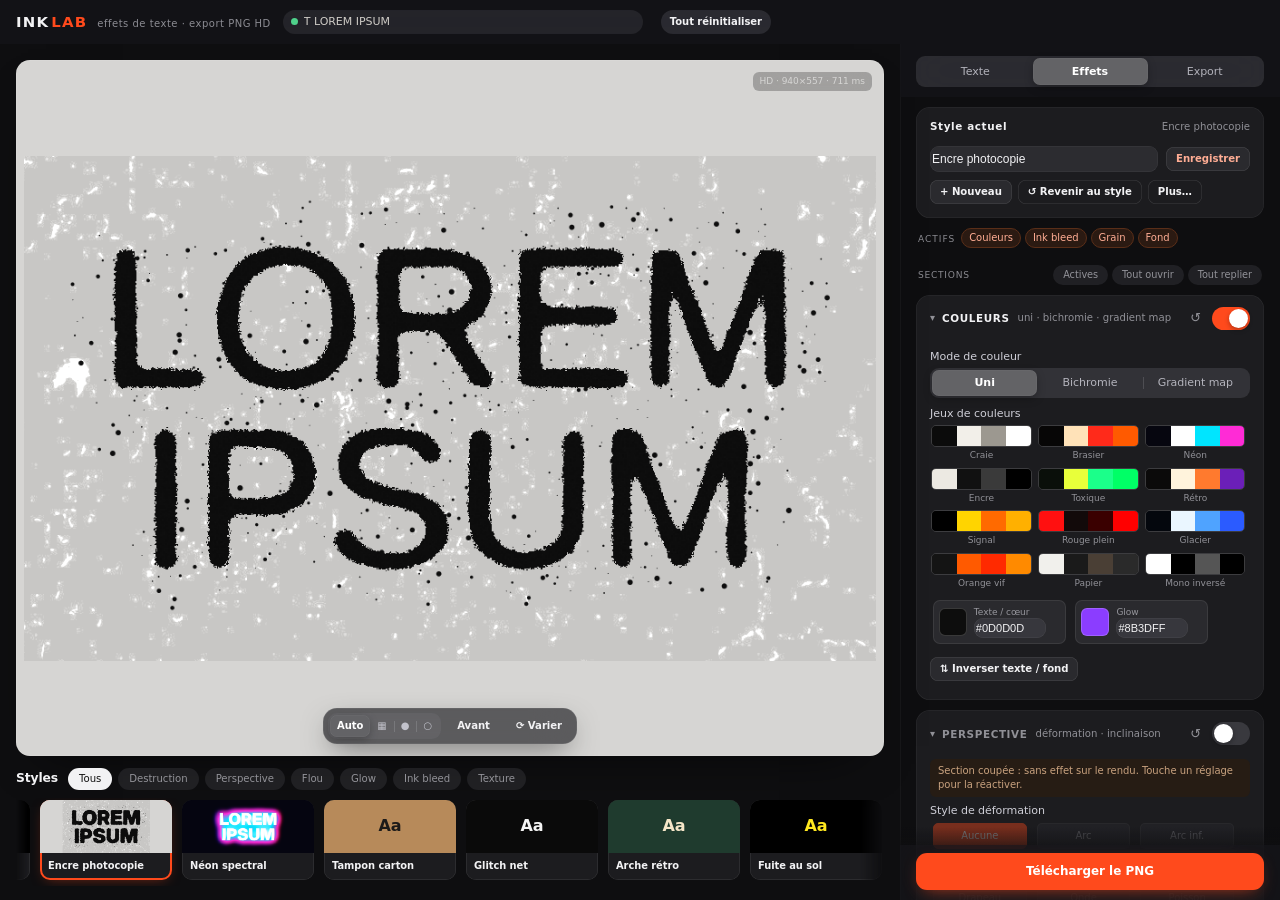
==== commit a2cb34af: "Réinitialiser remet aussi la typo, double-clic par repère, rail cliquable avec panneau ouvert, bouto" ====
--- a/app.html
+++ b/app.html
@@ -2356,7 +2356,7 @@
 }
 function renderTemplateGrid() {
   const list = S.templates.filter(t => S.filter === "Tous" || t.tag === S.filter);
-  $("tplCount").textContent = S.templates.length + " templates";
+  if ($("tplCount")) $("tplCount").textContent = S.templates.length + " templates";
   $("tplGrid").innerHTML = list.map(t => {
     const p = t.params;
     return `<div class="tpl${t.id === S.currentId ? " on" : ""}" id="tpl-${t.id}">
@@ -3535,7 +3535,11 @@
   const t0 = Date.now();
   const P = S.compare ? neutralParams() : eff(S.params);
   const box = $("pvBox");
-  const bw = Math.max(120, box.clientWidth || 320), bh = Math.max(80, box.clientHeight || 240);
+  // zone utile : la boîte moins ses marges intérieures (la mise en page B y loge outils et bande de styles)
+  const cs = getComputedStyle(box);
+  const padX = (parseFloat(cs.paddingLeft) || 0) + (parseFloat(cs.paddingRight) || 0);
+  const padY = (parseFloat(cs.paddingTop) || 0) + (parseFloat(cs.paddingBottom) || 0);
+  const bw = Math.max(120, (box.clientWidth || 320) - padX), bh = Math.max(80, (box.clientHeight || 240) - padY);
   const dpr = Math.min(2, window.devicePixelRatio || 1);
   const maxDim = hq ? Math.min(HQ_MAX * 1.25, Math.max(bw, bh) * dpr * 1.1) : Math.min(DRAFT_MAX, Math.max(bw, bh) * 0.9);
   const texText = S.compare ? null : (P.tex ? S.texCache.get(P.tex) || null : null);
@@ -3690,10 +3694,15 @@
     if (v < LO || v > HI) setParam(k, Math.max(LO, Math.min(HI, v)));
     scheduleRender(true);
   };
-  box.addEventListener("dblclick", () => {
-    const lp = S.lastPv; if (!lp || !lp.meta || !lp.meta.prog || !lp.meta.prog.active) return;
-    S.params.progStart = PR.DEFAULTS.progStart; syncControl("progStart");
-    setParam("progEnd", PR.DEFAULTS.progEnd); status("Repères du flou remis par défaut.");
+  // double-clic sur un repère : seul ce repère revient à sa position par défaut
+  box.addEventListener("dblclick", e => {
+    const lp = S.lastPv; const p = lp && lp.meta && lp.meta.prog; if (!p || !p.active) return;
+    const pt = pvToCanvas(e); if (!pt) return;
+    const fx = along(p, pt);
+    const k = Math.abs(fx - p.startPos) <= Math.abs(fx - p.endPos) ? "progStart" : "progEnd";
+    let v = PR.DEFAULTS[k];
+    if (k === "progStart") v = Math.min(v, S.params.progEnd - 1); else v = Math.max(v, S.params.progStart + 1);
+    setParam(k, v); status(k === "progStart" ? "Repère de début remis par défaut." : "Repère de flou maximal remis par défaut.");
   });
   box.style.touchAction = "none";
   box.addEventListener("pointerdown", down);
@@ -3722,6 +3731,21 @@
   }
   $("textSlot").innerHTML = textSectionHTML();
   buildSections(); wireStatic(); wireSections(); wireTextSection(); renderFilter(); renderTemplateGrid();
+  // « Tout réinitialiser » remet aussi la typo à zéro (police, graisse, taille, interlignage, approche, alignement, couleur) ;
+  // le second clic « Annuler » la restaure avec le reste. Les mots tapés sont conservés.
+  let textUndo = null;
+  $("btnZero").addEventListener("click", () => {
+    if (zeroUndo) { if (textUndo) { S.text = textUndo; textUndo = null; } }
+    else { textUndo = Object.assign({}, S.text); S.text = Object.assign({}, TEXT_DEFAULTS, { text: S.text.text }); }
+    syncTextUI(); saveState(); scheduleSource(); if (HOST.onTextChange) HOST.onTextChange();
+  }, true);
+  document.addEventListener("pointerup", e => {
+    if (e.pointerType !== "touch") return;
+    const r = e.target.closest && e.target.closest("input.rng"); if (!r) return;
+    const now = Date.now();
+    if (r.__lastTap && now - r.__lastTap < 320) { r.__lastTap = 0; r.dispatchEvent(new MouseEvent("dblclick", { bubbles: true })); }
+    else r.__lastTap = now;
+  });
   window.__inkBuilt = true; if (window.InkLayout) window.InkLayout();
   // numérotation : Texte 01, Templates 02, puis les sections
   document.querySelectorAll("#scroll .secNum").forEach((el, i) => { el.textContent = String(i + 1).padStart(2, "0"); });
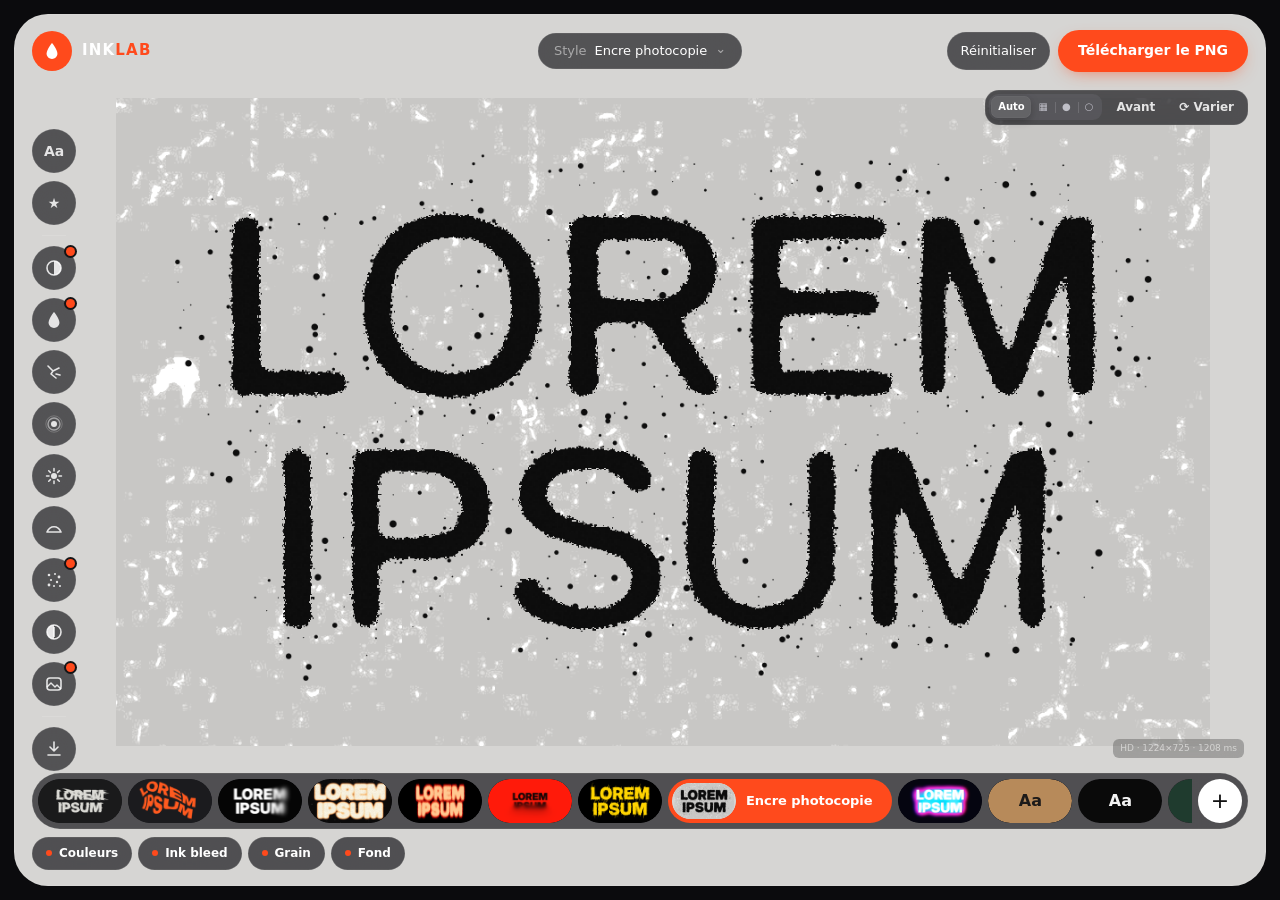
==== commit 7bbcd87b: "Version web en mise en page B, module Google Slides, plugin Photoshop 1.0.1, landing à 4 versions Co" ====
--- a/app.html
+++ b/app.html
@@ -729,9 +729,147 @@
 @media (prefers-reduced-transparency: reduce) { #fontPop, .fpSec { background-color: #1e1e22 !important; -webkit-backdrop-filter: none !important; backdrop-filter: none !important; } }
 @media (prefers-reduced-motion: reduce) { #fontPop { transform: none !important; } }
 
+/* =====================================================================
+   INK LAB — mise en page B (test) : couleurs d'origine, ergonomie « éditeur vidéo »
+   ===================================================================== */
+body.uxb { background-color: #0B0B0D; }
+body.web.uxb #app { display: block; height: 100vh; height: 100dvh; padding: 14px max(14px, env(safe-area-inset-right, 0px)) 14px max(14px, env(safe-area-inset-left, 0px)); }
+body.uxb #pvWrap.stageCard { position: relative; height: 100%; padding: 0; border: 0; box-shadow: none; display: block; }
+body.uxb #pvBox { position: absolute; inset: 0; height: auto !important; border-radius: 34px; box-shadow: 0 0 0 1px rgba(255,255,255,0.07) inset; padding: 76px 40px 132px 86px; transition: padding-left var(--spring-t) var(--spring); }
+body.uxb #pvBox.sheetOpen { padding-left: 470px; }
+body.uxb #pvBox #pvImg { position: relative; z-index: 0; }
+
+/* ---- Barre du haut (posée sur la scène) ---- */
+.bTop { position: absolute; left: 18px; right: 18px; top: 16px; z-index: 6; display: flex; align-items: center; gap: 12px; pointer-events: none; }
+.bTop > * { pointer-events: auto; }
+.bBrand { display: flex; align-items: center; gap: 10px; flex: 1; }
+.bMark { width: 40px; height: 40px; border-radius: 50%; display: flex; align-items: center; justify-content: center; background-color: var(--acc); color: #fff; }
+.bWord { font-weight: 800; font-size: 15px; letter-spacing: 0.08em; color: #fff; }
+.bWord b { color: var(--acc); }
+.bStylePill { display: flex; align-items: center; gap: 8px; padding: 9px 16px; border-radius: 999px; cursor: pointer; color: #fff; font-size: 13px; font-weight: 500;
+  background-color: rgba(28,28,32,0.7); -webkit-backdrop-filter: blur(20px) saturate(180%); backdrop-filter: blur(20px) saturate(180%); box-shadow: inset 0 0 0 0.5px rgba(255,255,255,0.14);
+  transition: transform 100ms ease-out; }
+.bStylePill:active { transform: scale(0.97); }
+.bStyleLbl { color: rgba(255,255,255,0.5); }
+.bChev { color: rgba(255,255,255,0.5); margin-top: -3px; }
+.bRight { display: flex; align-items: center; gap: 8px; flex: 1; justify-content: flex-end; }
+body.uxb .bGhost, body.uxb .bRight #btnZero { margin: 0; padding: 10px 14px; border-radius: 999px; font-size: 13px; font-weight: 500; color: #fff; border: 0;
+  background-color: rgba(28,28,32,0.7); -webkit-backdrop-filter: blur(20px); backdrop-filter: blur(20px); box-shadow: inset 0 0 0 0.5px rgba(255,255,255,0.14); }
+body.uxb .bExport { margin: 0; flex: none !important; padding: 11px 20px !important; border-radius: 999px !important; font-size: 14px !important; }
+
+/* ---- Rail d'outils ---- */
+.bRail { position: absolute; left: 18px; top: 50%; transform: translateY(-50%); z-index: 6; display: flex; flex-direction: column; gap: 8px; max-height: calc(100% - 200px); }
+.bRailSep { height: 1px; margin: 2px 10px; background-color: rgba(255,255,255,0.12); }
+.bTool { position: relative; width: 44px; height: 44px; flex-shrink: 0; border-radius: 50%; display: flex; align-items: center; justify-content: center; cursor: pointer;
+  color: rgba(255,255,255,0.85); font-weight: 700; font-size: 14px;
+  background-color: rgba(28,28,32,0.7); -webkit-backdrop-filter: blur(20px) saturate(180%); backdrop-filter: blur(20px) saturate(180%); box-shadow: inset 0 0 0 0.5px rgba(255,255,255,0.14);
+  transition: transform 100ms ease-out, background-color 160ms ease, color 160ms ease; -webkit-tap-highlight-color: transparent; }
+.bTool:hover { background-color: rgba(60,60,66,0.8); }
+.bTool:active { transform: scale(0.92); }
+.bTool.on { background-color: #fff; color: #111; }
+.bTool .bOn { position: absolute; right: 1px; top: 1px; width: 9px; height: 9px; border-radius: 50%; background-color: var(--acc); box-shadow: 0 0 0 2px #141416; opacity: 0; transform: scale(0.4); transition: opacity 160ms ease, transform var(--spring-b-t) var(--spring-b); }
+.bTool.active .bOn { opacity: 1; transform: none; }
+.bTip { position: absolute; left: 54px; top: 50%; transform: translate(-4px, -50%); padding: 5px 10px; border-radius: 8px; white-space: nowrap; pointer-events: none;
+  font-size: 12px; font-weight: 600; color: #fff; background-color: rgba(28,28,32,0.9); opacity: 0; transition: opacity 120ms ease, transform 200ms var(--spring); }
+@media (hover: hover) { .bTool:hover .bTip { opacity: 1; transform: translate(0, -50%); } }
+.bTool.on .bTip { display: none; }
+
+/* ---- Panneau flottant d'un outil ---- */
+.bSheet { position: absolute; left: 76px; top: 72px; bottom: 150px; z-index: 7; width: 360px; display: flex; flex-direction: column; border-radius: 26px; overflow: hidden;
+  background-color: rgba(22,22,26,0.88); -webkit-backdrop-filter: blur(30px) saturate(180%); backdrop-filter: blur(30px) saturate(180%);
+  box-shadow: inset 0 0 0 0.5px rgba(255,255,255,0.14), 0 30px 60px -20px rgba(0,0,0,0.7);
+  opacity: 0; visibility: hidden; transform: scale(0.94) translateX(-8px);
+  transition: opacity 160ms ease, transform var(--spring-t) var(--spring), visibility 0s linear 160ms; }
+.bSheet.open { opacity: 1; visibility: visible; transform: none; transition: opacity 160ms ease, transform var(--spring-t) var(--spring), visibility 0s; }
+.bSheetHead { display: flex; align-items: center; justify-content: space-between; padding: 16px 16px 8px 20px; }
+#bSheetTitle { font-size: 17px; font-weight: 700; letter-spacing: -0.01em; color: #fff; }
+.bClose { width: 30px; height: 30px; border-radius: 50%; display: flex; align-items: center; justify-content: center; cursor: pointer; font-size: 12px; color: rgba(255,255,255,0.7); background-color: rgba(255,255,255,0.08); }
+.bClose:active { transform: scale(0.92); }
+.bSheetBody { flex: 1; overflow-y: auto; padding: 0 12px 14px; overscroll-behavior: contain; }
+.bSheetBody .sec { display: none; margin: 0 0 10px !important; background-color: rgba(255,255,255,0.04); }
+.bSheetBody .sec.bShow { display: block; }
+.bSheetBody .curStyle .secBody { padding-top: 14px; }
+.bSheetBody #tplFilter { display: flex; flex-wrap: wrap; gap: 6px; margin: 0 0 12px; }
+.bSheetBody #tplFilter .fBtn { margin: 0; }
+
+/* ---- Bas de scène : bande de styles + effets actifs ---- */
+.bDock { position: absolute; left: 18px; right: 18px; bottom: 16px; z-index: 6; display: flex; flex-direction: column; gap: 8px; pointer-events: none; }
+.bDock > * { pointer-events: auto; }
+.bStrip { display: flex; align-items: center; gap: 6px; padding: 6px; border-radius: 999px;
+  background-color: rgba(28,28,32,0.72); -webkit-backdrop-filter: blur(24px) saturate(180%); backdrop-filter: blur(24px) saturate(180%); box-shadow: inset 0 0 0 0.5px rgba(255,255,255,0.14); }
+body.uxb #tplGrid { display: flex; flex: 1; min-width: 0; gap: 6px; margin: 0; padding: 0; overflow-x: auto; scrollbar-width: none; -webkit-mask-image: none; mask-image: none; scroll-snap-type: x proximity; }
+body.uxb #tplGrid::-webkit-scrollbar { display: none; }
+body.uxb #tplGrid .tpl { flex: 0 0 auto; width: auto; height: 44px; margin: 0; padding: 0; display: flex; align-items: center; gap: 8px; border-radius: 999px; overflow: hidden;
+  background-color: #222226; box-shadow: none; scroll-snap-align: start; }
+body.uxb #tplGrid .tplThumb { width: 84px; height: 44px; flex-shrink: 0; border-radius: 999px; overflow: hidden; }
+body.uxb #tplGrid .tplImg, body.uxb #tplGrid .tplFallback { width: 84px; height: 44px; object-fit: cover; border-radius: 999px; }
+body.uxb #tplGrid .tplMeta { display: none; padding: 0 16px 0 2px; }
+body.uxb #tplGrid .tplName { font-size: 13px; font-weight: 600; white-space: nowrap; color: #fff; }
+body.uxb #tplGrid .tpl.on { background-color: var(--acc); padding: 4px; box-shadow: none; }
+body.uxb #tplGrid .tpl.on .tplThumb { width: 64px; height: 36px; }
+body.uxb #tplGrid .tpl.on .tplImg, body.uxb #tplGrid .tpl.on .tplFallback { width: 64px; height: 36px; }
+body.uxb #tplGrid .tpl.on .tplMeta { display: block; }
+.bPlus { width: 44px; height: 44px; flex-shrink: 0; border-radius: 50%; display: flex; align-items: center; justify-content: center; cursor: pointer; font-size: 22px; font-weight: 400; color: #111; background-color: #fff; transition: transform 100ms ease-out; }
+.bPlus:active { transform: scale(0.92); }
+body.uxb .bChips { display: flex; align-items: center; gap: 6px; margin: 0; padding: 0; }
+body.uxb .bChips .chipsLbl { display: none; }
+body.uxb #fxChips { display: flex; flex-wrap: wrap; gap: 6px; }
+body.uxb #fxChips .chip { margin: 0; padding: 8px 14px; border-radius: 999px; border: 0; font-size: 12px; font-weight: 600; color: #fff; background-color: rgba(28,28,32,0.72);
+  -webkit-backdrop-filter: blur(20px); backdrop-filter: blur(20px); box-shadow: inset 0 0 0 0.5px rgba(255,255,255,0.14); }
+body.uxb #fxChips .chip::before { content: ""; display: inline-block; width: 6px; height: 6px; margin-right: 7px; border-radius: 50%; background-color: var(--acc); vertical-align: 1px; }
+body.uxb #fxChips .chipNone { color: rgba(255,255,255,0.5); font-size: 12px; }
+body.uxb .pvBar.bHud { position: absolute; left: auto; right: 18px; top: 76px; bottom: auto; transform: none; z-index: 6; margin: 0; display: flex; align-items: center; gap: 4px; padding: 4px; border-radius: 14px;
+  background-color: rgba(28,28,32,0.72); -webkit-backdrop-filter: blur(20px) saturate(180%); backdrop-filter: blur(20px) saturate(180%); box-shadow: inset 0 0 0 0.5px rgba(255,255,255,0.14); }
+body.uxb .pvBar.bHud .seg { margin: 0; }
+body.uxb .pvBar.bHud .btn { margin: 0; padding: 5px 10px; background: transparent; box-shadow: none; color: rgba(255,255,255,0.85); font-size: 12px; }
+body.uxb #pvSizeSeg { display: none !important; }
+body.uxb #pvBox > #status { top: 76px; }
+body.uxb #pvMs { top: auto; bottom: 128px; right: 22px; }
+body.uxb #pvHint { top: 72px; left: 76px; }
+body.uxb #pvBadge { top: 72px; left: 76px; }
+body.uxb #fontPop { z-index: 60; }
+
+/* ---- Petits écrans : rail en ligne, panneau en feuille du bas ---- */
+@media (max-width: 860px) {
+  body.web.uxb #app { padding: 8px; }
+  body.uxb #pvBox { border-radius: 26px; padding: 64px 12px 186px; }
+  body.uxb #pvBox.sheetOpen { padding-left: 12px; }
+  .bWord, .bStylePill { display: none; }
+  body.uxb .bRight #btnZero { display: flex; align-items: center; justify-content: center; padding: 0; width: 44px; height: 44px; font-size: 0; }
+  body.uxb .bRight #btnZero::before { content: "↺"; font-size: 20px; line-height: 1; }
+  body.uxb .bRight #btnZero.undo::before { content: "↶"; }
+  body.uxb .bRight { gap: 8px; }
+  .bRail { left: 10px; right: 10px; top: auto; bottom: 120px; transform: none; flex-direction: row; overflow-x: auto; max-height: none; scrollbar-width: none; padding: 2px; }
+  .bRail::-webkit-scrollbar { display: none; }
+  .bRailSep { width: 1px; height: auto; margin: 10px 2px; }
+  .bTip { display: none; }
+  .bSheet { left: 8px; right: 8px; top: auto; bottom: 8px; width: auto; height: 52%; transform: translateY(24px); border-radius: 26px; }
+  body.uxb #pvBox.sheetOpen .bDock { opacity: 0; pointer-events: none; }
+  .bRail { transition: bottom var(--spring-b-t, 380ms) var(--spring-b, ease); }
+  body.uxb #pvBox.sheetOpen #pvMs, body.uxb #pvBox.sheetOpen #pvHint { display: none; }
+  .bDock { transition: opacity 180ms ease; }
+  .bSheet.open { transform: none; }
+  body.uxb .pvBar.bHud { display: none; }
+  body.uxb #pvMs { display: none; }
+  body.uxb .bChips { display: none; }
+  .bDock { bottom: 12px; left: 10px; right: 10px; }
+}
+@media (prefers-reduced-motion: reduce) { .bSheet { transform: none !important; } }
+@media (prefers-reduced-transparency: reduce) {
+  .bStylePill, body.uxb .bGhost, body.uxb .bRight #btnZero, .bTool, .bSheet, .bStrip, body.uxb #fxChips .chip { background-color: #1C1C20 !important; -webkit-backdrop-filter: none !important; backdrop-filter: none !important; }
+}
+
+/* icônes : boîte flex centrée (pas de ligne de base de texte) */
+.bTool .bIco { display: flex; align-items: center; justify-content: center; width: 100%; height: 100%; line-height: 1; }
+.bTool .bIco svg { display: block; flex-shrink: 0; }
+
+/* fenêtres basses (ex. aperçu intégré dans la landing) : le rail se resserre pour ne pas toucher la bande des styles */
+@media (min-width: 861px) and (max-height: 880px) { .bRail { gap: 5px; } .bRail .bTool { width: 38px; height: 38px; } .bRailSep { margin: 1px 8px; } }
+@media (min-width: 861px) and (max-height: 720px) { .bRail { gap: 3px; } .bRail .bTool { width: 32px; height: 32px; } .bTool .bIco svg { width: 16px; height: 16px; } }
+
 </style>
 </head>
-<body class="web">
+<body class="web uxb">
 <div id="app">
 
   <!-- En-tête -->
@@ -3761,25 +3899,44 @@
 
 </script>
 <script>
-/* INK LAB — mise en page « app » : scène (aperçu + styles) et inspecteur à onglets.
-   Réorganise les éléments construits par le panneau commun sans toucher à leur logique
-   (tous les identifiants restent les mêmes). */
+/* INK LAB — mise en page « B » (test) : scène plein écran, outils ronds flottants,
+   panneau flottant par outil, styles en bande de pilules. Couleurs d'origine. */
 (function () {
-  const TABS = [["text", "Texte"], ["fx", "Effets"], ["out", HOST.outputTitle || "Export"]];
+  const TOOLS = [
+    { k: "text",    label: "Texte",        ico: "Aa", secs: ["text"] },
+    { k: "styles",  label: "Style actuel", ico: "★",  secs: ["cur"] },
+    { k: "colors",  label: "Couleurs",     ico: svgDot(), secs: ["colors"], tg: "onColors" },
+    { k: "ink",     label: "Encre",        ico: svgDrop(), secs: ["ink"], tg: "onInk" },
+    { k: "destroy", label: "Destruction",  ico: svgCrack(), secs: ["destroy"], tg: "onDestroy" },
+    { k: "blur",    label: "Flou",         ico: svgBlur(), secs: ["blur"], tg: "onBlur" },
+    { k: "glow",    label: "Glow",         ico: svgGlow(), secs: ["glow"], tg: "onGlow" },
+    { k: "geom",    label: "Perspective",  ico: svgGeom(), secs: ["geom"], tg: "onGeom" },
+    { k: "texture", label: "Texture",      ico: svgTex(), secs: ["texture", "grain"], tg: ["onTex", "onGrain"] },
+    { k: "adjust",  label: "Lumière",      ico: svgSun(), secs: ["adjust"], tg: "onAdjust" },
+    { k: "bg",      label: "Fond",         ico: svgBg(), secs: ["bg"], tg: "addBg" },
+    { k: "out",     label: HOST.outputTitle || "Export", ico: svgOut(), secs: ["output"] }
+  ];
+  function svgDot() { return '<svg width="18" height="18" viewBox="0 0 18 18" fill="none"><circle cx="9" cy="9" r="7" stroke="currentColor" stroke-width="1.6"/><path d="M9 2A7 7 0 0 1 9 16Z" fill="currentColor"/></svg>'; }
+  function svgDrop() { return '<svg width="14" height="18" viewBox="0 0 44 56" fill="none"><path d="M22 3C22 3 5 24 5 36C5 46 13 53 22 53C31 53 39 46 39 36C39 24 22 3 22 3Z" fill="currentColor"/></svg>'; }
+  function svgCrack() { return '<svg width="18" height="18" viewBox="0 0 18 18" fill="none"><path d="M3 3L8 8L6 11L11 15M8 8L14 5M11 11L15 12" stroke="currentColor" stroke-width="1.6" stroke-linecap="round" stroke-linejoin="round"/></svg>'; }
+  function svgBlur() { return '<svg width="18" height="18" viewBox="0 0 18 18" fill="none"><circle cx="9" cy="9" r="3" fill="currentColor"/><circle cx="9" cy="9" r="6" stroke="currentColor" stroke-width="1.4" opacity=".55"/><circle cx="9" cy="9" r="8.2" stroke="currentColor" stroke-width="1" opacity=".25"/></svg>'; }
+  function svgGlow() { return '<svg width="18" height="18" viewBox="0 0 18 18" fill="none"><path d="M9 1.5V4M9 14V16.5M1.5 9H4M14 9H16.5M3.7 3.7L5.4 5.4M12.6 12.6L14.3 14.3M3.7 14.3L5.4 12.6M12.6 5.4L14.3 3.7" stroke="currentColor" stroke-width="1.5" stroke-linecap="round"/><circle cx="9" cy="9" r="3" fill="currentColor"/></svg>'; }
+  function svgGeom() { return '<svg width="18" height="18" viewBox="0 0 18 18" fill="none"><path d="M2 13C5 6 13 6 16 13M2 13H16" stroke="currentColor" stroke-width="1.6" stroke-linecap="round"/></svg>'; }
+  function svgTex() { return '<svg width="18" height="18" viewBox="0 0 18 18" fill="none"><circle cx="4" cy="4" r="1.3" fill="currentColor"/><circle cx="10" cy="3" r="1" fill="currentColor"/><circle cx="14" cy="6" r="1.4" fill="currentColor"/><circle cx="6" cy="9" r="1.1" fill="currentColor"/><circle cx="12" cy="11" r="1.2" fill="currentColor"/><circle cx="4" cy="14" r="1.4" fill="currentColor"/><circle cx="9" cy="15" r="1" fill="currentColor"/><circle cx="15" cy="15" r="1" fill="currentColor"/></svg>'; }
+  function svgSun() { return '<svg width="18" height="18" viewBox="0 0 18 18" fill="none"><circle cx="9" cy="9" r="7" stroke="currentColor" stroke-width="1.6"/><path d="M9 4V14" stroke="currentColor" stroke-width="1.6"/><path d="M9 2A7 7 0 0 0 9 16Z" fill="currentColor"/></svg>'; }
+  function svgBg() { return '<svg width="18" height="18" viewBox="0 0 18 18" fill="none"><rect x="2" y="3" width="14" height="12" rx="3" stroke="currentColor" stroke-width="1.6"/><path d="M2 12L6 8L10 12L12 10L16 14" stroke="currentColor" stroke-width="1.4" stroke-linejoin="round"/></svg>'; }
+  function svgOut() { return '<svg width="18" height="18" viewBox="0 0 18 18" fill="none"><path d="M9 2V11M5 7L9 11L13 7M3 15H15" stroke="currentColor" stroke-width="1.6" stroke-linecap="round" stroke-linejoin="round"/></svg>'; }
   function el(tag, cls, html) { const e = document.createElement(tag); if (cls) e.className = cls; if (html != null) e.innerHTML = html; return e; }
 
   function build() {
     if (document.body.classList.contains("laid")) return;
-    const pvWrap = $("pvWrap"), pvBox = $("pvBox"), scroll = $("scroll");
-    const secTpl = $("sec-templates"), sections = $("sections");
-
-    /* ---- Scène : capsule flottante sur l'aperçu ---- */
-    const bar = pvWrap.querySelector(".pvBar");
-    bar.classList.add("hud"); pvBox.appendChild(bar);
-    if (document.body.classList.contains("ppt") || window.innerWidth <= 520) bar.querySelectorAll(".btn").forEach(b => { if (/Varier/.test(b.textContent)) { b.title = "Varier"; b.textContent = "⟳"; } });
-    // statut : petit message flottant (HUD) en haut de la scène
+    document.body.classList.add("uxb");
+    const app = $("app"), pvWrap = $("pvWrap"), pvBox = $("pvBox"), scroll = $("scroll"), bottom = $("bottom");
+    const secTpl = $("sec-templates");
+
+    /* ---- Carte scène : tout se passe dans l'aperçu ---- */
+    pvWrap.classList.add("stageCard");
     const st = $("status"); pvBox.appendChild(st);
-    // status() réécrit className : l'affichage passe par data-show (non observé, donc pas de boucle)
     let tTimer = null;
     new MutationObserver(() => {
       if (!st.textContent.trim()) return;
@@ -3787,108 +3944,139 @@
       if (st.classList.contains("busy")) return;
       tTimer = setTimeout(() => { delete st.dataset.show; }, st.classList.contains("err") ? 6000 : 2600);
     }).observe(st, { childList: true, characterData: true, subtree: true, attributes: true, attributeFilter: ["class"] });
-    st.addEventListener("click", () => { delete st.dataset.show; });
-
-    /* ---- Styles : bande horizontale sous l'aperçu ---- */
-    const strip = el("div", "styles");
-    const head = el("div", "stylesHead", `<span class="stylesTitle">Styles</span>`);
-    head.appendChild($("tplFilter"));
-    strip.appendChild(head);
-    strip.appendChild($("tplGrid"));
-    const chips = pvWrap.querySelector(".chipsRow");
-    pvWrap.appendChild(strip);   // (déplacée dans le défilement pour le volet PowerPoint, plus bas)
-    // flèches de défilement (pointeur précis) : défilement doux d'une page
-    const grid = $("tplGrid");
-    ["prev", "next"].forEach(d => {
-      const b = el("div", "stripNav " + d, d === "prev" ? "‹" : "›");
-      b.title = d === "prev" ? "Styles précédents" : "Styles suivants";
-      b.addEventListener("click", () => grid.scrollBy({ left: (d === "prev" ? -1 : 1) * grid.clientWidth * 0.8, behavior: "smooth" }));
-      strip.appendChild(b);
+
+    // barre du haut, posée sur la scène
+    const top = el("div", "bTop");
+    const brand = el("div", "bBrand", `<span class="bMark">${svgDrop()}</span><span class="bWord">INK<b>LAB</b></span>`);
+    const pill = el("div", "bStylePill", `<span class="bStyleLbl">Style</span><span id="bStyleName"></span><span class="bChev">⌄</span>`);
+    const right = el("div", "bRight");
+    const zero = $("btnZero"); zero.classList.add("bGhost"); zero.textContent = "Réinitialiser"; zero.title = "Tout réinitialiser (typo comprise)"; zero.setAttribute("aria-label", "Tout réinitialiser");
+    const apply = $("btnApply"); apply.classList.add("bExport");
+    right.appendChild(zero); right.appendChild(apply);
+    top.appendChild(brand); top.appendChild(pill); top.appendChild(right);
+    pvWrap.insertBefore(top, pvWrap.firstChild);
+    $("top").style.display = "none";
+    bottom.style.display = "none";
+
+    // rail d'outils ronds
+    const rail = el("div", "bRail");
+    TOOLS.forEach((t, i) => {
+      if (i === 2) rail.appendChild(el("div", "bRailSep"));
+      if (t.k === "out") rail.appendChild(el("div", "bRailSep"));
+      const b = el("div", "bTool", `<span class="bIco">${t.ico}</span><span class="bTip">${t.label}</span><i class="bOn"></i>`);
+      b.id = "tool-" + t.k; b.tabIndex = 0; b.setAttribute("role", "button"); b.setAttribute("aria-label", t.label);
+      b.addEventListener("pointerdown", e => { if (e.button === 0) toggleTool(t.k); });
+      b.addEventListener("keydown", e => { if (e.key === "Enter" || e.key === " ") { e.preventDefault(); toggleTool(t.k); } });
+      rail.appendChild(b);
     });
-
-    /* ---- Inspecteur à onglets ---- */
-    const tabs = el("div", "tabs");
-    const seg = el("div", "seg tabSeg", TABS.map(([k, l]) => `<div class="segBtn" id="tab-${k}" role="tab">${l}</div>`).join(""));
-    tabs.appendChild(seg);
-    scroll.insertBefore(tabs, scroll.firstChild);
-    if (document.body.classList.contains("ppt")) { strip.classList.add("inScroll"); scroll.insertBefore(strip, tabs); }
-    const pText = el("div", "panel"), pFx = el("div", "panel"), pOut = el("div", "panel");
-    pText.id = "panel-text"; pFx.id = "panel-fx"; pOut.id = "panel-out";
-    const endSpace = scroll.querySelector(".endSpace");
-    [pText, pFx, pOut].forEach(p => scroll.insertBefore(p, endSpace));   // dans le document d'abord : les $() suivants les trouvent
-    pText.appendChild($("textSlot"));
-
-    // style courant : nom, enregistrer, nouveau…
-    const cur = el("div", "sec curStyle"); pFx.appendChild(cur);
-    cur.innerHTML = `<div class="secHead static"><span class="secTitle">Style actuel</span><span class="secSub" id="curSub"></span></div><div class="secBody"></div>`;
+    pvBox.appendChild(rail);
+
+    // panneau flottant
+    const sheet = el("div", "bSheet"); sheet.id = "bSheet";
+    sheet.innerHTML = `<div class="bSheetHead"><span id="bSheetTitle"></span><div class="bClose" id="bClose" title="Fermer (Échap)">✕</div></div><div class="bSheetBody" id="bSheetBody"></div>`;
+    pvBox.appendChild(sheet);
+    const body = $("bSheetBody");
+    body.appendChild($("textSlot"));
+    // carte « Style actuel » : nom, enregistrer, nouveau, et le reste
+    const cur = el("div", "sec curStyle"); cur.id = "sec-cur";
+    cur.innerHTML = `<div class="secBody"></div>`;
     const tplEdit = secTpl.querySelector(".tplEdit");
+    cur.querySelector(".secBody").appendChild($("tplFilter"));
     cur.querySelector(".secBody").appendChild(tplEdit);
     const revert = $("btnResetAll"); revert.classList.add("mini"); revert.textContent = "↺ Revenir au style";
-    // l'essentiel d'abord (nom + Enregistrer + Nouveau), le reste un niveau plus bas
-    const rows = tplEdit.querySelectorAll(".btnRow");
-    const top = tplEdit.querySelector(".rowTop"); if (top) top.hidden = true;
-    const line = el("div", "nameLine"); tplEdit.insertBefore(line, $("tplName"));
-    line.appendChild($("tplName")); line.appendChild($("tplSave"));
-    $("tplName").placeholder = "Nom du style";
-    $("tplSave").textContent = "Enregistrer";
-    const main = rows[0], more = rows[1];
-    const bNew = $("tplNew"), bDup = $("tplDup"), bDel = $("tplDel");
-    main.innerHTML = ""; main.appendChild(bNew); main.appendChild(revert);
-    const moreBtn = el("div", "btn mini ghost moreBtn", "Plus…"); moreBtn.tabIndex = 0; main.appendChild(moreBtn);
-    [bDel, bDup].forEach(b => more.insertBefore(b, more.firstChild));
-    more.classList.add("moreRow"); more.hidden = true;
-    moreBtn.addEventListener("click", () => { more.hidden = !more.hidden; moreBtn.textContent = more.hidden ? "Plus…" : "Moins"; });
-    if (chips) { chips.classList.add("inPanel"); pFx.appendChild(chips); }
-    pFx.appendChild(scroll.querySelector(".foldBar"));
-    pFx.appendChild(sections);
-    const out = $("sec-output");
-    if (out) { out.classList.add("static"); out.classList.remove("closed"); S.collapsed.output = false; pOut.appendChild(out); }
-    secTpl.remove();
-
-    function show(k, user) {
-      S.ui.tab = k;
-      TABS.forEach(([t]) => {
-        $("tab-" + t).className = "segBtn" + (t === k ? " on" : "");
-        $("panel-" + t).hidden = t !== k;
+    tplEdit.querySelector(".btnRow:last-child").appendChild(revert);
+    body.appendChild(cur);
+    body.appendChild($("sections"));
+    const out = $("sec-output"); if (out) { out.classList.remove("closed"); S.collapsed.output = false; }
+    $("bClose").addEventListener("click", () => toggleTool(null));
+
+    // bas de scène : bande de styles + réglages rapides (effets actifs)
+    const dock = el("div", "bDock");
+    const strip = el("div", "bStrip");
+    strip.appendChild($("tplGrid"));
+    const plus = el("div", "bPlus", "+"); plus.title = "Nouveau style avec les réglages actuels";
+    plus.addEventListener("click", () => $("tplNew").click());
+    strip.appendChild(plus);
+    const chips = pvWrap.querySelector(".chipsRow");
+    dock.appendChild(strip);
+    if (chips) { chips.classList.add("bChips"); dock.appendChild(chips); }
+    pvBox.appendChild(dock);
+    const hud = pvWrap.querySelector(".pvBar"); if (hud) { hud.classList.add("bHud"); pvBox.appendChild(hud); }
+    secTpl.remove(); scroll.style.display = "none";
+
+    /* ---- Ouverture des outils ---- */
+    let curTool = null;
+    function toggleTool(k) {
+      curTool = (k && curTool !== k) ? k : null;
+      S.ui.tool = curTool; saveState();
+      document.querySelectorAll(".bTool").forEach(b => b.classList.toggle("on", b.id === "tool-" + curTool));
+      sheet.classList.toggle("open", !!curTool);
+      pvBox.classList.toggle("sheetOpen", !!curTool);
+      fitNarrow();
+      clearTimeout(toggleTool._t); toggleTool._t = setTimeout(() => scheduleRender(true), 380);   // l'aperçu se recentre dans la place libre
+      if (!curTool) return;
+      const t = TOOLS.find(x => x.k === curTool);
+      $("bSheetTitle").textContent = t.label;
+      body.querySelectorAll(".sec").forEach(s => {
+        const id = s.id.replace(/^sec-/, "");
+        const show = t.secs.indexOf(id) >= 0;
+        s.classList.toggle("bShow", show);
+        if (show && s.classList.contains("closed")) { if (PR.SCHEMA.some(x => x.id === id)) toggleSection(id); else { s.classList.remove("closed"); S.collapsed[id] = false; } }
       });
+      $("sections").style.display = t.secs.some(id => PR.SCHEMA.some(x => x.id === id)) ? "" : "none";
+      // le panneau naît du bouton (origine verticale)
+      const b = $("tool-" + curTool), r = b.getBoundingClientRect(), pr = pvBox.getBoundingClientRect();
+      sheet.style.transformOrigin = "0 " + Math.max(0, r.top + r.height / 2 - pr.top - sheet.offsetTop) + "px";
+      body.scrollTop = 0;
       if (window.InkFluid) requestAnimationFrame(() => { InkFluid.refresh(); InkFluid.fillAll(); });
-      if (user) { scroll.scrollTop = 0; saveState(); }
     }
-    TABS.forEach(([k]) => $("tab-" + k).addEventListener("pointerdown", e => { if (e.button === 0) show(k, true); }));
-    TABS.forEach(([k]) => $("tab-" + k).addEventListener("keydown", e => { if (e.key === "Enter" || e.key === " ") show(k, true); }));
-    TABS.forEach(([k]) => $("tab-" + k).tabIndex = 0);
-    show(S.ui.tab && TABS.some(t => t[0] === S.ui.tab) ? S.ui.tab : "fx");
-
-    // « Tout ouvrir / Tout replier / Actives » : sections d'effets uniquement
-    window.setAllCollapsed = function (mode) {
-      PR.SCHEMA.forEach(sec => {
-        if (sec.id === "output") return;
-        const want = mode === "all" ? true : mode === "none" ? false : !(sec.toggle ? S.params[sec.toggle] : false);
-        if (!!S.collapsed[sec.id] !== want) toggleSection(sec.id);
+    // écran étroit : le panneau monte du bas, l'aperçu se loge dans la place restante au-dessus
+    function fitNarrow() {
+      const narrow = window.innerWidth <= 860;
+      if (narrow && sheet.classList.contains("open")) {
+        const h = Math.round(pvBox.clientHeight * 0.52);
+        sheet.style.height = h + "px";
+        rail.style.bottom = (h + 18) + "px";                 // le rail reste au-dessus du panneau : on change d'outil sans fermer
+        pvBox.style.paddingBottom = (h + 18 + 48 + 14) + "px";
+      } else { sheet.style.height = ""; rail.style.bottom = ""; pvBox.style.paddingBottom = ""; }
+    }
+    window.addEventListener("resize", () => { fitNarrow(); });
+    window.openSection = function (id) {
+      const t = TOOLS.find(x => x.secs.indexOf(id) >= 0); if (t) { curTool = null; toggleTool(t.k); }
+    };
+    pill.addEventListener("click", () => toggleTool("styles"));
+    document.addEventListener("keydown", e => { if (e.key === "Escape" && curTool) toggleTool(null); });
+
+    /* ---- Pastilles d'état sur les outils + nom du style ---- */
+    function refresh() {
+      TOOLS.forEach(t => {
+        if (!t.tg) return;
+        const on = [].concat(t.tg).some(k => S.params[k]);
+        const b = $("tool-" + t.k); if (b) b.classList.toggle("active", on);
       });
-    };
-    // cliquer une puce d'effet ouvre l'onglet Effets sur la bonne section
-    const origOpen = window.openSection;
-    window.openSection = function (id) { if (S.ui.tab !== "fx") show("fx", true); return origOpen.apply(this, arguments); };
-
-    // sous-titre du style courant
-    const sub = () => { const t = currentTpl(); $("curSub").textContent = t ? t.name + (isDirty() ? " · modifié" : "") : "réglages perso"; };
+      const tp = currentTpl();
+      $("bStyleName").textContent = tp ? tp.name + (isDirty() ? " · modifié" : "") : "Réglages perso";
+    }
+    const origChips = window.renderChips;
+    window.renderChips = function () { const r = origChips.apply(this, arguments); refresh(); return r; };
     const origDirty = window.updateDirty;
-    window.updateDirty = function () { const r = origDirty.apply(this, arguments); sub(); return r; };
-    sub();
-
-    // le style choisi reste visible dans la bande
-    const origGrid = window.renderTemplateGrid;
-    // défile seulement la bande (scrollIntoView ferait aussi défiler une page parente, ex. la landing)
+    window.updateDirty = function () { const r = origDirty.apply(this, arguments); refresh(); return r; };
+    refresh();
+
+    // le style choisi reste visible dans la bande (sans faire défiler la page)
+    const grid = $("tplGrid");
     const reveal = () => {
       const on = grid.querySelector(".tpl.on"); if (!on) return;
       const l = on.offsetLeft - grid.offsetLeft, r = l + on.offsetWidth;
-      if (l < grid.scrollLeft || r > grid.scrollLeft + grid.clientWidth) grid.scrollTo({ left: Math.max(0, l - 12), behavior: "smooth" });
+      if (l < grid.scrollLeft || r > grid.scrollLeft + grid.clientWidth) grid.scrollTo({ left: Math.max(0, l - 40), behavior: "smooth" });
     };
+    const origGrid = window.renderTemplateGrid;
     window.renderTemplateGrid = function () { const r = origGrid.apply(this, arguments); requestAnimationFrame(reveal); return r; };
     setTimeout(reveal, 300);
 
+    window.setAllCollapsed = function () { /* sans objet dans cette mise en page */ };
     document.body.classList.add("laid");
+    if (S.ui.tool) { const k = S.ui.tool; curTool = null; setTimeout(() => toggleTool(k), 60); }
   }
   window.InkLayout = build;
   if (window.__inkBuilt) build();
